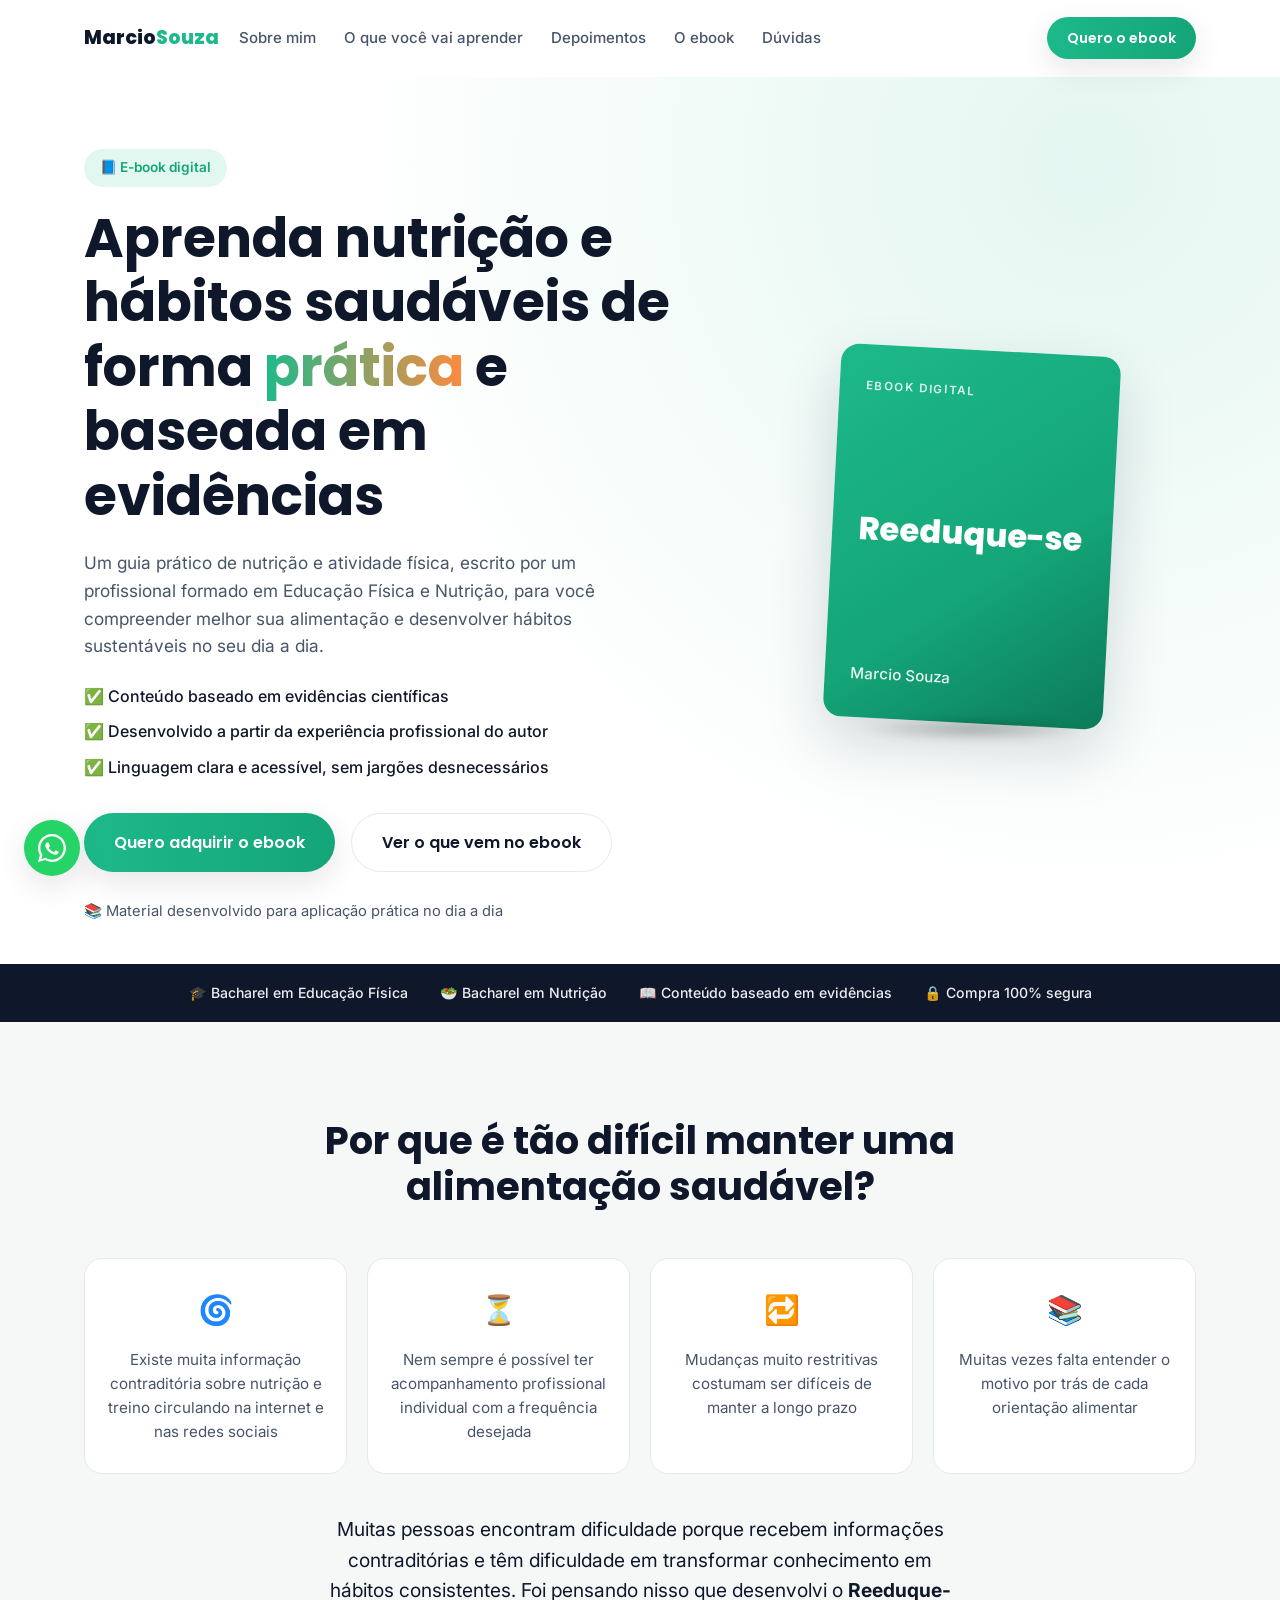
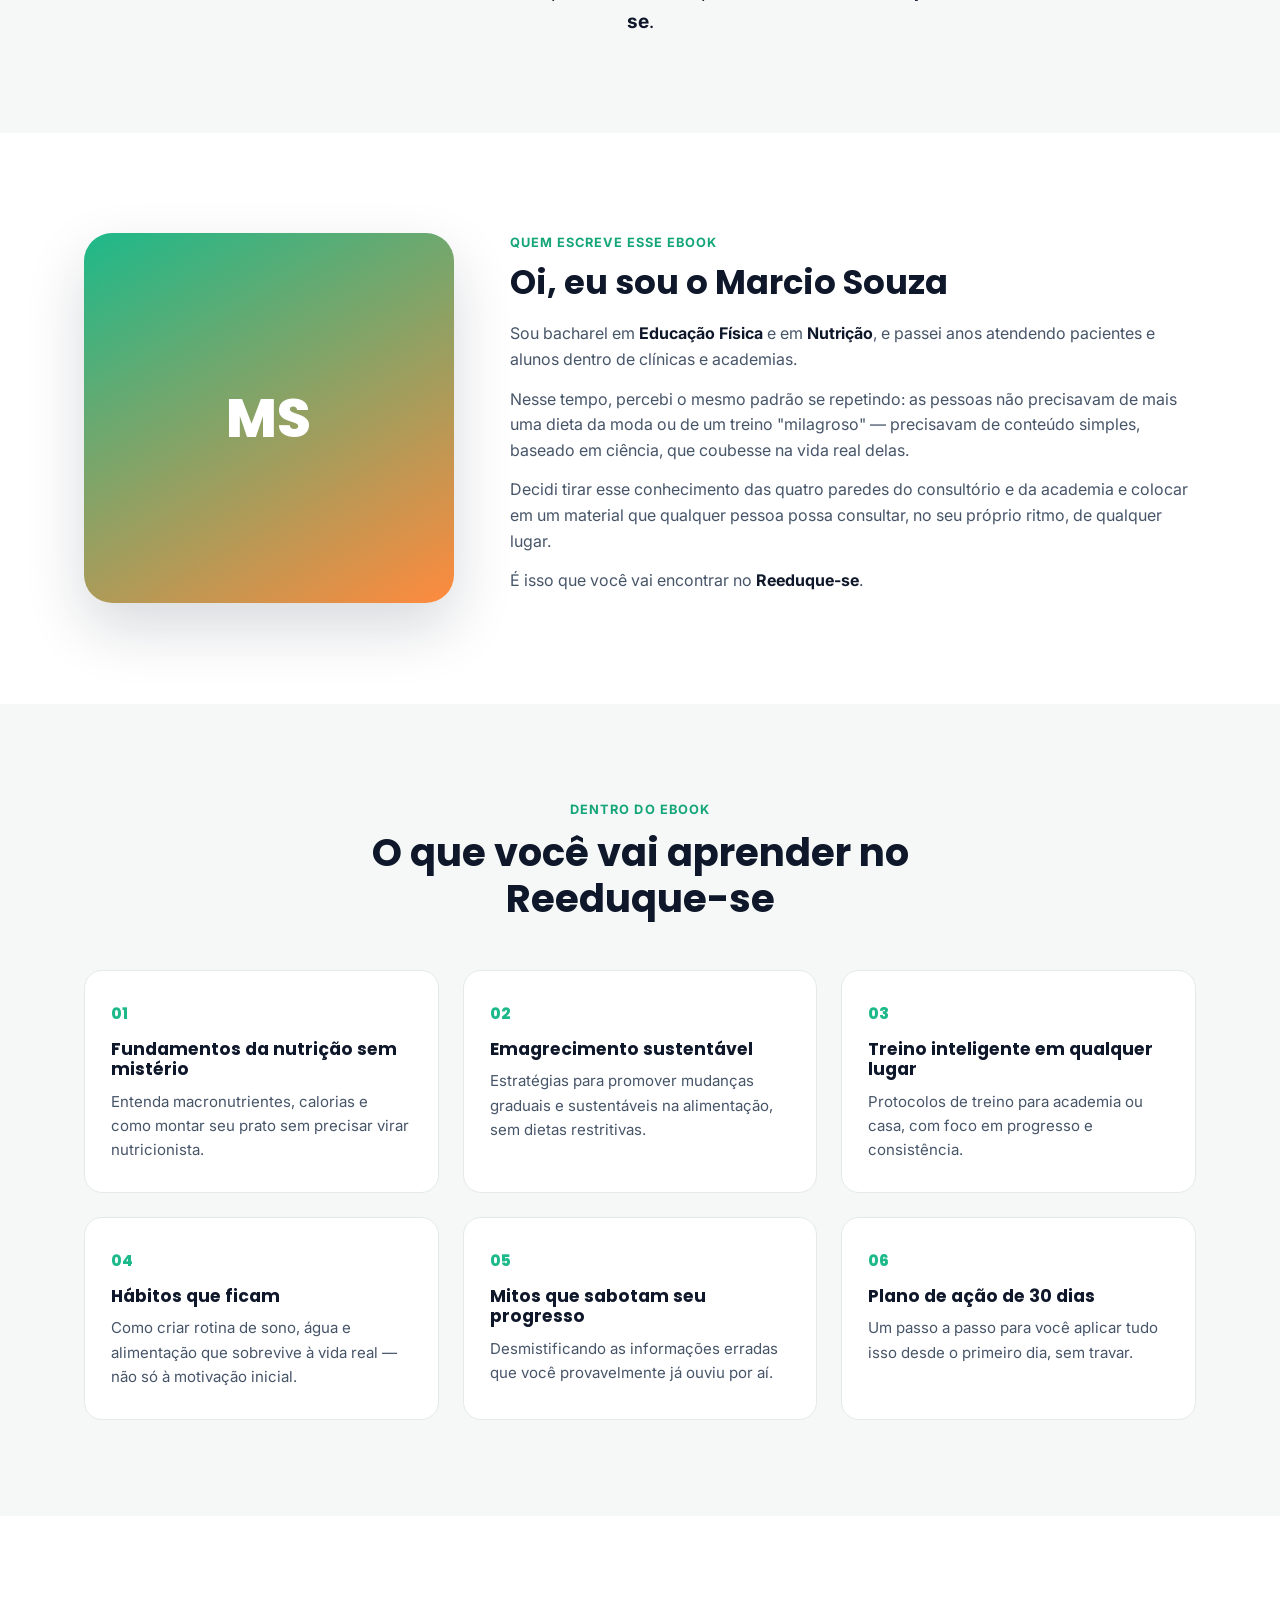
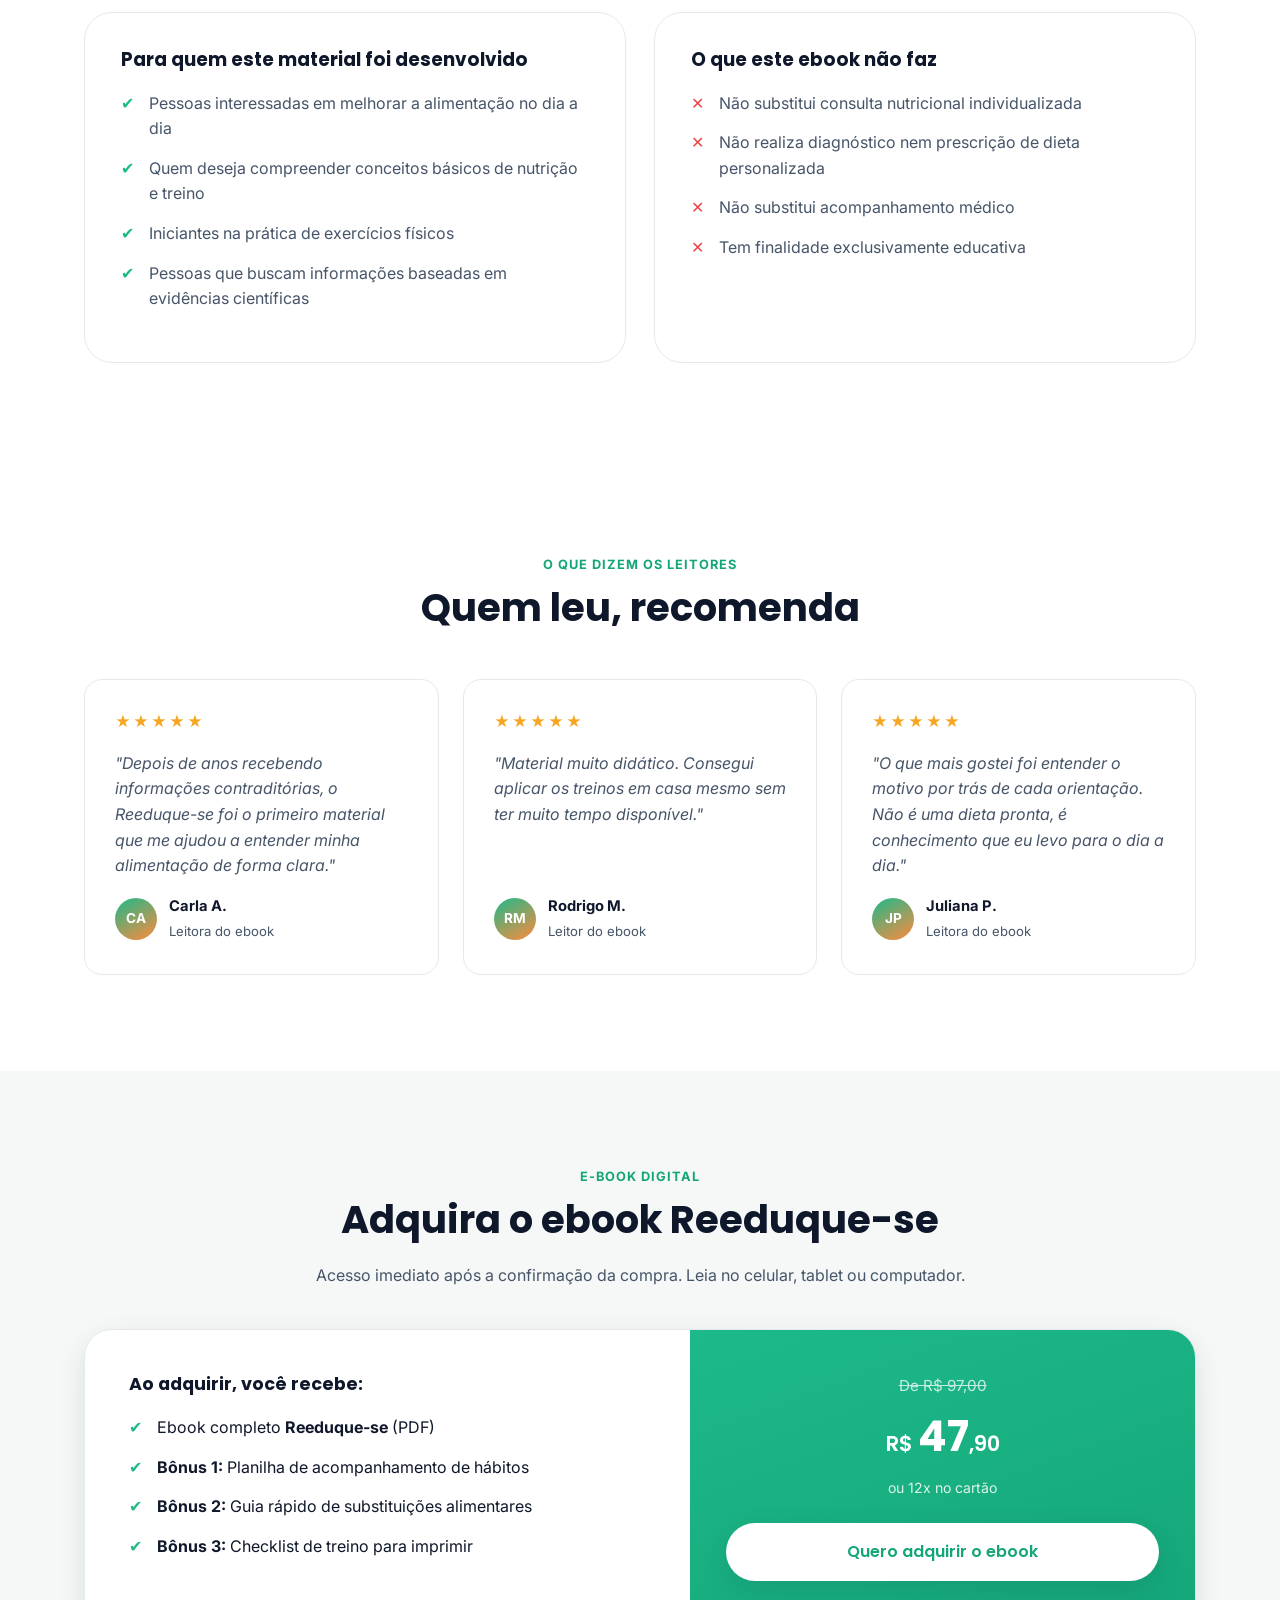
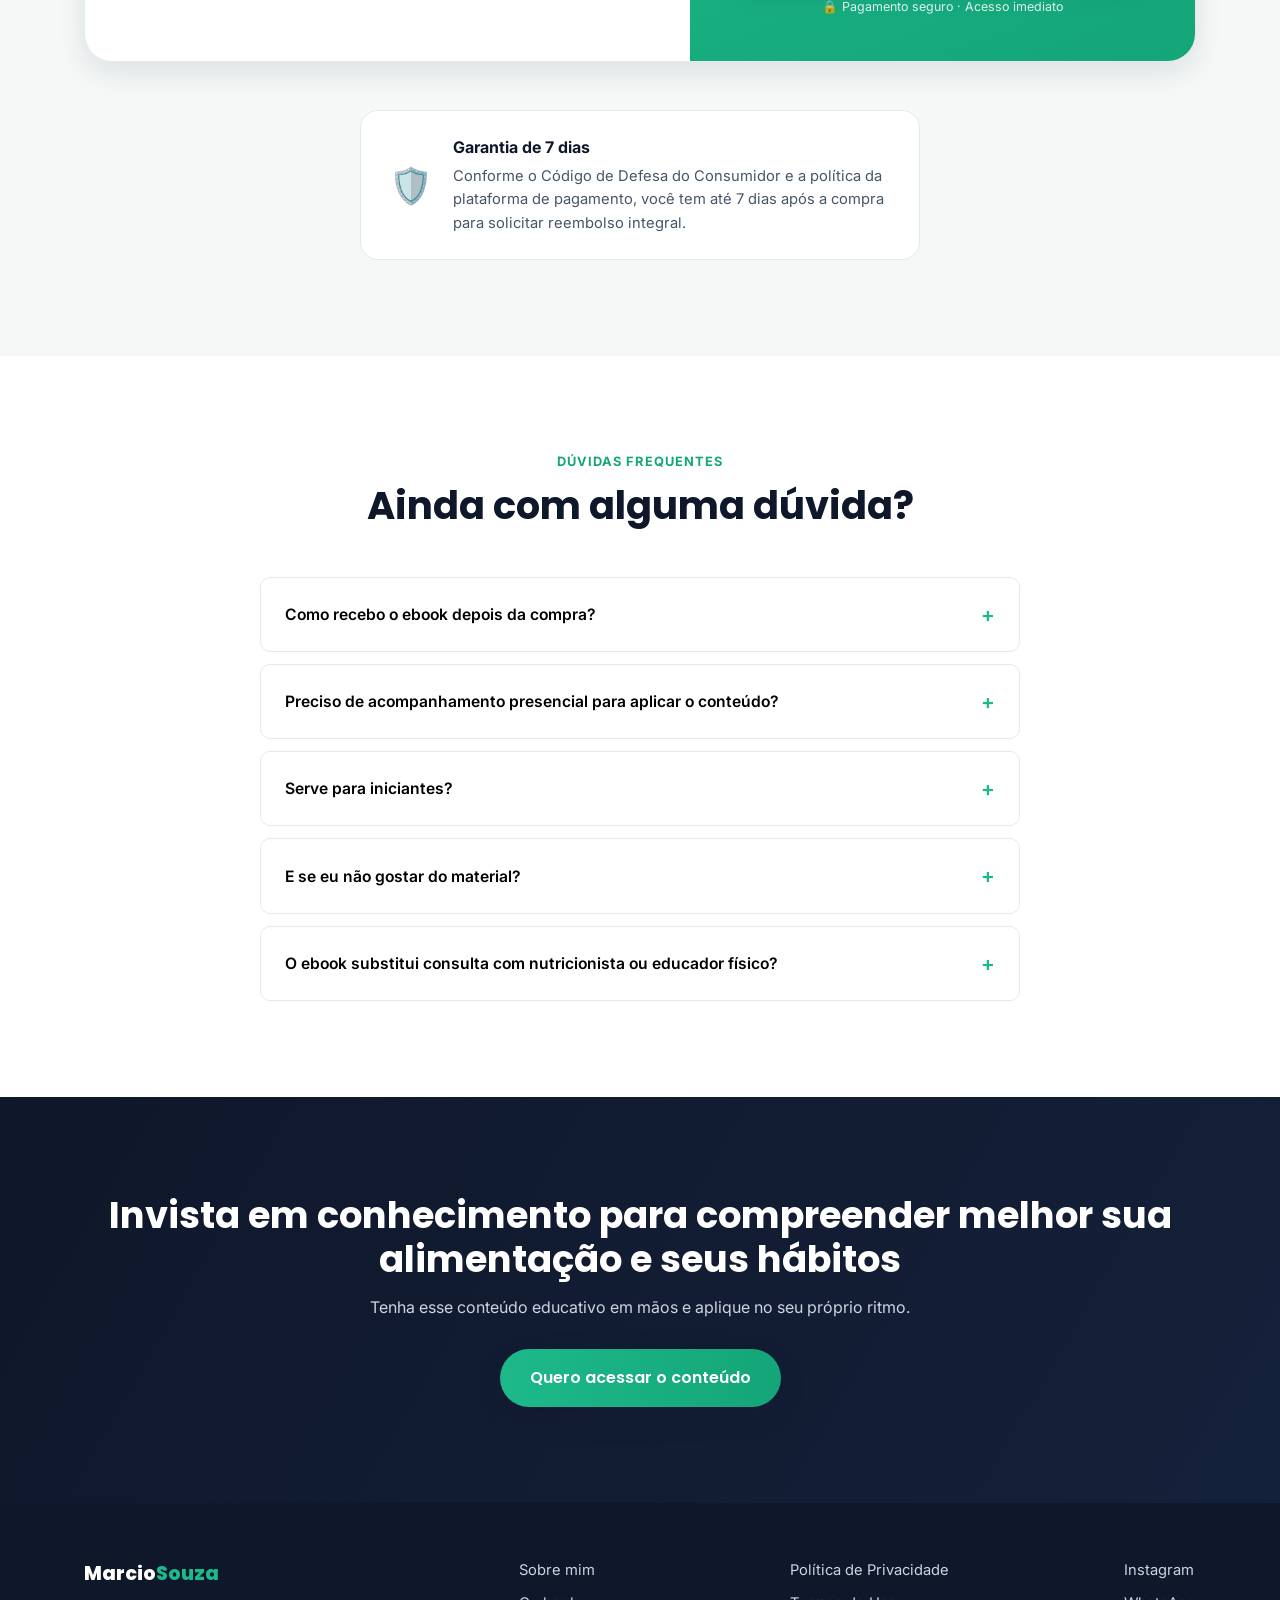
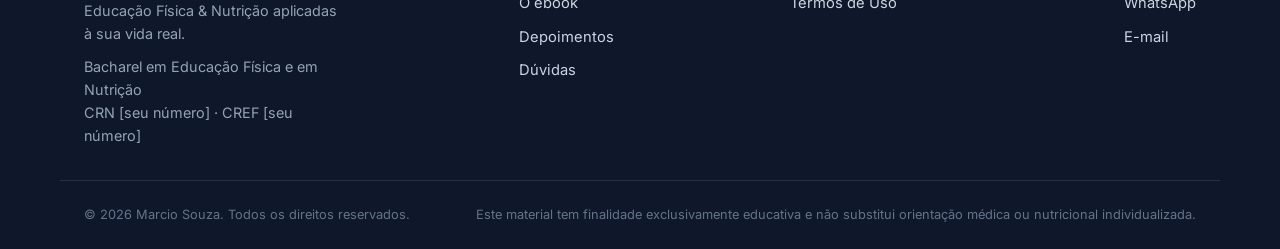
==== index.html @ e2990e23 "Cria landing page de venda do ebook Reeduque-se Landing page completa em HTML/CSS/JS para venda do e" ====
<!DOCTYPE html>
<html lang="pt-BR">
<head>
<meta charset="UTF-8">
<meta name="viewport" content="width=device-width, initial-scale=1.0">
<title>Reeduque-se | Ebook de Nutrição e Educação Física por Marcio Souza</title>
<meta name="description" content="Ebook educativo sobre nutrição, hábitos saudáveis e atividade física, escrito por Marcio Souza — Bacharel em Educação Física e Nutrição. Conteúdo baseado em evidências científicas.">
<link rel="preconnect" href="https://fonts.googleapis.com">
<link rel="preconnect" href="https://fonts.gstatic.com" crossorigin>
<link href="https://fonts.googleapis.com/css2?family=Poppins:wght@500;600;700;800&family=Inter:wght@400;500;600;700&display=swap" rel="stylesheet">
<link rel="stylesheet" href="style.css">
</head>
<body>

<!-- HEADER -->
<header class="header" id="header">
  <div class="container header__inner">
    <a href="#topo" class="logo">Marcio<span>Souza</span></a>

    <nav class="nav" id="nav">
      <a href="#sobre" class="nav__link">Sobre mim</a>
      <a href="#conteudo" class="nav__link">O que você vai aprender</a>
      <a href="#depoimentos" class="nav__link">Depoimentos</a>
      <a href="#oferta" class="nav__link">O ebook</a>
      <a href="#faq" class="nav__link">Dúvidas</a>
    </nav>

    <a href="#oferta" class="btn btn--primary btn--small header__cta">Quero o ebook</a>

    <button class="hamburger" id="hamburger" aria-label="Abrir menu" aria-expanded="false">
      <span></span><span></span><span></span>
    </button>
  </div>
</header>

<main id="topo">

  <!-- HERO -->
  <section class="hero">
    <div class="container hero__inner">
      <div class="hero__content reveal">
        <span class="badge">📘 E-book digital</span>
        <h1>Aprenda nutrição e hábitos saudáveis de forma <span class="text-gradient">prática</span> e baseada em evidências</h1>
        <p class="hero__subtitle">
          Um guia prático de nutrição e atividade física, escrito por um profissional formado em
          Educação Física e Nutrição, para você compreender melhor sua alimentação e desenvolver
          hábitos sustentáveis no seu dia a dia.
        </p>

        <ul class="hero__points">
          <li>✅ Conteúdo baseado em evidências científicas</li>
          <li>✅ Desenvolvido a partir da experiência profissional do autor</li>
          <li>✅ Linguagem clara e acessível, sem jargões desnecessários</li>
        </ul>

        <div class="hero__actions">
          <a href="#oferta" class="btn btn--primary btn--large">Quero adquirir o ebook</a>
          <a href="#conteudo" class="btn btn--ghost btn--large">Ver o que vem no ebook</a>
        </div>

        <div class="hero__trust">
          <span>📚 Material desenvolvido para aplicação prática no dia a dia</span>
        </div>
      </div>

      <div class="hero__media reveal">
        <div class="ebook-mock">
          <div class="ebook-mock__cover">
            <span class="ebook-mock__kicker">EBOOK DIGITAL</span>
            <span class="ebook-mock__title">Reeduque-se</span>
            <span class="ebook-mock__author">Marcio Souza</span>
          </div>
          <div class="ebook-mock__shadow"></div>
        </div>
      </div>
    </div>
  </section>

  <!-- FAIXA DE AUTORIDADE -->
  <section class="strip">
    <div class="container strip__inner">
      <span>🎓 Bacharel em Educação Física</span>
      <span>🥗 Bacharel em Nutrição</span>
      <span>📖 Conteúdo baseado em evidências</span>
      <span>🔒 Compra 100% segura</span>
    </div>
  </section>

  <!-- CONTEXTO / DIFICULDADES COMUNS -->
  <section class="section problem">
    <div class="container">
      <h2 class="section__title reveal">Por que é tão difícil manter uma alimentação saudável?</h2>
      <div class="problem__grid">
        <div class="problem__card reveal">
          <span class="problem__icon">🌀</span>
          <p>Existe muita informação contraditória sobre nutrição e treino circulando na internet e nas redes sociais</p>
        </div>
        <div class="problem__card reveal">
          <span class="problem__icon">⏳</span>
          <p>Nem sempre é possível ter acompanhamento profissional individual com a frequência desejada</p>
        </div>
        <div class="problem__card reveal">
          <span class="problem__icon">🔁</span>
          <p>Mudanças muito restritivas costumam ser difíceis de manter a longo prazo</p>
        </div>
        <div class="problem__card reveal">
          <span class="problem__icon">📚</span>
          <p>Muitas vezes falta entender o motivo por trás de cada orientação alimentar</p>
        </div>
      </div>
      <p class="problem__bridge reveal">
        Muitas pessoas encontram dificuldade porque recebem informações contraditórias e têm
        dificuldade em transformar conhecimento em hábitos consistentes. Foi pensando nisso que
        desenvolvi o <strong>Reeduque-se</strong>.
      </p>
    </div>
  </section>

  <!-- SOBRE O AUTOR -->
  <section class="section about" id="sobre">
    <div class="container about__inner">
      <div class="about__media reveal">
        <div class="about__photo" aria-hidden="true">MS</div>
      </div>
      <div class="about__content reveal">
        <span class="eyebrow">Quem escreve esse ebook</span>
        <h2>Oi, eu sou o Marcio Souza</h2>
        <p>
          Sou bacharel em <strong>Educação Física</strong> e em <strong>Nutrição</strong>,
          e passei anos atendendo pacientes e alunos dentro de clínicas e academias.
        </p>
        <p>
          Nesse tempo, percebi o mesmo padrão se repetindo: as pessoas não precisavam de
          mais uma dieta da moda ou de um treino "milagroso" — precisavam de conteúdo
          simples, baseado em ciência, que coubesse na vida real delas.
        </p>
        <p>
          Decidi tirar esse conhecimento das quatro paredes do consultório e da academia
          e colocar em um material que qualquer pessoa possa consultar, no seu próprio
          ritmo, de qualquer lugar.
        </p>
        <p>É isso que você vai encontrar no <strong>Reeduque-se</strong>.</p>
      </div>
    </div>
  </section>

  <!-- O QUE TEM NO EBOOK -->
  <section class="section content-list" id="conteudo">
    <div class="container">
      <span class="eyebrow center reveal">Dentro do ebook</span>
      <h2 class="section__title reveal">O que você vai aprender no Reeduque-se</h2>

      <div class="modules">
        <div class="module reveal">
          <span class="module__number">01</span>
          <h3>Fundamentos da nutrição sem mistério</h3>
          <p>Entenda macronutrientes, calorias e como montar seu prato sem precisar virar nutricionista.</p>
        </div>
        <div class="module reveal">
          <span class="module__number">02</span>
          <h3>Emagrecimento sustentável</h3>
          <p>Estratégias para promover mudanças graduais e sustentáveis na alimentação, sem dietas restritivas.</p>
        </div>
        <div class="module reveal">
          <span class="module__number">03</span>
          <h3>Treino inteligente em qualquer lugar</h3>
          <p>Protocolos de treino para academia ou casa, com foco em progresso e consistência.</p>
        </div>
        <div class="module reveal">
          <span class="module__number">04</span>
          <h3>Hábitos que ficam</h3>
          <p>Como criar rotina de sono, água e alimentação que sobrevive à vida real — não só à motivação inicial.</p>
        </div>
        <div class="module reveal">
          <span class="module__number">05</span>
          <h3>Mitos que sabotam seu progresso</h3>
          <p>Desmistificando as informações erradas que você provavelmente já ouviu por aí.</p>
        </div>
        <div class="module reveal">
          <span class="module__number">06</span>
          <h3>Plano de ação de 30 dias</h3>
          <p>Um passo a passo para você aplicar tudo isso desde o primeiro dia, sem travar.</p>
        </div>
      </div>
    </div>
  </section>

  <!-- PARA QUEM É / LIMITAÇÕES DO MATERIAL -->
  <section class="section audience">
    <div class="container audience__inner">
      <div class="audience__col reveal">
        <h3>Para quem este material foi desenvolvido</h3>
        <ul class="check-list">
          <li>Pessoas interessadas em melhorar a alimentação no dia a dia</li>
          <li>Quem deseja compreender conceitos básicos de nutrição e treino</li>
          <li>Iniciantes na prática de exercícios físicos</li>
          <li>Pessoas que buscam informações baseadas em evidências científicas</li>
        </ul>
      </div>
      <div class="audience__col reveal">
        <h3>O que este ebook não faz</h3>
        <ul class="cross-list">
          <li>Não substitui consulta nutricional individualizada</li>
          <li>Não realiza diagnóstico nem prescrição de dieta personalizada</li>
          <li>Não substitui acompanhamento médico</li>
          <li>Tem finalidade exclusivamente educativa</li>
        </ul>
      </div>
    </div>
  </section>

  <!-- DEPOIMENTOS -->
  <!--
    Os depoimentos abaixo são exemplos ilustrativos de layout.
    Antes de publicar, substitua por depoimentos reais, com autorização
    expressa de quem os concedeu, evitando promessas de resultado.
  -->
  <section class="section testimonials" id="depoimentos">
    <div class="container">
      <span class="eyebrow center reveal">O que dizem os leitores</span>
      <h2 class="section__title reveal">Quem leu, recomenda</h2>

      <div class="testimonials__grid">
        <div class="testimonial reveal">
          <div class="stars">★★★★★</div>
          <p>"Depois de anos recebendo informações contraditórias, o Reeduque-se foi o primeiro material que me ajudou a entender minha alimentação de forma clara."</p>
          <div class="testimonial__author">
            <div class="testimonial__avatar">CA</div>
            <div>
              <strong>Carla A.</strong>
              <span>Leitora do ebook</span>
            </div>
          </div>
        </div>
        <div class="testimonial reveal">
          <div class="stars">★★★★★</div>
          <p>"Material muito didático. Consegui aplicar os treinos em casa mesmo sem ter muito tempo disponível."</p>
          <div class="testimonial__author">
            <div class="testimonial__avatar">RM</div>
            <div>
              <strong>Rodrigo M.</strong>
              <span>Leitor do ebook</span>
            </div>
          </div>
        </div>
        <div class="testimonial reveal">
          <div class="stars">★★★★★</div>
          <p>"O que mais gostei foi entender o motivo por trás de cada orientação. Não é uma dieta pronta, é conhecimento que eu levo para o dia a dia."</p>
          <div class="testimonial__author">
            <div class="testimonial__avatar">JP</div>
            <div>
              <strong>Juliana P.</strong>
              <span>Leitora do ebook</span>
            </div>
          </div>
        </div>
      </div>
    </div>
  </section>

  <!-- OFERTA -->
  <section class="section offer" id="oferta">
    <div class="container offer__inner">
      <span class="eyebrow center reveal">E-book digital</span>
      <h2 class="section__title reveal">Adquira o ebook Reeduque-se</h2>
      <p class="offer__subtitle reveal">Acesso imediato após a confirmação da compra. Leia no celular, tablet ou computador.</p>

      <div class="offer__card reveal">
        <div class="offer__bonuses">
          <h3>Ao adquirir, você recebe:</h3>
          <ul class="check-list">
            <li>Ebook completo <strong>Reeduque-se</strong> (PDF)</li>
            <li><strong>Bônus 1:</strong> Planilha de acompanhamento de hábitos</li>
            <li><strong>Bônus 2:</strong> Guia rápido de substituições alimentares</li>
            <li><strong>Bônus 3:</strong> Checklist de treino para imprimir</li>
          </ul>
        </div>

        <div class="offer__price-box">
          <span class="offer__old-price">De R$ 97,00</span>
          <span class="offer__price">R$ <strong>47</strong>,90</span>
          <span class="offer__installments">ou 12x no cartão</span>

          <a href="#" class="btn btn--primary btn--large offer__cta">Quero adquirir o ebook</a>
          <span class="offer__secure">🔒 Pagamento seguro · Acesso imediato</span>
        </div>
      </div>

      <div class="guarantee reveal">
        <span class="guarantee__seal">🛡️</span>
        <div>
          <strong>Garantia de 7 dias</strong>
          <p>Conforme o Código de Defesa do Consumidor e a política da plataforma de pagamento, você tem até 7 dias após a compra para solicitar reembolso integral.</p>
        </div>
      </div>
    </div>
  </section>

  <!-- FAQ -->
  <section class="section faq" id="faq">
    <div class="container">
      <span class="eyebrow center reveal">Dúvidas frequentes</span>
      <h2 class="section__title reveal">Ainda com alguma dúvida?</h2>

      <div class="accordion" id="accordion">
        <div class="accordion__item reveal">
          <button class="accordion__trigger">
            Como recebo o ebook depois da compra?
            <span class="accordion__icon">+</span>
          </button>
          <div class="accordion__panel">
            <p>Logo após a confirmação do pagamento, você recebe o link de acesso por e-mail para baixar o material em PDF. É só abrir no celular, tablet ou computador.</p>
          </div>
        </div>
        <div class="accordion__item reveal">
          <button class="accordion__trigger">
            Preciso de acompanhamento presencial para aplicar o conteúdo?
            <span class="accordion__icon">+</span>
          </button>
          <div class="accordion__panel">
            <p>Não. O ebook foi escrito para ser consultado de forma independente, com linguagem simples e passo a passo prático.</p>
          </div>
        </div>
        <div class="accordion__item reveal">
          <button class="accordion__trigger">
            Serve para iniciantes?
            <span class="accordion__icon">+</span>
          </button>
          <div class="accordion__panel">
            <p>Sim! O conteúdo foi pensado justamente para quem está começando agora e se sente perdido com tanta informação contraditória.</p>
          </div>
        </div>
        <div class="accordion__item reveal">
          <button class="accordion__trigger">
            E se eu não gostar do material?
            <span class="accordion__icon">+</span>
          </button>
          <div class="accordion__panel">
            <p>Você tem 7 dias de garantia, conforme o Código de Defesa do Consumidor. Se não fizer sentido pra você, devolvemos 100% do valor pago.</p>
          </div>
        </div>
        <div class="accordion__item reveal">
          <button class="accordion__trigger">
            O ebook substitui consulta com nutricionista ou educador físico?
            <span class="accordion__icon">+</span>
          </button>
          <div class="accordion__panel">
            <p>Não. O material tem finalidade exclusivamente educativa e não substitui diagnóstico, prescrição individualizada ou acompanhamento profissional. Consulte um nutricionista ou educador físico sempre que necessário.</p>
          </div>
        </div>
      </div>
    </div>
  </section>

  <!-- CTA FINAL -->
  <section class="section final-cta">
    <div class="container final-cta__inner reveal">
      <h2>Invista em conhecimento para compreender melhor sua alimentação e seus hábitos</h2>
      <p>Tenha esse conteúdo educativo em mãos e aplique no seu próprio ritmo.</p>
      <a href="#oferta" class="btn btn--primary btn--large">Quero acessar o conteúdo</a>
    </div>
  </section>

</main>

<!-- FOOTER -->
<footer class="footer">
  <div class="container footer__inner">
    <div class="footer__brand">
      <a href="#topo" class="logo">Marcio<span>Souza</span></a>
      <p>Educação Física &amp; Nutrição aplicadas à sua vida real.</p>
      <!-- Substitua pelos seus números reais de registro profissional -->
      <p class="footer__credentials">Bacharel em Educação Física e em Nutrição<br>CRN [seu número] · CREF [seu número]</p>
    </div>

    <div class="footer__links">
      <a href="#sobre">Sobre mim</a>
      <a href="#conteudo">O ebook</a>
      <a href="#depoimentos">Depoimentos</a>
      <a href="#faq">Dúvidas</a>
    </div>

    <div class="footer__links">
      <a href="privacidade.html">Política de Privacidade</a>
      <a href="termos.html">Termos de Uso</a>
    </div>

    <div class="footer__social">
      <a href="#" aria-label="Instagram">Instagram</a>
      <a href="#" aria-label="WhatsApp">WhatsApp</a>
      <a href="#" aria-label="E-mail">E-mail</a>
    </div>
  </div>
  <div class="container footer__bottom">
    <p>© <span id="year"></span> Marcio Souza. Todos os direitos reservados.</p>
    <p class="footer__disclaimer">Este material tem finalidade exclusivamente educativa e não substitui orientação médica ou nutricional individualizada.</p>
  </div>
</footer>

<a href="#" class="whatsapp-float" aria-label="Falar no WhatsApp" target="_blank" rel="noopener">
  <svg viewBox="0 0 32 32" width="28" height="28" fill="currentColor" aria-hidden="true">
    <path d="M16 0C7.2 0 0 7.2 0 16c0 2.8.7 5.5 2.1 7.9L0 32l8.3-2.2C10.6 31 13.3 32 16 32c8.8 0 16-7.2 16-16S24.8 0 16 0zm0 29.3c-2.4 0-4.7-.6-6.7-1.8l-.5-.3-5 1.3 1.3-4.9-.3-.5C3.4 21 2.7 18.6 2.7 16 2.7 8.7 8.7 2.7 16 2.7S29.3 8.7 29.3 16 23.3 29.3 16 29.3zm7.3-9.2c-.4-.2-2.4-1.2-2.7-1.3-.4-.1-.6-.2-.9.2-.3.4-1 1.3-1.2 1.5-.2.2-.4.3-.8.1-.4-.2-1.6-.6-3.1-1.9-1.1-1-1.9-2.2-2.2-2.6-.2-.4 0-.6.2-.8.2-.2.4-.4.6-.7.2-.2.3-.4.4-.6.1-.3 0-.5 0-.7-.1-.2-.9-2.2-1.2-3-.3-.8-.7-.7-.9-.7h-.8c-.3 0-.7.1-1 .5-.3.4-1.3 1.3-1.3 3.1 0 1.8 1.3 3.6 1.5 3.9.2.3 2.6 4 6.3 5.6.9.4 1.6.6 2.1.8.9.3 1.7.2 2.3.1.7-.1 2.4-1 2.7-1.9.3-.9.3-1.7.2-1.9-.1-.2-.3-.3-.7-.5z"/>
  </svg>
</a>

<button class="back-to-top" id="backToTop" aria-label="Voltar ao topo">↑</button>

<script src="script.js"></script>
</body>
</html>
---- style.css ----
/* ==========================================================================
   RESET
   ========================================================================== */
*, *::before, *::after { box-sizing: border-box; margin: 0; padding: 0; }
html { scroll-behavior: smooth; }
img { max-width: 100%; display: block; }
a { text-decoration: none; color: inherit; }
ul { list-style: none; }
button { font: inherit; cursor: pointer; border: none; background: none; }

/* ==========================================================================
   DESIGN TOKENS
   ========================================================================== */
:root {
  --color-primary: #1db98a;
  --color-primary-dark: #14a578;
  --color-accent: #ff8a3d;
  --color-ink: #0f172a;
  --color-ink-soft: #475569;
  --color-bg: #ffffff;
  --color-bg-alt: #f5f8f7;
  --color-card: #ffffff;
  --color-border: #e5e9ec;

  --font-display: 'Poppins', system-ui, sans-serif;
  --font-body: 'Inter', system-ui, sans-serif;

  --radius-sm: 10px;
  --radius-md: 18px;
  --radius-lg: 28px;

  --shadow-sm: 0 2px 10px rgba(15, 23, 42, 0.06);
  --shadow-md: 0 10px 30px rgba(15, 23, 42, 0.10);
  --shadow-lg: 0 25px 60px rgba(15, 23, 42, 0.16);

  --container-w: 1160px;
}

@media (prefers-color-scheme: dark) {
  :root {
    --color-ink: #f1f5f9;
    --color-ink-soft: #b7c2cf;
    --color-bg: #0b1220;
    --color-bg-alt: #0f1a2b;
    --color-card: #121d30;
    --color-border: #1e2c42;
    --shadow-sm: 0 2px 10px rgba(0, 0, 0, 0.3);
    --shadow-md: 0 10px 30px rgba(0, 0, 0, 0.4);
    --shadow-lg: 0 25px 60px rgba(0, 0, 0, 0.5);
  }
}

body {
  font-family: var(--font-body);
  color: var(--color-ink);
  background: var(--color-bg);
  line-height: 1.6;
  -webkit-font-smoothing: antialiased;
}

h1, h2, h3 { font-family: var(--font-display); line-height: 1.2; font-weight: 700; }

.container {
  width: 100%;
  max-width: var(--container-w);
  margin-inline: auto;
  padding-inline: 24px;
}

.text-gradient {
  background: linear-gradient(90deg, var(--color-primary), var(--color-accent));
  -webkit-background-clip: text;
  background-clip: text;
  color: transparent;
}

.eyebrow {
  display: inline-block;
  font-weight: 700;
  font-size: 0.8rem;
  letter-spacing: 0.08em;
  text-transform: uppercase;
  color: var(--color-primary-dark);
  margin-bottom: 10px;
}
.eyebrow.center { display: block; text-align: center; }

.section { padding: 96px 0; }
.section__title {
  font-size: clamp(1.7rem, 3vw, 2.4rem);
  max-width: 700px;
  margin-bottom: 48px;
}
.section > .container > .section__title { text-align: center; margin-inline: auto; }

/* ==========================================================================
   BUTTONS
   ========================================================================== */
.btn {
  display: inline-flex;
  align-items: center;
  justify-content: center;
  gap: 8px;
  border-radius: 999px;
  font-weight: 600;
  font-family: var(--font-display);
  transition: transform 0.2s ease, box-shadow 0.2s ease, background 0.2s ease;
  white-space: nowrap;
}
.btn--primary {
  background: linear-gradient(90deg, var(--color-primary), var(--color-primary-dark));
  color: #fff;
  box-shadow: var(--shadow-md);
}
.btn--primary:hover { transform: translateY(-2px); box-shadow: var(--shadow-lg); }
.btn--ghost {
  background: transparent;
  color: var(--color-ink);
  border: 1.5px solid var(--color-border);
}
.btn--ghost:hover { border-color: var(--color-primary); color: var(--color-primary-dark); }
.btn--large { padding: 16px 30px; font-size: 1rem; }
.btn--small { padding: 10px 20px; font-size: 0.88rem; }

/* ==========================================================================
   HEADER
   ========================================================================== */
.header {
  position: sticky;
  top: 0;
  z-index: 100;
  background: color-mix(in srgb, var(--color-bg) 85%, transparent);
  backdrop-filter: blur(10px);
  border-bottom: 1px solid transparent;
  transition: border-color 0.3s ease, box-shadow 0.3s ease;
}
.header.is-scrolled { border-color: var(--color-border); box-shadow: var(--shadow-sm); }

.header__inner {
  display: flex;
  align-items: center;
  justify-content: space-between;
  height: 76px;
  gap: 20px;
}

.logo {
  font-family: var(--font-display);
  font-weight: 800;
  font-size: 1.2rem;
}
.logo span { color: var(--color-primary); }

.nav { display: flex; gap: 28px; }
.nav__link {
  font-weight: 500;
  font-size: 0.94rem;
  color: var(--color-ink-soft);
  position: relative;
  padding-block: 4px;
}
.nav__link::after {
  content: '';
  position: absolute;
  left: 0; bottom: 0;
  width: 0; height: 2px;
  background: var(--color-primary);
  transition: width 0.25s ease;
}
.nav__link:hover { color: var(--color-ink); }
.nav__link:hover::after { width: 100%; }

.header__cta { margin-left: auto; }

.hamburger {
  display: none;
  flex-direction: column;
  gap: 5px;
  padding: 8px;
}
.hamburger span {
  width: 22px; height: 2px;
  background: var(--color-ink);
  border-radius: 2px;
  transition: transform 0.25s ease, opacity 0.25s ease;
}
.hamburger[aria-expanded="true"] span:nth-child(1) { transform: translateY(7px) rotate(45deg); }
.hamburger[aria-expanded="true"] span:nth-child(2) { opacity: 0; }
.hamburger[aria-expanded="true"] span:nth-child(3) { transform: translateY(-7px) rotate(-45deg); }

/* ==========================================================================
   HERO
   ========================================================================== */
.hero {
  padding: 72px 0 40px;
  background:
    radial-gradient(circle at 85% 10%, color-mix(in srgb, var(--color-primary) 12%, transparent), transparent 55%),
    var(--color-bg);
}
.hero__inner {
  display: grid;
  grid-template-columns: 1.15fr 0.85fr;
  gap: 56px;
  align-items: center;
}

.badge {
  display: inline-flex;
  padding: 8px 16px;
  border-radius: 999px;
  background: color-mix(in srgb, var(--color-primary) 12%, transparent);
  color: var(--color-primary-dark);
  font-weight: 600;
  font-size: 0.85rem;
  margin-bottom: 20px;
}

.hero h1 {
  font-size: clamp(2.1rem, 4.2vw, 3.4rem);
  margin-bottom: 20px;
}

.hero__subtitle {
  font-size: 1.08rem;
  color: var(--color-ink-soft);
  max-width: 540px;
  margin-bottom: 24px;
}

.hero__points { display: flex; flex-direction: column; gap: 10px; margin-bottom: 32px; }
.hero__points li { font-weight: 500; }

.hero__actions { display: flex; gap: 16px; flex-wrap: wrap; margin-bottom: 28px; }

.hero__trust { display: flex; align-items: center; gap: 12px; font-size: 0.92rem; color: var(--color-ink-soft); }
.stars { color: #f5a623; letter-spacing: 2px; font-size: 0.95rem; }

.hero__media { display: flex; justify-content: center; }
.ebook-mock { position: relative; width: 280px; }
.ebook-mock__cover {
  aspect-ratio: 3/4;
  border-radius: var(--radius-md);
  background: linear-gradient(145deg, var(--color-primary), var(--color-primary-dark) 60%, #0c7a58);
  box-shadow: var(--shadow-lg);
  color: #fff;
  display: flex;
  flex-direction: column;
  justify-content: space-between;
  padding: 32px 26px;
  transform: rotate(3deg);
  transition: transform 0.4s ease;
}
.ebook-mock:hover .ebook-mock__cover { transform: rotate(0deg) scale(1.02); }
.ebook-mock__kicker { font-size: 0.72rem; letter-spacing: 0.14em; opacity: 0.85; font-weight: 600; }
.ebook-mock__title { font-family: var(--font-display); font-size: 2rem; font-weight: 800; line-height: 1.1; }
.ebook-mock__author { font-size: 0.95rem; font-weight: 500; opacity: 0.9; }
.ebook-mock__shadow {
  position: absolute;
  bottom: -18px; left: 10%;
  width: 80%; height: 24px;
  background: radial-gradient(ellipse, rgba(0,0,0,0.25), transparent 70%);
  filter: blur(4px);
}

/* ==========================================================================
   AUTHORITY STRIP
   ========================================================================== */
.strip { background: var(--color-ink); padding: 18px 0; }
.strip__inner {
  display: flex;
  flex-wrap: wrap;
  gap: 12px 32px;
  justify-content: center;
  color: #fff;
  font-size: 0.88rem;
  font-weight: 500;
  opacity: 0.92;
}

/* ==========================================================================
   PROBLEM
   ========================================================================== */
.problem { background: var(--color-bg-alt); }
.problem__grid {
  display: grid;
  grid-template-columns: repeat(4, 1fr);
  gap: 20px;
  margin-bottom: 40px;
}
.problem__card {
  background: var(--color-card);
  border: 1px solid var(--color-border);
  border-radius: var(--radius-md);
  padding: 28px 22px;
  text-align: center;
}
.problem__icon { font-size: 1.8rem; display: block; margin-bottom: 14px; }
.problem__card p { color: var(--color-ink-soft); font-size: 0.95rem; }
.problem__bridge {
  text-align: center;
  font-size: 1.2rem;
  max-width: 640px;
  margin-inline: auto;
}

/* ==========================================================================
   ABOUT
   ========================================================================== */
.about__inner {
  display: grid;
  grid-template-columns: 0.7fr 1.3fr;
  gap: 56px;
  align-items: center;
}
.about__photo {
  aspect-ratio: 1;
  border-radius: var(--radius-lg);
  background: linear-gradient(150deg, var(--color-primary), var(--color-accent));
  display: flex;
  align-items: center;
  justify-content: center;
  font-family: var(--font-display);
  font-size: 3.4rem;
  font-weight: 800;
  color: #fff;
  box-shadow: var(--shadow-lg);
}
.about__content h2 { font-size: clamp(1.6rem, 3vw, 2.1rem); margin-bottom: 18px; }
.about__content p { color: var(--color-ink-soft); margin-bottom: 14px; }
.about__content strong { color: var(--color-ink); }

/* ==========================================================================
   MODULES / CONTENT LIST
   ========================================================================== */
.content-list { background: var(--color-bg-alt); }
.modules {
  display: grid;
  grid-template-columns: repeat(3, 1fr);
  gap: 24px;
}
.module {
  background: var(--color-card);
  border: 1px solid var(--color-border);
  border-radius: var(--radius-md);
  padding: 30px 26px;
  transition: transform 0.25s ease, box-shadow 0.25s ease;
}
.module:hover { transform: translateY(-4px); box-shadow: var(--shadow-md); }
.module__number {
  display: inline-block;
  font-family: var(--font-display);
  font-weight: 800;
  font-size: 0.95rem;
  color: var(--color-primary);
  margin-bottom: 12px;
}
.module h3 { font-size: 1.08rem; margin-bottom: 10px; }
.module p { color: var(--color-ink-soft); font-size: 0.94rem; }

/* ==========================================================================
   AUDIENCE
   ========================================================================== */
.audience__inner {
  display: grid;
  grid-template-columns: 1fr 1fr;
  gap: 28px;
}
.audience__col {
  background: var(--color-card);
  border: 1px solid var(--color-border);
  border-radius: var(--radius-lg);
  padding: 36px;
}
.audience__col h3 { margin-bottom: 20px; font-size: 1.15rem; }
.check-list li, .cross-list li {
  padding-left: 28px;
  position: relative;
  margin-bottom: 14px;
  color: var(--color-ink-soft);
}
.check-list li::before {
  content: '✔';
  position: absolute; left: 0;
  color: var(--color-primary);
  font-weight: 700;
}
.cross-list li::before {
  content: '✕';
  position: absolute; left: 0;
  color: #e5484d;
  font-weight: 700;
}

/* ==========================================================================
   TESTIMONIALS
   ========================================================================== */
.testimonials__grid {
  display: grid;
  grid-template-columns: repeat(3, 1fr);
  gap: 24px;
}
.testimonial {
  background: var(--color-card);
  border: 1px solid var(--color-border);
  border-radius: var(--radius-md);
  padding: 30px;
  display: flex;
  flex-direction: column;
  gap: 16px;
}
.testimonial p { color: var(--color-ink-soft); font-style: italic; }
.testimonial__author { display: flex; align-items: center; gap: 12px; margin-top: auto; }
.testimonial__avatar {
  width: 42px; height: 42px;
  border-radius: 50%;
  background: linear-gradient(150deg, var(--color-primary), var(--color-accent));
  color: #fff;
  display: flex; align-items: center; justify-content: center;
  font-weight: 700; font-size: 0.85rem;
  flex-shrink: 0;
}
.testimonial__author strong { display: block; font-size: 0.92rem; }
.testimonial__author span { font-size: 0.82rem; color: var(--color-ink-soft); }

/* ==========================================================================
   OFFER
   ========================================================================== */
.offer { background: var(--color-bg-alt); }
.offer__subtitle { text-align: center; color: var(--color-ink-soft); margin-top: -28px; margin-bottom: 40px; }
.offer__card {
  background: var(--color-card);
  border: 1px solid var(--color-border);
  border-radius: var(--radius-lg);
  box-shadow: var(--shadow-md);
  display: grid;
  grid-template-columns: 1.2fr 1fr;
  overflow: hidden;
  margin-bottom: 48px;
}
.offer__bonuses { padding: 44px; }
.offer__bonuses h3 { margin-bottom: 20px; font-size: 1.1rem; }
.offer__bonuses .check-list li { color: var(--color-ink); }

.offer__price-box {
  background: linear-gradient(160deg, var(--color-primary), var(--color-primary-dark));
  color: #fff;
  padding: 44px 36px;
  display: flex;
  flex-direction: column;
  align-items: center;
  text-align: center;
  gap: 6px;
}
.offer__old-price { text-decoration: line-through; opacity: 0.75; font-size: 0.95rem; }
.offer__price { font-family: var(--font-display); font-size: 1.3rem; font-weight: 600; }
.offer__price strong { font-size: 2.6rem; }
.offer__installments { opacity: 0.85; font-size: 0.88rem; margin-bottom: 18px; }
.offer__cta { background: #fff; color: var(--color-primary-dark); width: 100%; }
.offer__cta:hover { background: #f3f3f3; box-shadow: none; }
.offer__secure { font-size: 0.78rem; opacity: 0.85; margin-top: 10px; }

.guarantee {
  display: flex;
  align-items: center;
  gap: 20px;
  max-width: 560px;
  margin-inline: auto;
  text-align: left;
  background: var(--color-card);
  border: 1px solid var(--color-border);
  border-radius: var(--radius-md);
  padding: 24px 28px;
}
.guarantee__seal { font-size: 2.2rem; }
.guarantee p { color: var(--color-ink-soft); font-size: 0.92rem; margin-top: 4px; }

/* ==========================================================================
   FAQ / ACCORDION
   ========================================================================== */
.accordion { max-width: 760px; margin-inline: auto; display: flex; flex-direction: column; gap: 12px; }
.accordion__item {
  background: var(--color-card);
  border: 1px solid var(--color-border);
  border-radius: var(--radius-sm);
  overflow: hidden;
}
.accordion__trigger {
  width: 100%;
  display: flex;
  justify-content: space-between;
  align-items: center;
  padding: 20px 24px;
  text-align: left;
  font-weight: 600;
  font-size: 0.98rem;
}
.accordion__icon { font-size: 1.3rem; color: var(--color-primary); transition: transform 0.25s ease; flex-shrink: 0; margin-left: 16px; }
.accordion__item.is-open .accordion__icon { transform: rotate(45deg); }
.accordion__panel {
  max-height: 0;
  overflow: hidden;
  transition: max-height 0.3s ease, padding 0.3s ease;
  padding: 0 24px;
}
.accordion__panel p { color: var(--color-ink-soft); font-size: 0.94rem; }
.accordion__item.is-open .accordion__panel { padding: 0 24px 22px; }

/* ==========================================================================
   FINAL CTA
   ========================================================================== */
.final-cta {
  background: linear-gradient(120deg, var(--color-ink), #14213a);
  color: #fff;
  text-align: center;
}
.final-cta__inner h2 { font-size: clamp(1.6rem, 3vw, 2.3rem); margin-bottom: 14px; }
.final-cta__inner p { color: #cbd5e1; margin-bottom: 28px; }

/* ==========================================================================
   LEGAL PAGES (Privacidade / Termos)
   ========================================================================== */
.legal { padding: 64px 0 96px; }
.legal__content { max-width: 720px; margin-inline: auto; }
.legal__content h1 { font-size: clamp(1.6rem, 3vw, 2.2rem); margin-bottom: 8px; }
.legal__updated { color: var(--color-ink-soft); font-size: 0.88rem; margin-bottom: 32px; }
.legal__content h2 { font-size: 1.15rem; margin: 32px 0 12px; }
.legal__content p { color: var(--color-ink-soft); margin-bottom: 4px; }
.legal__note {
  margin-top: 40px;
  padding: 16px 20px;
  background: var(--color-bg-alt);
  border: 1px solid var(--color-border);
  border-radius: var(--radius-sm);
  font-size: 0.85rem;
  font-style: italic;
}

/* ==========================================================================
   FOOTER
   ========================================================================== */
.footer { background: var(--color-ink); color: #cbd5e1; padding: 56px 0 24px; }
.footer .logo { color: #fff; }
.footer__inner {
  display: flex;
  flex-wrap: wrap;
  justify-content: space-between;
  gap: 32px;
  padding-bottom: 32px;
  border-bottom: 1px solid rgba(255,255,255,0.1);
}
.footer__brand p { margin-top: 10px; font-size: 0.9rem; max-width: 260px; color: #94a3b8; }
.footer__credentials { font-size: 0.8rem; line-height: 1.6; color: #64748b; }
.footer__links, .footer__social { display: flex; flex-direction: column; gap: 10px; font-size: 0.92rem; }
.footer__links a:hover, .footer__social a:hover { color: #fff; }
.footer__bottom {
  padding-top: 24px;
  display: flex;
  justify-content: space-between;
  flex-wrap: wrap;
  gap: 8px;
  font-size: 0.8rem;
  color: #64748b;
}

/* ==========================================================================
   FLOATING ELEMENTS
   ========================================================================== */
.whatsapp-float {
  position: fixed;
  bottom: 24px; left: 24px;
  width: 56px; height: 56px;
  background: #25d366;
  color: #fff;
  border-radius: 50%;
  display: flex; align-items: center; justify-content: center;
  box-shadow: var(--shadow-md);
  z-index: 90;
  transition: transform 0.2s ease;
}
.whatsapp-float:hover { transform: scale(1.08); }

.back-to-top {
  position: fixed;
  bottom: 24px; right: 24px;
  width: 48px; height: 48px;
  border-radius: 50%;
  background: var(--color-ink);
  color: #fff;
  font-size: 1.1rem;
  display: flex; align-items: center; justify-content: center;
  box-shadow: var(--shadow-md);
  opacity: 0; visibility: hidden;
  transform: translateY(10px);
  transition: opacity 0.25s ease, transform 0.25s ease, visibility 0.25s ease;
  z-index: 90;
}
.back-to-top.is-visible { opacity: 1; visibility: visible; transform: translateY(0); }

/* ==========================================================================
   SCROLL REVEAL
   ========================================================================== */
.reveal { opacity: 0; transform: translateY(24px); transition: opacity 0.6s ease, transform 0.6s ease; }
.reveal.is-visible { opacity: 1; transform: translateY(0); }

/* ==========================================================================
   RESPONSIVE
   ========================================================================== */
@media (max-width: 960px) {
  .hero__inner { grid-template-columns: 1fr; }
  .hero__media { order: -1; }
  .ebook-mock { width: 220px; }
  .about__inner { grid-template-columns: 1fr; }
  .about__photo { max-width: 220px; margin-inline: auto; }
  .problem__grid { grid-template-columns: repeat(2, 1fr); }
  .modules { grid-template-columns: repeat(2, 1fr); }
  .testimonials__grid { grid-template-columns: 1fr; }
  .audience__inner { grid-template-columns: 1fr; }
  .offer__card { grid-template-columns: 1fr; }
}

@media (max-width: 760px) {
  .nav, .header__cta { display: none; }
  .hamburger { display: flex; }

  .nav.is-open {
    display: flex;
    position: absolute;
    top: 76px; left: 0; right: 0;
    background: var(--color-bg);
    border-bottom: 1px solid var(--color-border);
    flex-direction: column;
    padding: 20px 24px 28px;
    gap: 18px;
    box-shadow: var(--shadow-md);
  }

  .section { padding: 64px 0; }
  .problem__grid { grid-template-columns: 1fr; }
  .modules { grid-template-columns: 1fr; }
  .strip__inner { justify-content: flex-start; overflow-x: auto; }
}
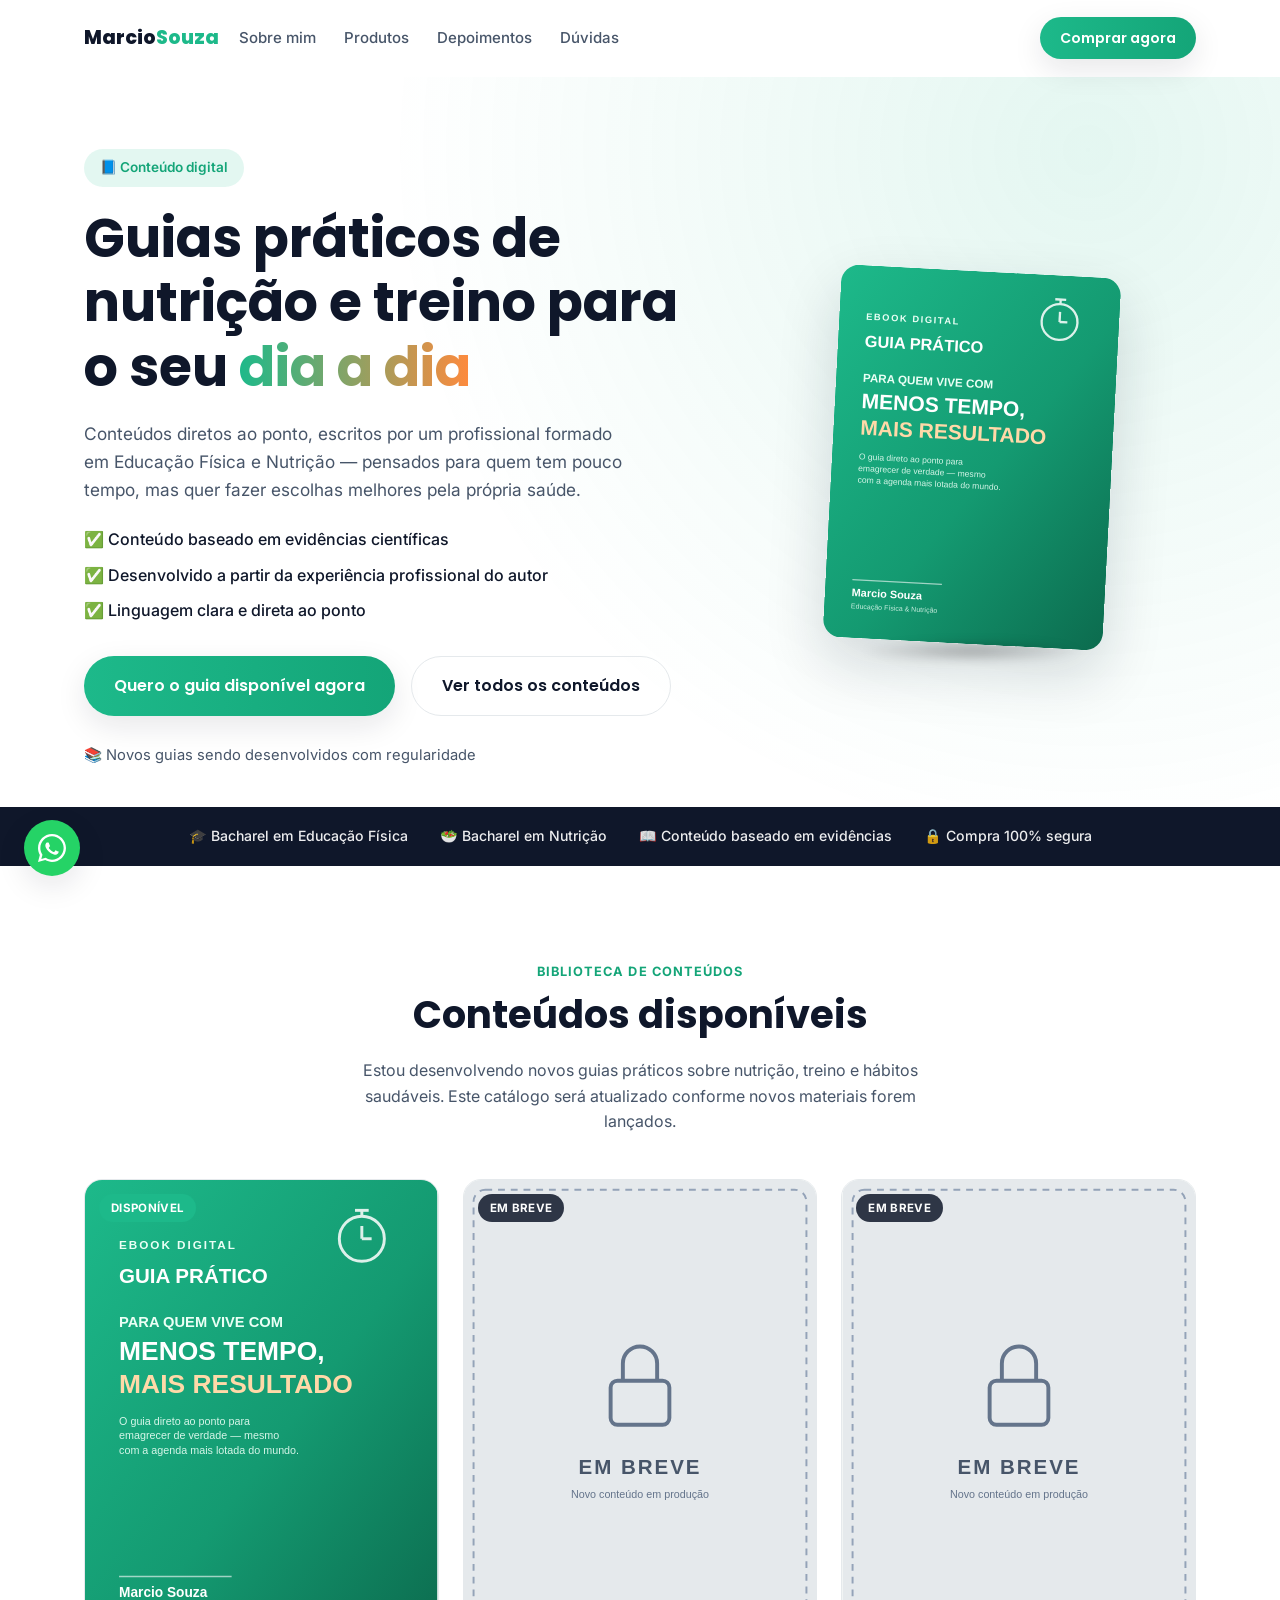
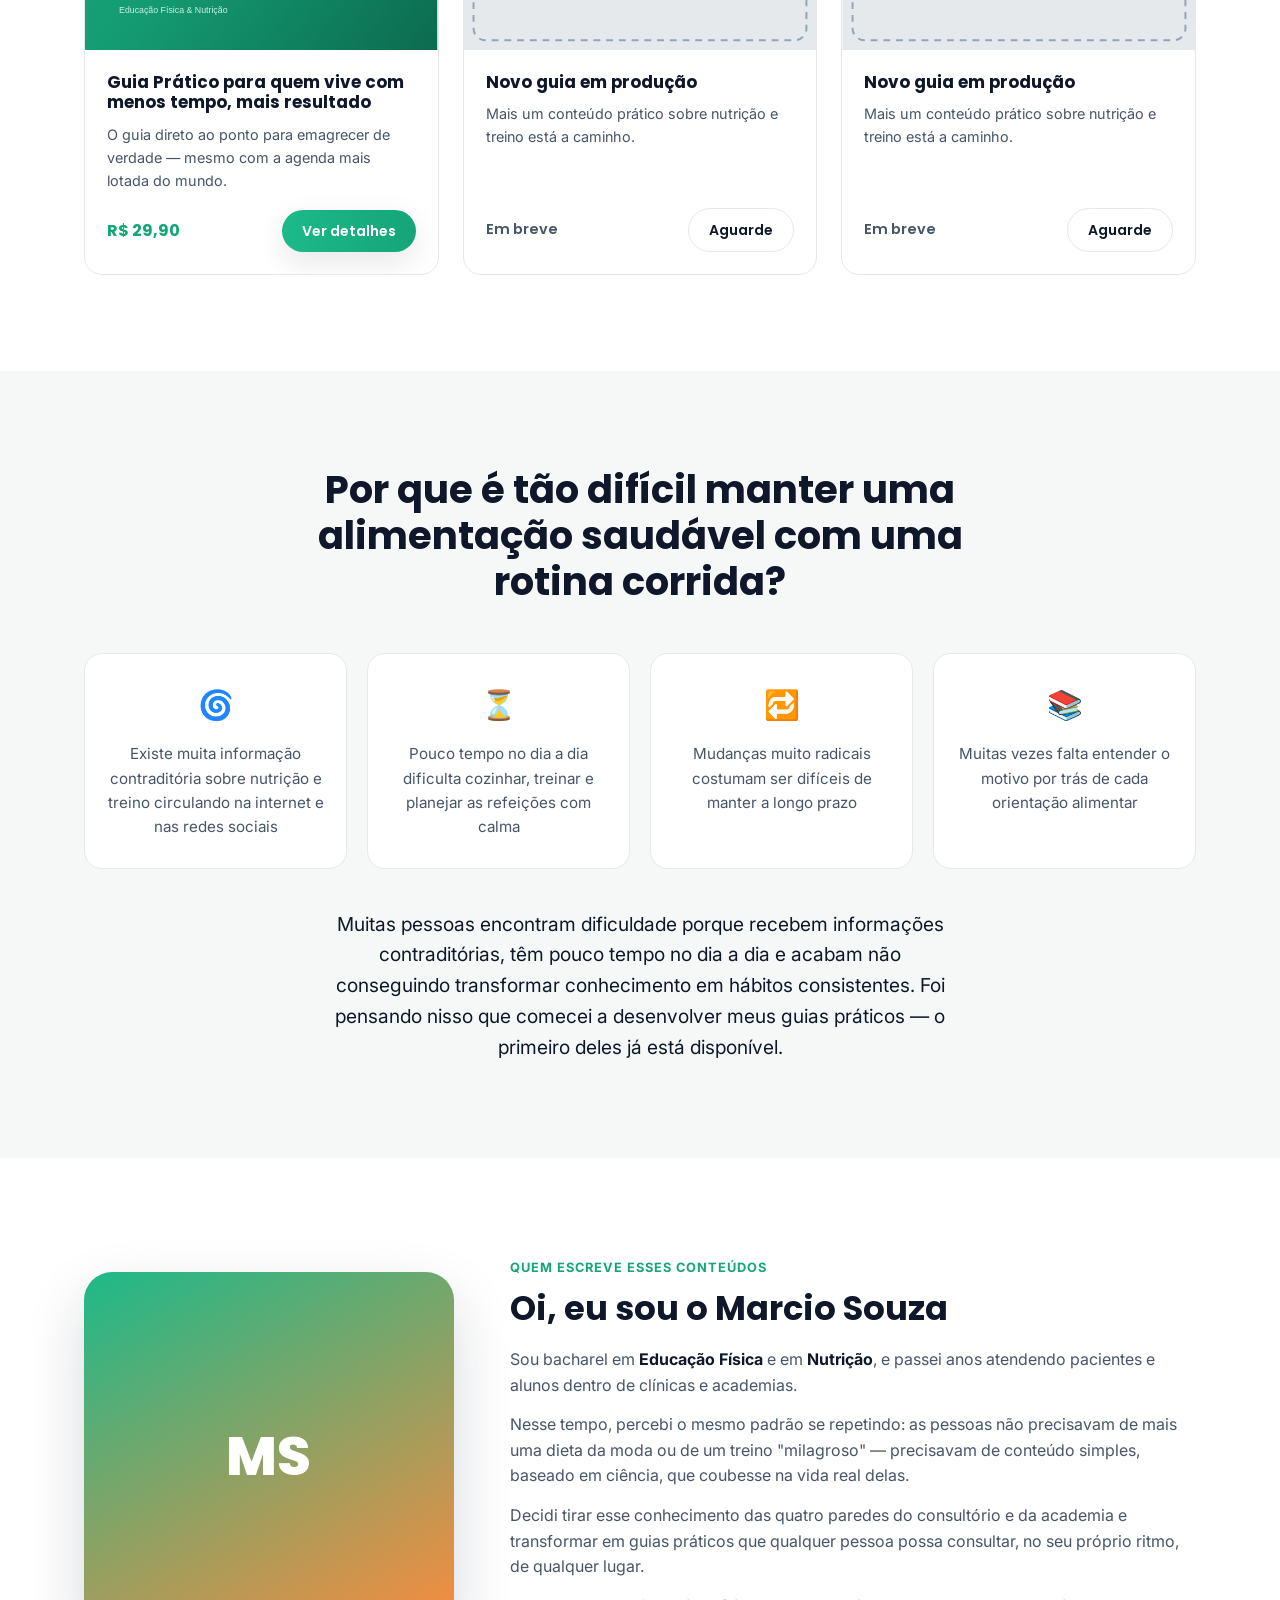
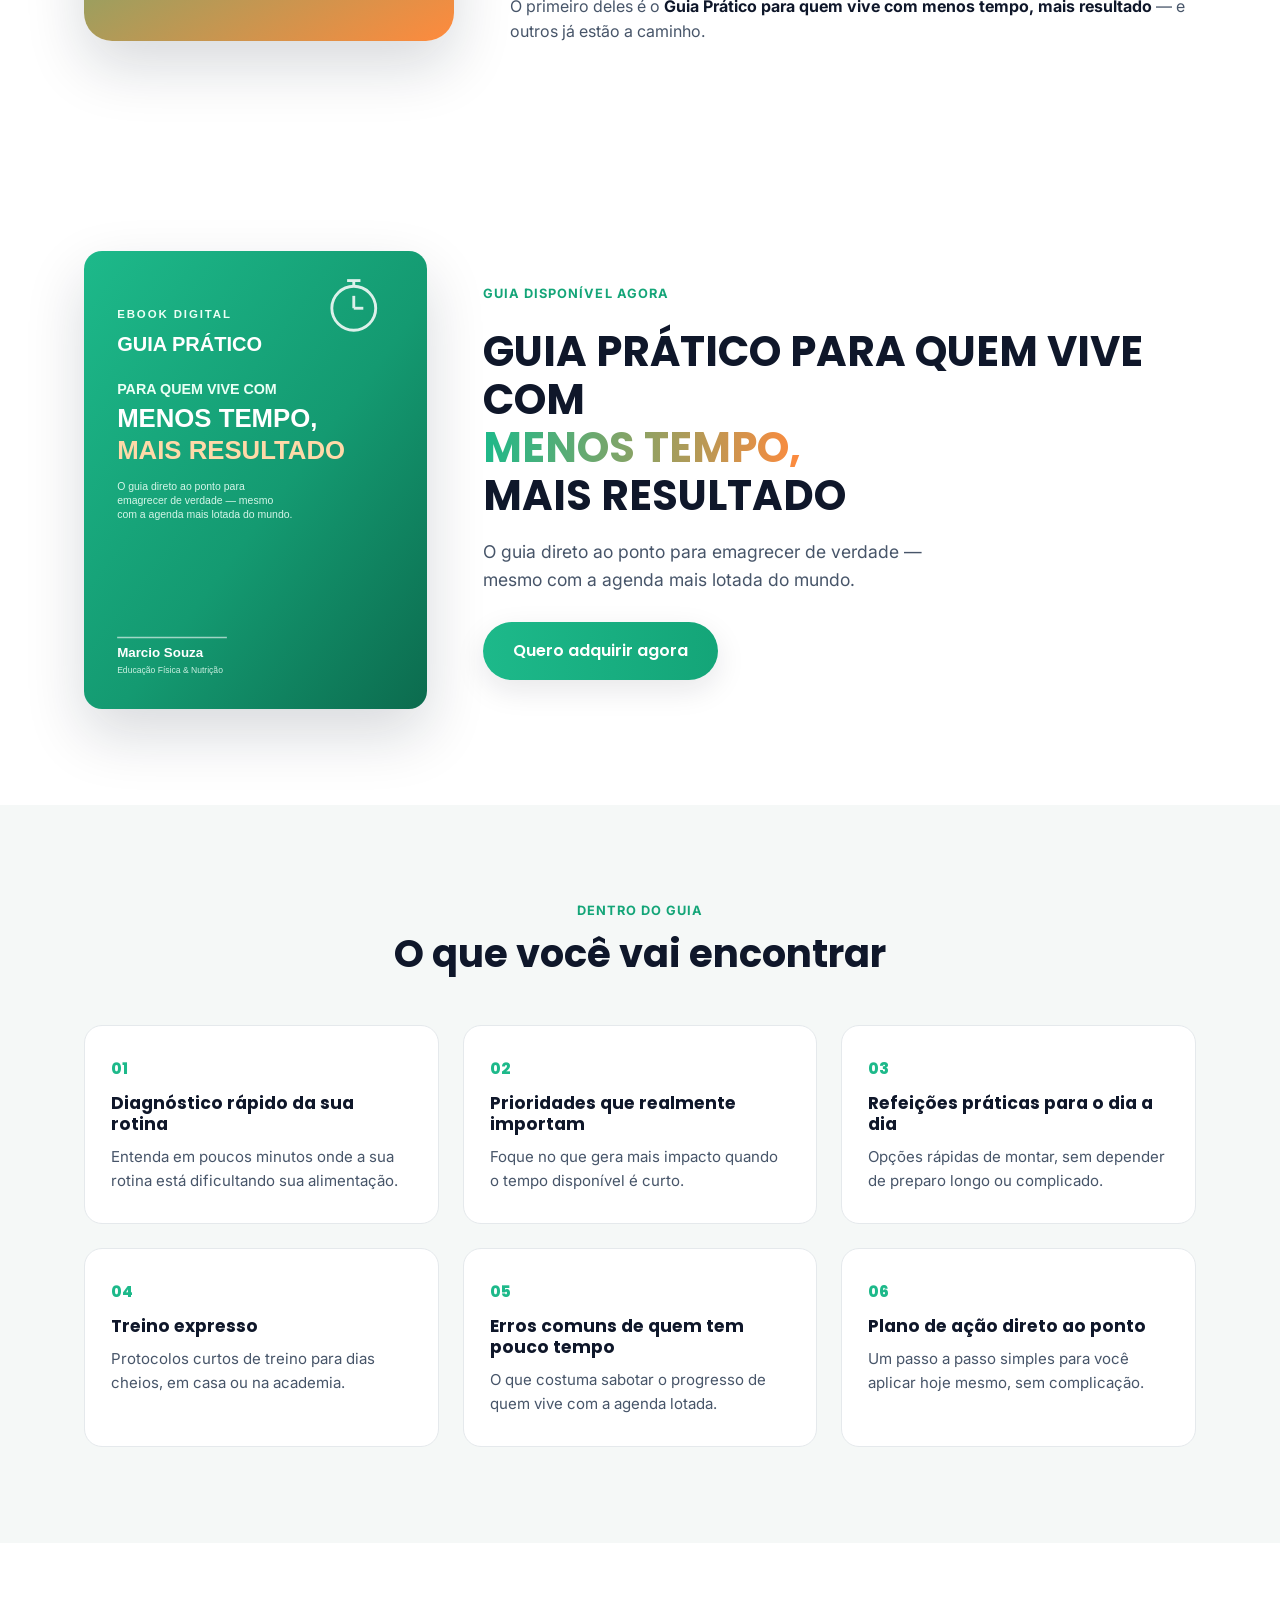
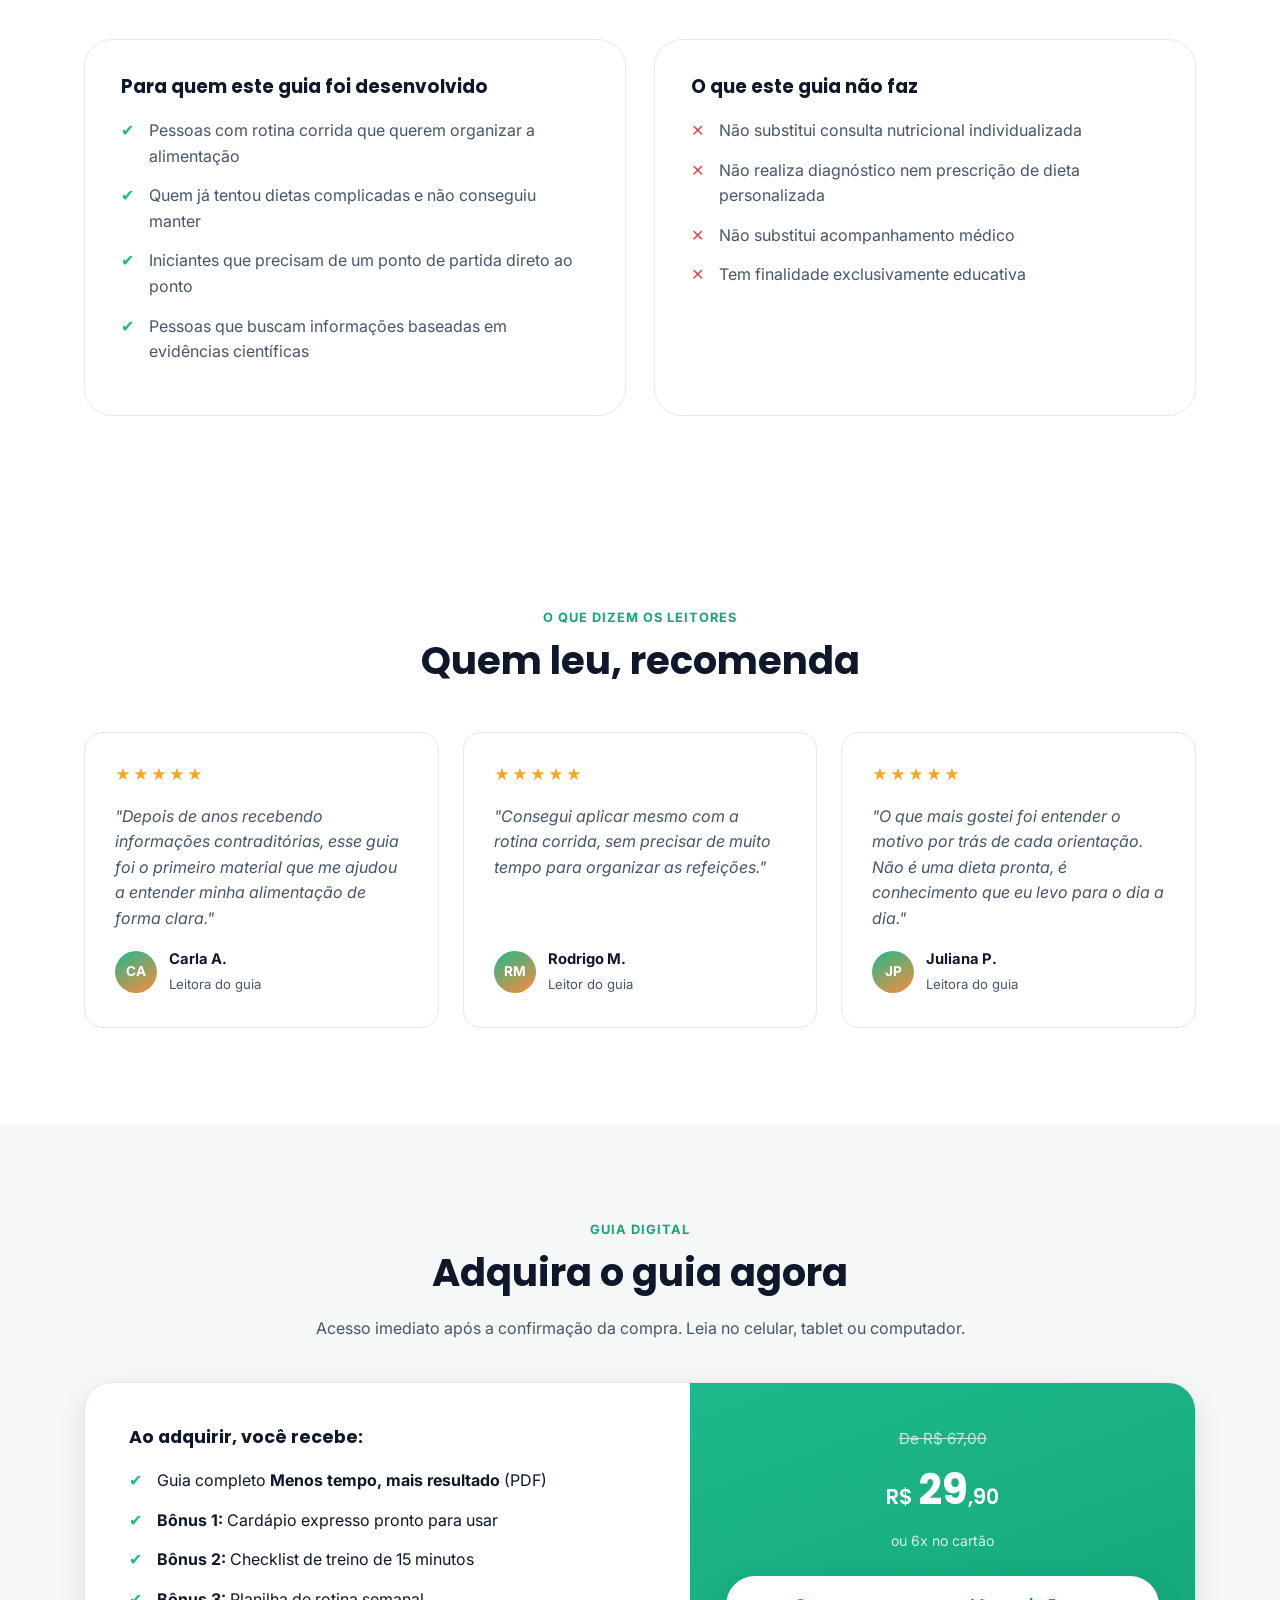
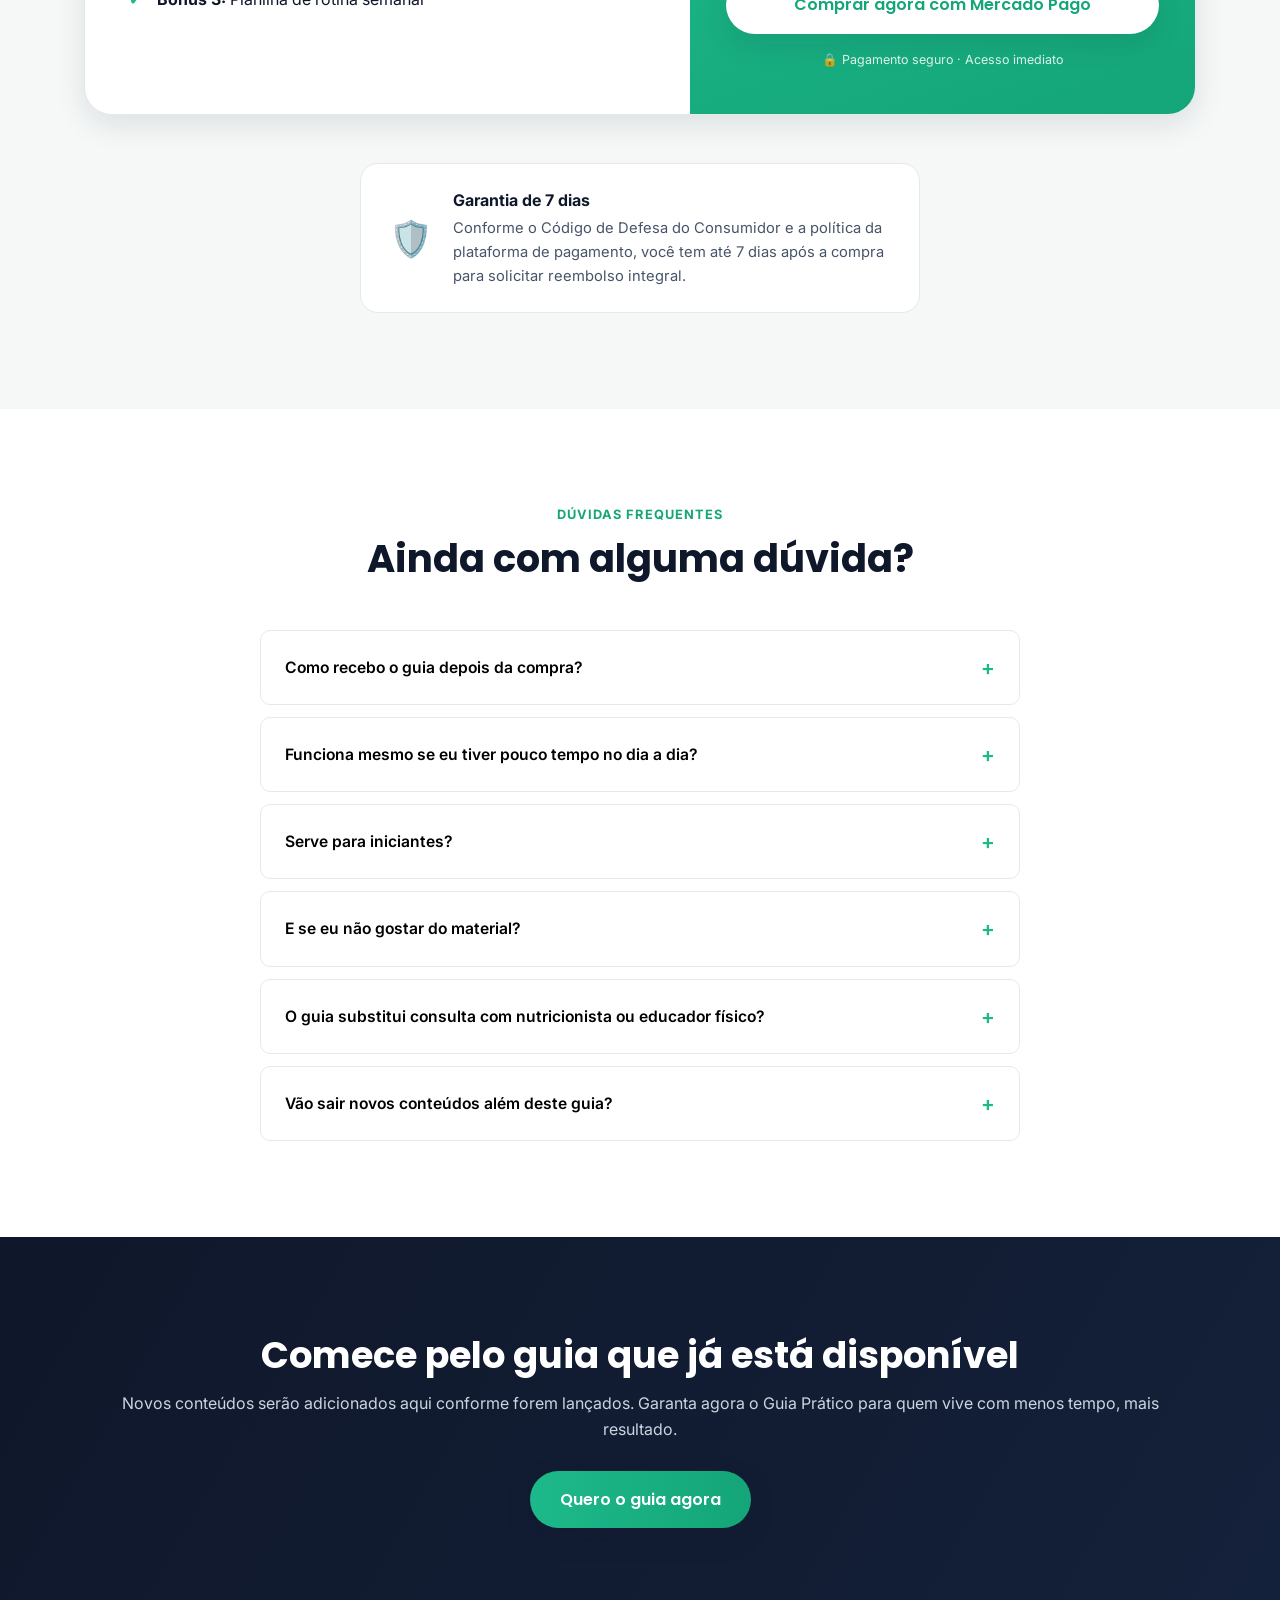
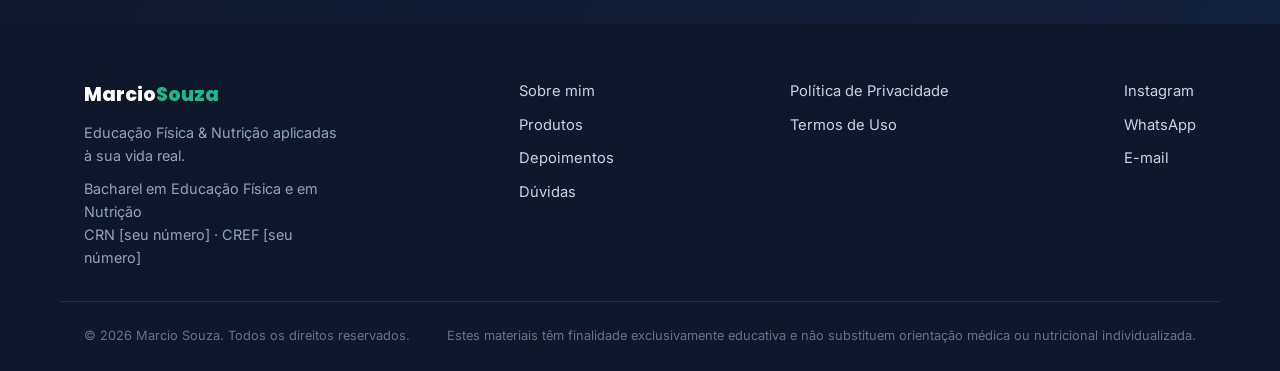
==== commit dedec1f5: "Transforma página em vitrine de conteúdos com catálogo expansível Reestrutura a landing page de "ven" ====
--- a/index.html
+++ b/index.html
@@ -3,8 +3,8 @@
 <head>
 <meta charset="UTF-8">
 <meta name="viewport" content="width=device-width, initial-scale=1.0">
-<title>Reeduque-se | Ebook de Nutrição e Educação Física por Marcio Souza</title>
-<meta name="description" content="Ebook educativo sobre nutrição, hábitos saudáveis e atividade física, escrito por Marcio Souza — Bacharel em Educação Física e Nutrição. Conteúdo baseado em evidências científicas.">
+<title>Marcio Souza | Guias de Nutrição e Treino Baseados em Evidências</title>
+<meta name="description" content="Guias práticos de nutrição, treino e hábitos saudáveis, escritos por Marcio Souza — Bacharel em Educação Física e Nutrição. Conheça o Guia Prático para quem vive com menos tempo, mais resultado.">
 <link rel="preconnect" href="https://fonts.googleapis.com">
 <link rel="preconnect" href="https://fonts.gstatic.com" crossorigin>
 <link href="https://fonts.googleapis.com/css2?family=Poppins:wght@500;600;700;800&family=Inter:wght@400;500;600;700&display=swap" rel="stylesheet">
@@ -12,6 +12,33 @@
 </head>
 <body>
 
+<!--
+  ============================================================================
+  COMO ESSA PÁGINA FUNCIONA (leia antes de editar)
+  ============================================================================
+  Esta página foi pensada como uma VITRINE DE CONTEÚDOS, não apenas a venda
+  de um único ebook. Hoje existe 1 produto disponível ("Guia Prático para
+  quem vive com menos tempo, mais resultado"). Conforme você for lançando
+  novos guias, adicione novos cards na seção "Catálogo" (#produtos) e, se
+  quiser, uma nova seção de detalhes/venda para cada novo produto.
+
+  O QUE EDITAR PARA CADA PRODUTO:
+  - Imagem de capa   -> pasta /img (troque o arquivo .svg por um .jpg/.png
+                         com o mesmo nome, ou atualize o "src" das tags <img>)
+  - Preço            -> dentro da seção "Comprar" (id="comprar")
+  - Link de compra   -> botão com o comentário "LINK DE PAGAMENTO" abaixo
+
+  COMO GERAR O LINK DE PAGAMENTO (Mercado Pago):
+  1. Acesse sua conta Mercado Pago > Cobrar > Link de pagamento
+  2. Crie um link para o produto, com o preço definido
+  3. Copie o link gerado (algo como https://mpago.la/xxxxxxx)
+  4. Cole no "href" do botão "Comprar agora" (procure por LINK DE PAGAMENTO)
+  Alternativa: plataformas como Hotmart, Kiwify ou Eduzz entregam o PDF
+  automaticamente por e-mail após o pagamento — vale avaliar se você quer
+  entrega automática do arquivo.
+  ============================================================================
+-->
+
 <!-- HEADER -->
 <header class="header" id="header">
   <div class="container header__inner">
@@ -19,13 +46,12 @@
 
     <nav class="nav" id="nav">
       <a href="#sobre" class="nav__link">Sobre mim</a>
-      <a href="#conteudo" class="nav__link">O que você vai aprender</a>
+      <a href="#produtos" class="nav__link">Produtos</a>
       <a href="#depoimentos" class="nav__link">Depoimentos</a>
-      <a href="#oferta" class="nav__link">O ebook</a>
       <a href="#faq" class="nav__link">Dúvidas</a>
     </nav>
 
-    <a href="#oferta" class="btn btn--primary btn--small header__cta">Quero o ebook</a>
+    <a href="#comprar" class="btn btn--primary btn--small header__cta">Comprar agora</a>
 
     <button class="hamburger" id="hamburger" aria-label="Abrir menu" aria-expanded="false">
       <span></span><span></span><span></span>
@@ -39,37 +65,34 @@
   <section class="hero">
     <div class="container hero__inner">
       <div class="hero__content reveal">
-        <span class="badge">📘 E-book digital</span>
-        <h1>Aprenda nutrição e hábitos saudáveis de forma <span class="text-gradient">prática</span> e baseada em evidências</h1>
+        <span class="badge">📘 Conteúdo digital</span>
+        <h1>Guias práticos de nutrição e treino para o seu <span class="text-gradient">dia a dia</span></h1>
         <p class="hero__subtitle">
-          Um guia prático de nutrição e atividade física, escrito por um profissional formado em
-          Educação Física e Nutrição, para você compreender melhor sua alimentação e desenvolver
-          hábitos sustentáveis no seu dia a dia.
+          Conteúdos diretos ao ponto, escritos por um profissional formado em Educação Física
+          e Nutrição — pensados para quem tem pouco tempo, mas quer fazer escolhas melhores
+          pela própria saúde.
         </p>
 
         <ul class="hero__points">
           <li>✅ Conteúdo baseado em evidências científicas</li>
           <li>✅ Desenvolvido a partir da experiência profissional do autor</li>
-          <li>✅ Linguagem clara e acessível, sem jargões desnecessários</li>
+          <li>✅ Linguagem clara e direta ao ponto</li>
         </ul>
 
         <div class="hero__actions">
-          <a href="#oferta" class="btn btn--primary btn--large">Quero adquirir o ebook</a>
-          <a href="#conteudo" class="btn btn--ghost btn--large">Ver o que vem no ebook</a>
+          <a href="#comprar" class="btn btn--primary btn--large">Quero o guia disponível agora</a>
+          <a href="#produtos" class="btn btn--ghost btn--large">Ver todos os conteúdos</a>
         </div>
 
         <div class="hero__trust">
-          <span>📚 Material desenvolvido para aplicação prática no dia a dia</span>
+          <span>📚 Novos guias sendo desenvolvidos com regularidade</span>
         </div>
       </div>
 
       <div class="hero__media reveal">
         <div class="ebook-mock">
-          <div class="ebook-mock__cover">
-            <span class="ebook-mock__kicker">EBOOK DIGITAL</span>
-            <span class="ebook-mock__title">Reeduque-se</span>
-            <span class="ebook-mock__author">Marcio Souza</span>
-          </div>
+          <!-- Imagem editável: troque o arquivo em /img -->
+          <img class="ebook-mock__cover-img" src="img/capa-guia-menos-tempo-mais-resultado.svg" alt="Capa do Guia Prático para quem vive com menos tempo, mais resultado">
           <div class="ebook-mock__shadow"></div>
         </div>
       </div>
@@ -86,10 +109,81 @@
     </div>
   </section>
 
+  <!-- CATÁLOGO DE PRODUTOS -->
+  <section class="section catalog" id="produtos">
+    <div class="container">
+      <span class="eyebrow center reveal">Biblioteca de conteúdos</span>
+      <h2 class="section__title reveal center-title">Conteúdos disponíveis</h2>
+      <p class="catalog__subtitle reveal">
+        Estou desenvolvendo novos guias práticos sobre nutrição, treino e hábitos saudáveis.
+        Este catálogo será atualizado conforme novos materiais forem lançados.
+      </p>
+
+      <div class="catalog__grid">
+
+        <!-- PRODUTO 1 (disponível) -->
+        <article class="product-card reveal">
+          <span class="product-card__badge product-card__badge--live">Disponível</span>
+          <div class="product-card__image-wrap">
+            <img class="product-card__image" src="img/capa-guia-menos-tempo-mais-resultado.svg" alt="Capa do Guia Prático para quem vive com menos tempo, mais resultado">
+          </div>
+          <div class="product-card__body">
+            <h3>Guia Prático para quem vive com menos tempo, mais resultado</h3>
+            <p>O guia direto ao ponto para emagrecer de verdade — mesmo com a agenda mais lotada do mundo.</p>
+            <div class="product-card__footer">
+              <span class="product-card__price">R$ 29,90</span>
+              <a href="#guia-menos-tempo" class="btn btn--primary btn--small">Ver detalhes</a>
+            </div>
+          </div>
+        </article>
+
+        <!--
+          PRÓXIMOS PRODUTOS: para adicionar um novo produto quando ele
+          ficar pronto, copie o bloco <article class="product-card"> acima,
+          cole abaixo e troque imagem, título, descrição, preço e link.
+          Os dois cards abaixo são apenas placeholders de "em breve".
+        -->
+
+        <!-- PRODUTO 2 (em breve) -->
+        <article class="product-card product-card--soon reveal">
+          <span class="product-card__badge product-card__badge--soon">Em breve</span>
+          <div class="product-card__image-wrap">
+            <img class="product-card__image" src="img/em-breve.svg" alt="Novo conteúdo em produção">
+          </div>
+          <div class="product-card__body">
+            <h3>Novo guia em produção</h3>
+            <p>Mais um conteúdo prático sobre nutrição e treino está a caminho.</p>
+            <div class="product-card__footer">
+              <span class="product-card__price product-card__price--muted">Em breve</span>
+              <span class="btn btn--ghost btn--small" aria-disabled="true">Aguarde</span>
+            </div>
+          </div>
+        </article>
+
+        <!-- PRODUTO 3 (em breve) -->
+        <article class="product-card product-card--soon reveal">
+          <span class="product-card__badge product-card__badge--soon">Em breve</span>
+          <div class="product-card__image-wrap">
+            <img class="product-card__image" src="img/em-breve.svg" alt="Novo conteúdo em produção">
+          </div>
+          <div class="product-card__body">
+            <h3>Novo guia em produção</h3>
+            <p>Mais um conteúdo prático sobre nutrição e treino está a caminho.</p>
+            <div class="product-card__footer">
+              <span class="product-card__price product-card__price--muted">Em breve</span>
+              <span class="btn btn--ghost btn--small" aria-disabled="true">Aguarde</span>
+            </div>
+          </div>
+        </article>
+
+      </div>
+    </div>
+  </section>
+
   <!-- CONTEXTO / DIFICULDADES COMUNS -->
   <section class="section problem">
     <div class="container">
-      <h2 class="section__title reveal">Por que é tão difícil manter uma alimentação saudável?</h2>
+      <h2 class="section__title reveal">Por que é tão difícil manter uma alimentação saudável com uma rotina corrida?</h2>
       <div class="problem__grid">
         <div class="problem__card reveal">
           <span class="problem__icon">🌀</span>
@@ -97,11 +191,11 @@
         </div>
         <div class="problem__card reveal">
           <span class="problem__icon">⏳</span>
-          <p>Nem sempre é possível ter acompanhamento profissional individual com a frequência desejada</p>
+          <p>Pouco tempo no dia a dia dificulta cozinhar, treinar e planejar as refeições com calma</p>
         </div>
         <div class="problem__card reveal">
           <span class="problem__icon">🔁</span>
-          <p>Mudanças muito restritivas costumam ser difíceis de manter a longo prazo</p>
+          <p>Mudanças muito radicais costumam ser difíceis de manter a longo prazo</p>
         </div>
         <div class="problem__card reveal">
           <span class="problem__icon">📚</span>
@@ -109,9 +203,10 @@
         </div>
       </div>
       <p class="problem__bridge reveal">
-        Muitas pessoas encontram dificuldade porque recebem informações contraditórias e têm
-        dificuldade em transformar conhecimento em hábitos consistentes. Foi pensando nisso que
-        desenvolvi o <strong>Reeduque-se</strong>.
+        Muitas pessoas encontram dificuldade porque recebem informações contraditórias, têm pouco
+        tempo no dia a dia e acabam não conseguindo transformar conhecimento em hábitos
+        consistentes. Foi pensando nisso que comecei a desenvolver meus guias práticos —
+        o primeiro deles já está disponível.
       </p>
     </div>
   </section>
@@ -123,7 +218,7 @@
         <div class="about__photo" aria-hidden="true">MS</div>
       </div>
       <div class="about__content reveal">
-        <span class="eyebrow">Quem escreve esse ebook</span>
+        <span class="eyebrow">Quem escreve esses conteúdos</span>
         <h2>Oi, eu sou o Marcio Souza</h2>
         <p>
           Sou bacharel em <strong>Educação Física</strong> e em <strong>Nutrição</strong>,
@@ -136,50 +231,78 @@
         </p>
         <p>
           Decidi tirar esse conhecimento das quatro paredes do consultório e da academia
-          e colocar em um material que qualquer pessoa possa consultar, no seu próprio
-          ritmo, de qualquer lugar.
+          e transformar em guias práticos que qualquer pessoa possa consultar, no seu
+          próprio ritmo, de qualquer lugar.
         </p>
-        <p>É isso que você vai encontrar no <strong>Reeduque-se</strong>.</p>
-      </div>
-    </div>
-  </section>
-
-  <!-- O QUE TEM NO EBOOK -->
-  <section class="section content-list" id="conteudo">
+        <p>O primeiro deles é o <strong>Guia Prático para quem vive com menos tempo, mais resultado</strong> — e outros já estão a caminho.</p>
+      </div>
+    </div>
+  </section>
+
+  <!-- ================================================================== -->
+  <!-- PRODUTO EM DESTAQUE: Guia Prático para quem vive com menos tempo,   -->
+  <!-- mais resultado. Ao lançar um novo guia, duplique este bloco de     -->
+  <!-- seções (do "product-head" até o "guarantee") e ajuste o conteúdo.  -->
+  <!-- ================================================================== -->
+
+  <!-- CABEÇALHO DO PRODUTO -->
+  <section class="section product-head" id="guia-menos-tempo">
+    <div class="container product-head__inner">
+      <div class="product-head__media reveal">
+        <!-- Imagem editável: troque o arquivo em /img -->
+        <img src="img/capa-guia-menos-tempo-mais-resultado.svg" alt="Capa do Guia Prático para quem vive com menos tempo, mais resultado" class="product-head__image">
+      </div>
+      <div class="product-head__content reveal">
+        <span class="eyebrow">Guia disponível agora</span>
+        <h2 class="product-head__title">
+          Guia Prático para quem vive com<br>
+          <span class="text-gradient">menos tempo,</span><br>
+          mais resultado
+        </h2>
+        <p class="product-head__tagline">
+          O guia direto ao ponto para emagrecer de verdade — mesmo com a agenda mais lotada do mundo.
+        </p>
+        <a href="#comprar" class="btn btn--primary btn--large">Quero adquirir agora</a>
+      </div>
+    </div>
+  </section>
+
+  <!-- O QUE TEM NO GUIA -->
+  <section class="section content-list">
     <div class="container">
-      <span class="eyebrow center reveal">Dentro do ebook</span>
-      <h2 class="section__title reveal">O que você vai aprender no Reeduque-se</h2>
+      <span class="eyebrow center reveal">Dentro do guia</span>
+      <h2 class="section__title reveal">O que você vai encontrar</h2>
 
       <div class="modules">
         <div class="module reveal">
           <span class="module__number">01</span>
-          <h3>Fundamentos da nutrição sem mistério</h3>
-          <p>Entenda macronutrientes, calorias e como montar seu prato sem precisar virar nutricionista.</p>
+          <h3>Diagnóstico rápido da sua rotina</h3>
+          <p>Entenda em poucos minutos onde a sua rotina está dificultando sua alimentação.</p>
         </div>
         <div class="module reveal">
           <span class="module__number">02</span>
-          <h3>Emagrecimento sustentável</h3>
-          <p>Estratégias para promover mudanças graduais e sustentáveis na alimentação, sem dietas restritivas.</p>
+          <h3>Prioridades que realmente importam</h3>
+          <p>Foque no que gera mais impacto quando o tempo disponível é curto.</p>
         </div>
         <div class="module reveal">
           <span class="module__number">03</span>
-          <h3>Treino inteligente em qualquer lugar</h3>
-          <p>Protocolos de treino para academia ou casa, com foco em progresso e consistência.</p>
+          <h3>Refeições práticas para o dia a dia</h3>
+          <p>Opções rápidas de montar, sem depender de preparo longo ou complicado.</p>
         </div>
         <div class="module reveal">
           <span class="module__number">04</span>
-          <h3>Hábitos que ficam</h3>
-          <p>Como criar rotina de sono, água e alimentação que sobrevive à vida real — não só à motivação inicial.</p>
+          <h3>Treino expresso</h3>
+          <p>Protocolos curtos de treino para dias cheios, em casa ou na academia.</p>
         </div>
         <div class="module reveal">
           <span class="module__number">05</span>
-          <h3>Mitos que sabotam seu progresso</h3>
-          <p>Desmistificando as informações erradas que você provavelmente já ouviu por aí.</p>
+          <h3>Erros comuns de quem tem pouco tempo</h3>
+          <p>O que costuma sabotar o progresso de quem vive com a agenda lotada.</p>
         </div>
         <div class="module reveal">
           <span class="module__number">06</span>
-          <h3>Plano de ação de 30 dias</h3>
-          <p>Um passo a passo para você aplicar tudo isso desde o primeiro dia, sem travar.</p>
+          <h3>Plano de ação direto ao ponto</h3>
+          <p>Um passo a passo simples para você aplicar hoje mesmo, sem complicação.</p>
         </div>
       </div>
     </div>
@@ -189,16 +312,16 @@
   <section class="section audience">
     <div class="container audience__inner">
       <div class="audience__col reveal">
-        <h3>Para quem este material foi desenvolvido</h3>
+        <h3>Para quem este guia foi desenvolvido</h3>
         <ul class="check-list">
-          <li>Pessoas interessadas em melhorar a alimentação no dia a dia</li>
-          <li>Quem deseja compreender conceitos básicos de nutrição e treino</li>
-          <li>Iniciantes na prática de exercícios físicos</li>
+          <li>Pessoas com rotina corrida que querem organizar a alimentação</li>
+          <li>Quem já tentou dietas complicadas e não conseguiu manter</li>
+          <li>Iniciantes que precisam de um ponto de partida direto ao ponto</li>
           <li>Pessoas que buscam informações baseadas em evidências científicas</li>
         </ul>
       </div>
       <div class="audience__col reveal">
-        <h3>O que este ebook não faz</h3>
+        <h3>O que este guia não faz</h3>
         <ul class="cross-list">
           <li>Não substitui consulta nutricional individualizada</li>
           <li>Não realiza diagnóstico nem prescrição de dieta personalizada</li>
@@ -223,23 +346,23 @@
       <div class="testimonials__grid">
         <div class="testimonial reveal">
           <div class="stars">★★★★★</div>
-          <p>"Depois de anos recebendo informações contraditórias, o Reeduque-se foi o primeiro material que me ajudou a entender minha alimentação de forma clara."</p>
+          <p>"Depois de anos recebendo informações contraditórias, esse guia foi o primeiro material que me ajudou a entender minha alimentação de forma clara."</p>
           <div class="testimonial__author">
             <div class="testimonial__avatar">CA</div>
             <div>
               <strong>Carla A.</strong>
-              <span>Leitora do ebook</span>
+              <span>Leitora do guia</span>
             </div>
           </div>
         </div>
         <div class="testimonial reveal">
           <div class="stars">★★★★★</div>
-          <p>"Material muito didático. Consegui aplicar os treinos em casa mesmo sem ter muito tempo disponível."</p>
+          <p>"Consegui aplicar mesmo com a rotina corrida, sem precisar de muito tempo para organizar as refeições."</p>
           <div class="testimonial__author">
             <div class="testimonial__avatar">RM</div>
             <div>
               <strong>Rodrigo M.</strong>
-              <span>Leitor do ebook</span>
+              <span>Leitor do guia</span>
             </div>
           </div>
         </div>
@@ -250,7 +373,7 @@
             <div class="testimonial__avatar">JP</div>
             <div>
               <strong>Juliana P.</strong>
-              <span>Leitora do ebook</span>
+              <span>Leitora do guia</span>
             </div>
           </div>
         </div>
@@ -258,30 +381,35 @@
     </div>
   </section>
 
-  <!-- OFERTA -->
-  <section class="section offer" id="oferta">
+  <!-- COMPRAR -->
+  <section class="section offer" id="comprar">
     <div class="container offer__inner">
-      <span class="eyebrow center reveal">E-book digital</span>
-      <h2 class="section__title reveal">Adquira o ebook Reeduque-se</h2>
+      <span class="eyebrow center reveal">Guia digital</span>
+      <h2 class="section__title reveal">Adquira o guia agora</h2>
       <p class="offer__subtitle reveal">Acesso imediato após a confirmação da compra. Leia no celular, tablet ou computador.</p>
 
       <div class="offer__card reveal">
         <div class="offer__bonuses">
           <h3>Ao adquirir, você recebe:</h3>
           <ul class="check-list">
-            <li>Ebook completo <strong>Reeduque-se</strong> (PDF)</li>
-            <li><strong>Bônus 1:</strong> Planilha de acompanhamento de hábitos</li>
-            <li><strong>Bônus 2:</strong> Guia rápido de substituições alimentares</li>
-            <li><strong>Bônus 3:</strong> Checklist de treino para imprimir</li>
+            <li>Guia completo <strong>Menos tempo, mais resultado</strong> (PDF)</li>
+            <li><strong>Bônus 1:</strong> Cardápio expresso pronto para usar</li>
+            <li><strong>Bônus 2:</strong> Checklist de treino de 15 minutos</li>
+            <li><strong>Bônus 3:</strong> Planilha de rotina semanal</li>
           </ul>
         </div>
 
         <div class="offer__price-box">
-          <span class="offer__old-price">De R$ 97,00</span>
-          <span class="offer__price">R$ <strong>47</strong>,90</span>
-          <span class="offer__installments">ou 12x no cartão</span>
-
-          <a href="#" class="btn btn--primary btn--large offer__cta">Quero adquirir o ebook</a>
+          <span class="offer__old-price">De R$ 67,00</span>
+          <span class="offer__price">R$ <strong>29</strong>,90</span>
+          <span class="offer__installments">ou 6x no cartão</span>
+
+          <!--
+            LINK DE PAGAMENTO: substitua o href="#" abaixo pelo link gerado
+            no Mercado Pago (Cobrar > Link de pagamento) ou pelo link de
+            checkout da plataforma que você escolher (Hotmart, Kiwify, etc).
+          -->
+          <a href="#" class="btn btn--primary btn--large offer__cta" target="_blank" rel="noopener">Comprar agora com Mercado Pago</a>
           <span class="offer__secure">🔒 Pagamento seguro · Acesso imediato</span>
         </div>
       </div>
@@ -305,7 +433,7 @@
       <div class="accordion" id="accordion">
         <div class="accordion__item reveal">
           <button class="accordion__trigger">
-            Como recebo o ebook depois da compra?
+            Como recebo o guia depois da compra?
             <span class="accordion__icon">+</span>
           </button>
           <div class="accordion__panel">
@@ -314,11 +442,11 @@
         </div>
         <div class="accordion__item reveal">
           <button class="accordion__trigger">
-            Preciso de acompanhamento presencial para aplicar o conteúdo?
+            Funciona mesmo se eu tiver pouco tempo no dia a dia?
             <span class="accordion__icon">+</span>
           </button>
           <div class="accordion__panel">
-            <p>Não. O ebook foi escrito para ser consultado de forma independente, com linguagem simples e passo a passo prático.</p>
+            <p>Sim. Esse guia foi desenvolvido justamente para rotinas corridas, com orientações diretas e rápidas de aplicar.</p>
           </div>
         </div>
         <div class="accordion__item reveal">
@@ -341,13 +469,22 @@
         </div>
         <div class="accordion__item reveal">
           <button class="accordion__trigger">
-            O ebook substitui consulta com nutricionista ou educador físico?
+            O guia substitui consulta com nutricionista ou educador físico?
             <span class="accordion__icon">+</span>
           </button>
           <div class="accordion__panel">
             <p>Não. O material tem finalidade exclusivamente educativa e não substitui diagnóstico, prescrição individualizada ou acompanhamento profissional. Consulte um nutricionista ou educador físico sempre que necessário.</p>
           </div>
         </div>
+        <div class="accordion__item reveal">
+          <button class="accordion__trigger">
+            Vão sair novos conteúdos além deste guia?
+            <span class="accordion__icon">+</span>
+          </button>
+          <div class="accordion__panel">
+            <p>Sim. Este é o primeiro de uma série de guias práticos que estou desenvolvendo. Novos materiais serão adicionados ao catálogo conforme forem lançados.</p>
+          </div>
+        </div>
       </div>
     </div>
   </section>
@@ -355,9 +492,9 @@
   <!-- CTA FINAL -->
   <section class="section final-cta">
     <div class="container final-cta__inner reveal">
-      <h2>Invista em conhecimento para compreender melhor sua alimentação e seus hábitos</h2>
-      <p>Tenha esse conteúdo educativo em mãos e aplique no seu próprio ritmo.</p>
-      <a href="#oferta" class="btn btn--primary btn--large">Quero acessar o conteúdo</a>
+      <h2>Comece pelo guia que já está disponível</h2>
+      <p>Novos conteúdos serão adicionados aqui conforme forem lançados. Garanta agora o Guia Prático para quem vive com menos tempo, mais resultado.</p>
+      <a href="#comprar" class="btn btn--primary btn--large">Quero o guia agora</a>
     </div>
   </section>
 
@@ -375,7 +512,7 @@
 
     <div class="footer__links">
       <a href="#sobre">Sobre mim</a>
-      <a href="#conteudo">O ebook</a>
+      <a href="#produtos">Produtos</a>
       <a href="#depoimentos">Depoimentos</a>
       <a href="#faq">Dúvidas</a>
     </div>
@@ -393,7 +530,7 @@
   </div>
   <div class="container footer__bottom">
     <p>© <span id="year"></span> Marcio Souza. Todos os direitos reservados.</p>
-    <p class="footer__disclaimer">Este material tem finalidade exclusivamente educativa e não substitui orientação médica ou nutricional individualizada.</p>
+    <p class="footer__disclaimer">Estes materiais têm finalidade exclusivamente educativa e não substituem orientação médica ou nutricional individualizada.</p>
   </div>
 </footer>
 
--- a/style.css
+++ b/style.css
@@ -237,23 +237,16 @@
 
 .hero__media { display: flex; justify-content: center; }
 .ebook-mock { position: relative; width: 280px; }
-.ebook-mock__cover {
+.ebook-mock__cover-img {
+  width: 100%;
   aspect-ratio: 3/4;
+  object-fit: cover;
   border-radius: var(--radius-md);
-  background: linear-gradient(145deg, var(--color-primary), var(--color-primary-dark) 60%, #0c7a58);
   box-shadow: var(--shadow-lg);
-  color: #fff;
-  display: flex;
-  flex-direction: column;
-  justify-content: space-between;
-  padding: 32px 26px;
   transform: rotate(3deg);
   transition: transform 0.4s ease;
 }
-.ebook-mock:hover .ebook-mock__cover { transform: rotate(0deg) scale(1.02); }
-.ebook-mock__kicker { font-size: 0.72rem; letter-spacing: 0.14em; opacity: 0.85; font-weight: 600; }
-.ebook-mock__title { font-family: var(--font-display); font-size: 2rem; font-weight: 800; line-height: 1.1; }
-.ebook-mock__author { font-size: 0.95rem; font-weight: 500; opacity: 0.9; }
+.ebook-mock:hover .ebook-mock__cover-img { transform: rotate(0deg) scale(1.02); }
 .ebook-mock__shadow {
   position: absolute;
   bottom: -18px; left: 10%;
@@ -275,6 +268,97 @@
   font-size: 0.88rem;
   font-weight: 500;
   opacity: 0.92;
+}
+
+/* ==========================================================================
+   CATALOG (grade de produtos)
+   ========================================================================== */
+.catalog__subtitle {
+  text-align: center;
+  color: var(--color-ink-soft);
+  max-width: 620px;
+  margin: -28px auto 44px;
+}
+.section__title.center-title { margin-inline: auto; text-align: center; }
+
+.catalog__grid {
+  display: grid;
+  grid-template-columns: repeat(3, 1fr);
+  gap: 24px;
+}
+
+.product-card {
+  position: relative;
+  background: var(--color-card);
+  border: 1px solid var(--color-border);
+  border-radius: var(--radius-md);
+  overflow: hidden;
+  display: flex;
+  flex-direction: column;
+  transition: transform 0.25s ease, box-shadow 0.25s ease;
+}
+.product-card:hover { transform: translateY(-4px); box-shadow: var(--shadow-md); }
+.product-card--soon { opacity: 0.75; }
+.product-card--soon:hover { transform: none; box-shadow: none; }
+
+.product-card__badge {
+  position: absolute;
+  top: 14px; left: 14px;
+  z-index: 2;
+  padding: 5px 12px;
+  border-radius: 999px;
+  font-size: 0.72rem;
+  font-weight: 700;
+  letter-spacing: 0.03em;
+  text-transform: uppercase;
+}
+.product-card__badge--live { background: var(--color-primary); color: #fff; }
+.product-card__badge--soon { background: var(--color-ink); color: #fff; opacity: 0.85; }
+
+.product-card__image-wrap { aspect-ratio: 3/4; overflow: hidden; background: var(--color-bg-alt); }
+.product-card__image { width: 100%; height: 100%; object-fit: cover; }
+
+.product-card__body { padding: 22px; display: flex; flex-direction: column; gap: 10px; flex: 1; }
+.product-card__body h3 { font-size: 1.05rem; }
+.product-card__body p { color: var(--color-ink-soft); font-size: 0.9rem; flex: 1; }
+
+.product-card__footer {
+  display: flex;
+  align-items: center;
+  justify-content: space-between;
+  gap: 12px;
+  margin-top: 8px;
+}
+.product-card__price { font-family: var(--font-display); font-weight: 700; color: var(--color-primary-dark); }
+.product-card__price--muted { color: var(--color-ink-soft); font-weight: 600; font-size: 0.9rem; }
+
+/* ==========================================================================
+   PRODUCT HEAD (cabeçalho do produto em destaque)
+   ========================================================================== */
+.product-head__inner {
+  display: grid;
+  grid-template-columns: 0.65fr 1.35fr;
+  gap: 56px;
+  align-items: center;
+}
+.product-head__image {
+  width: 100%;
+  aspect-ratio: 3/4;
+  object-fit: cover;
+  border-radius: var(--radius-md);
+  box-shadow: var(--shadow-lg);
+}
+.product-head__title {
+  font-size: clamp(1.8rem, 3.6vw, 2.6rem);
+  text-transform: uppercase;
+  margin: 14px 0 18px;
+  line-height: 1.15;
+}
+.product-head__tagline {
+  font-size: 1.1rem;
+  color: var(--color-ink-soft);
+  max-width: 480px;
+  margin-bottom: 28px;
 }
 
 /* ==========================================================================
@@ -609,6 +693,9 @@
   .hero__inner { grid-template-columns: 1fr; }
   .hero__media { order: -1; }
   .ebook-mock { width: 220px; }
+  .catalog__grid { grid-template-columns: repeat(2, 1fr); }
+  .product-head__inner { grid-template-columns: 1fr; }
+  .product-head__image { max-width: 280px; margin-inline: auto; }
   .about__inner { grid-template-columns: 1fr; }
   .about__photo { max-width: 220px; margin-inline: auto; }
   .problem__grid { grid-template-columns: repeat(2, 1fr); }
@@ -635,6 +722,7 @@
   }
 
   .section { padding: 64px 0; }
+  .catalog__grid { grid-template-columns: 1fr; }
   .problem__grid { grid-template-columns: 1fr; }
   .modules { grid-template-columns: 1fr; }
   .strip__inner { justify-content: flex-start; overflow-x: auto; }
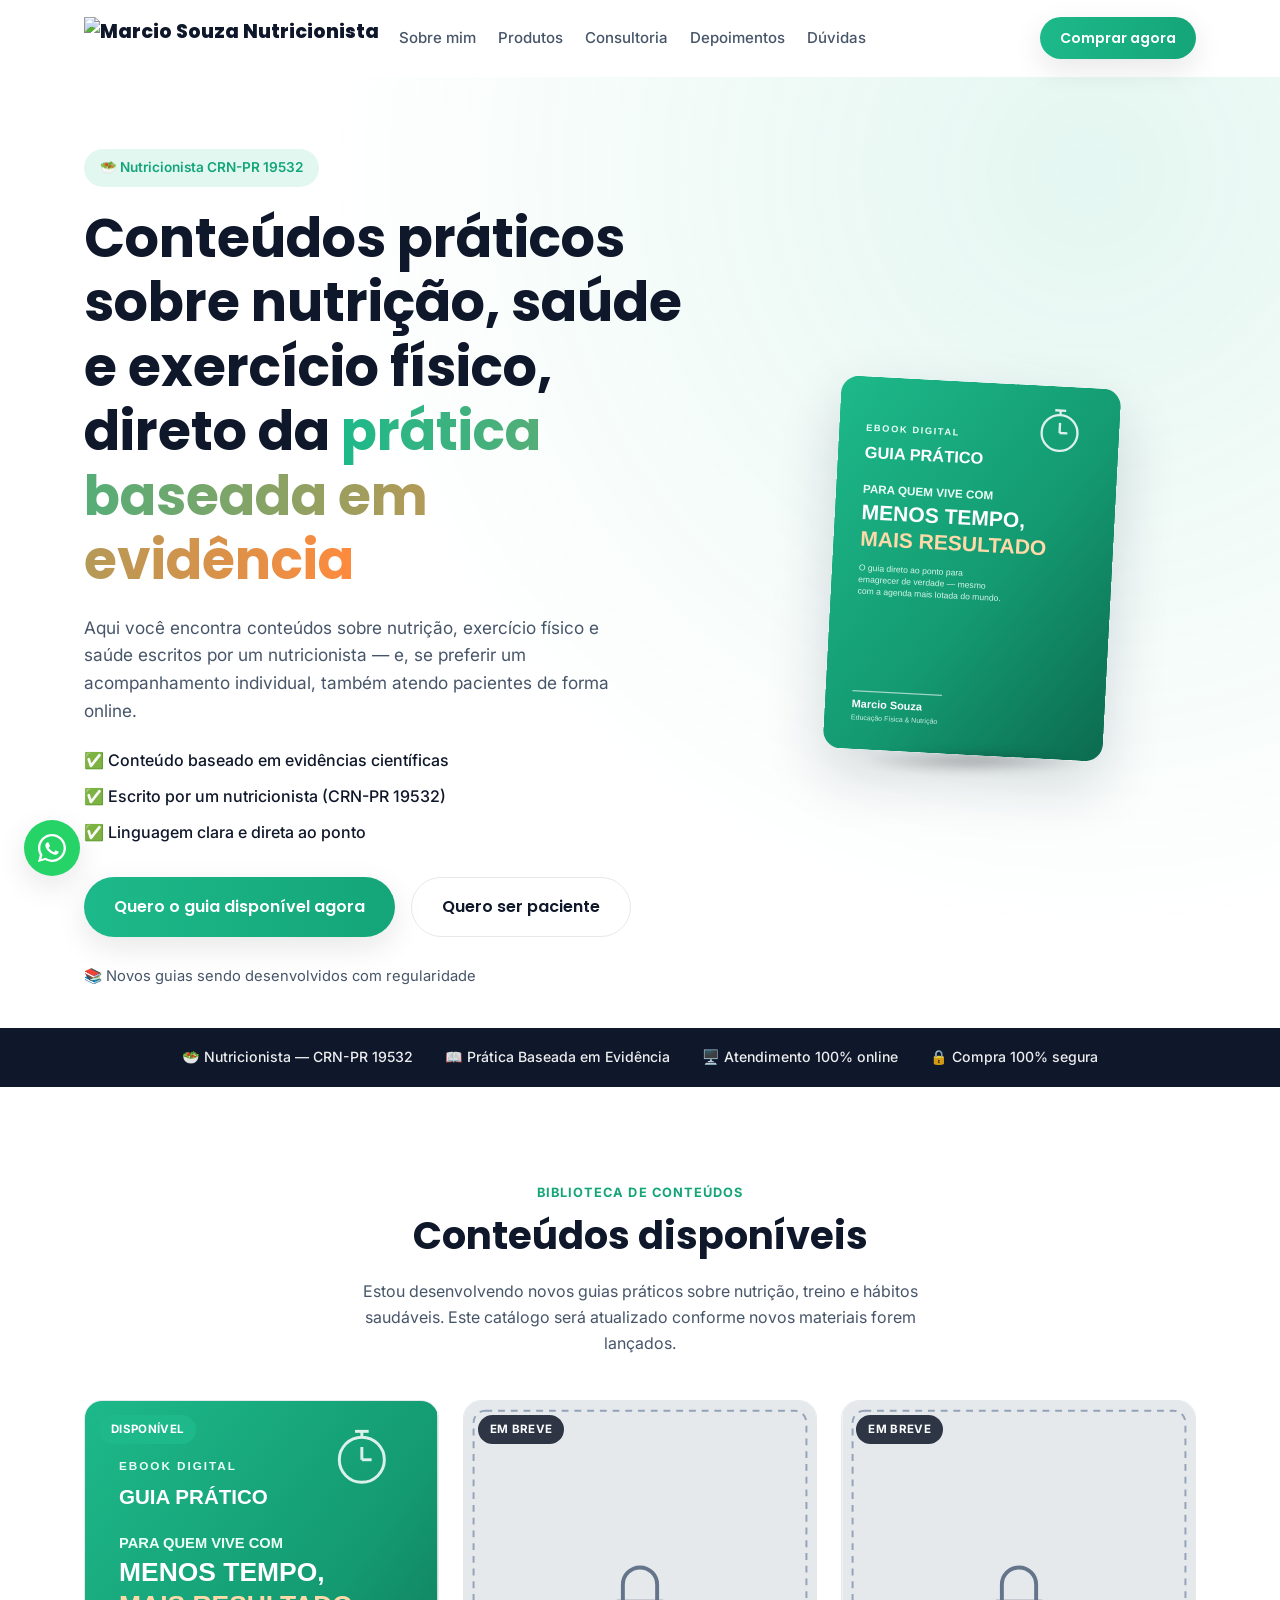
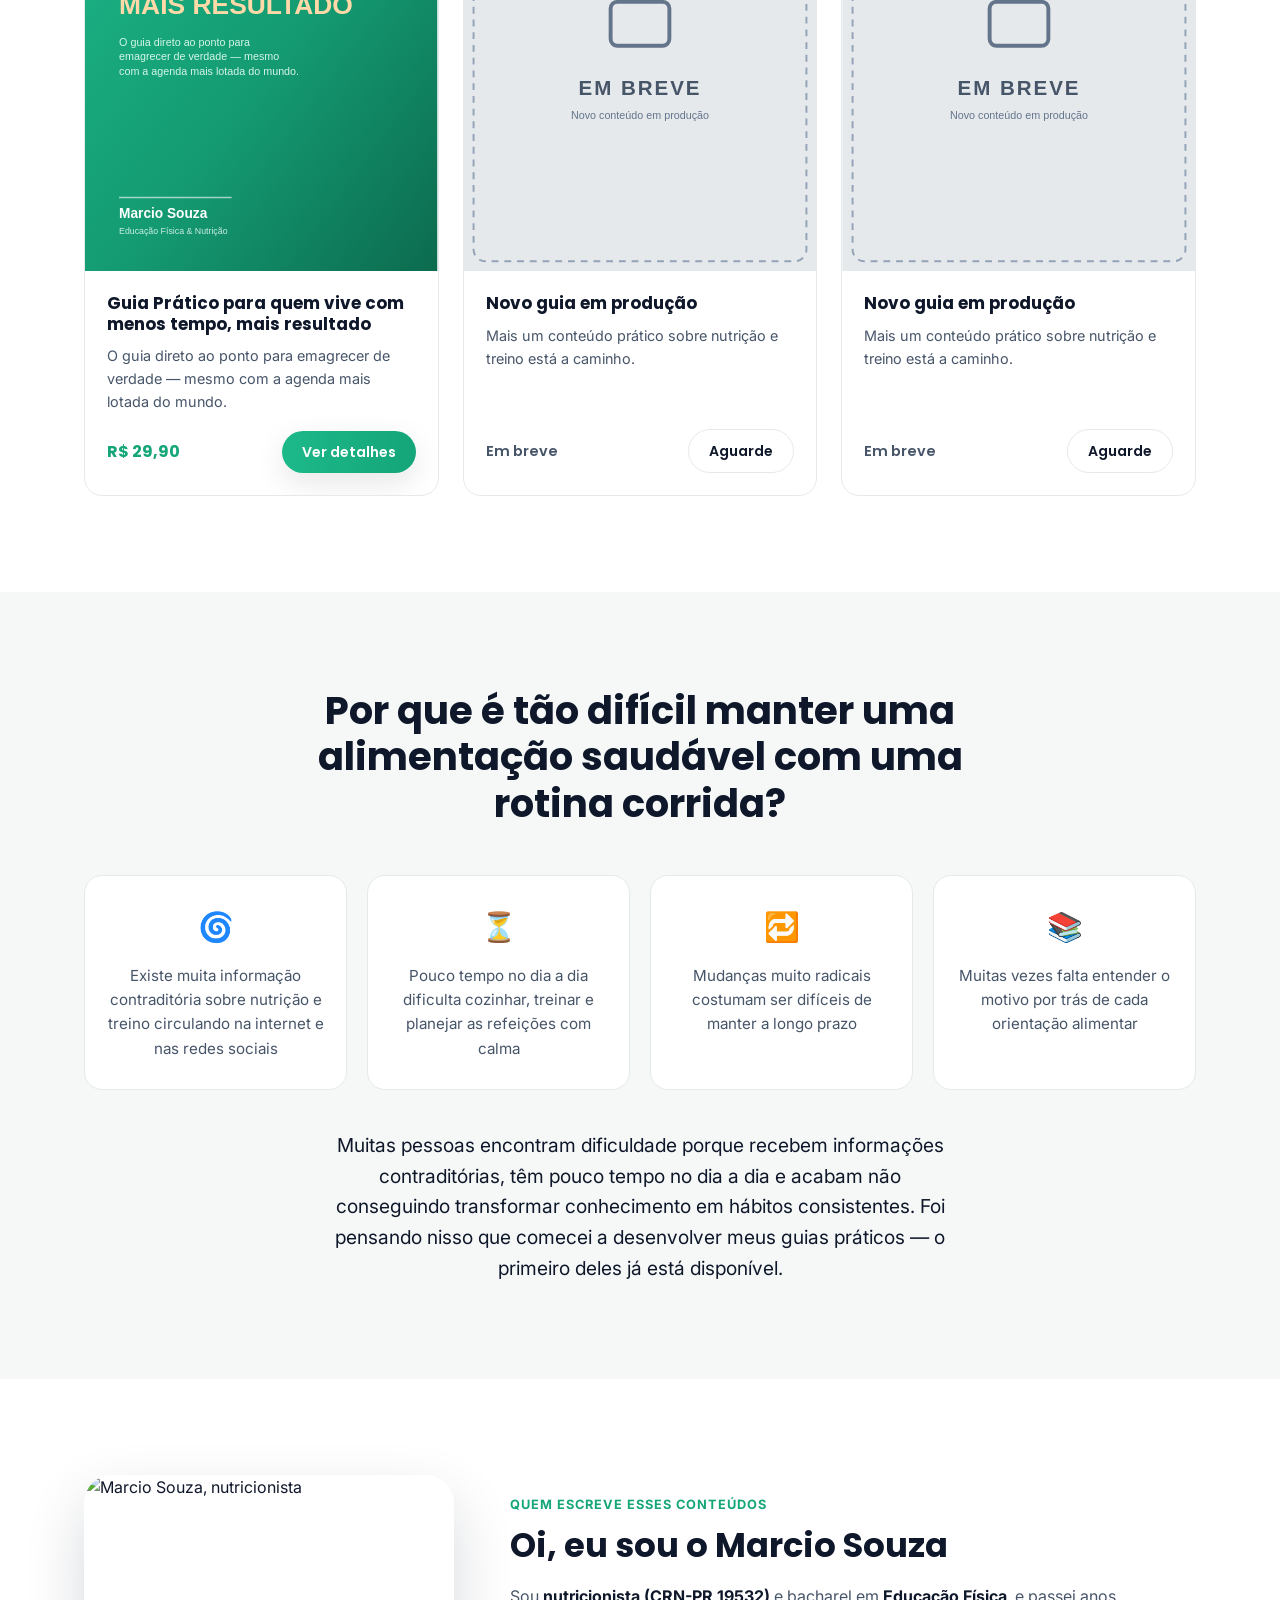
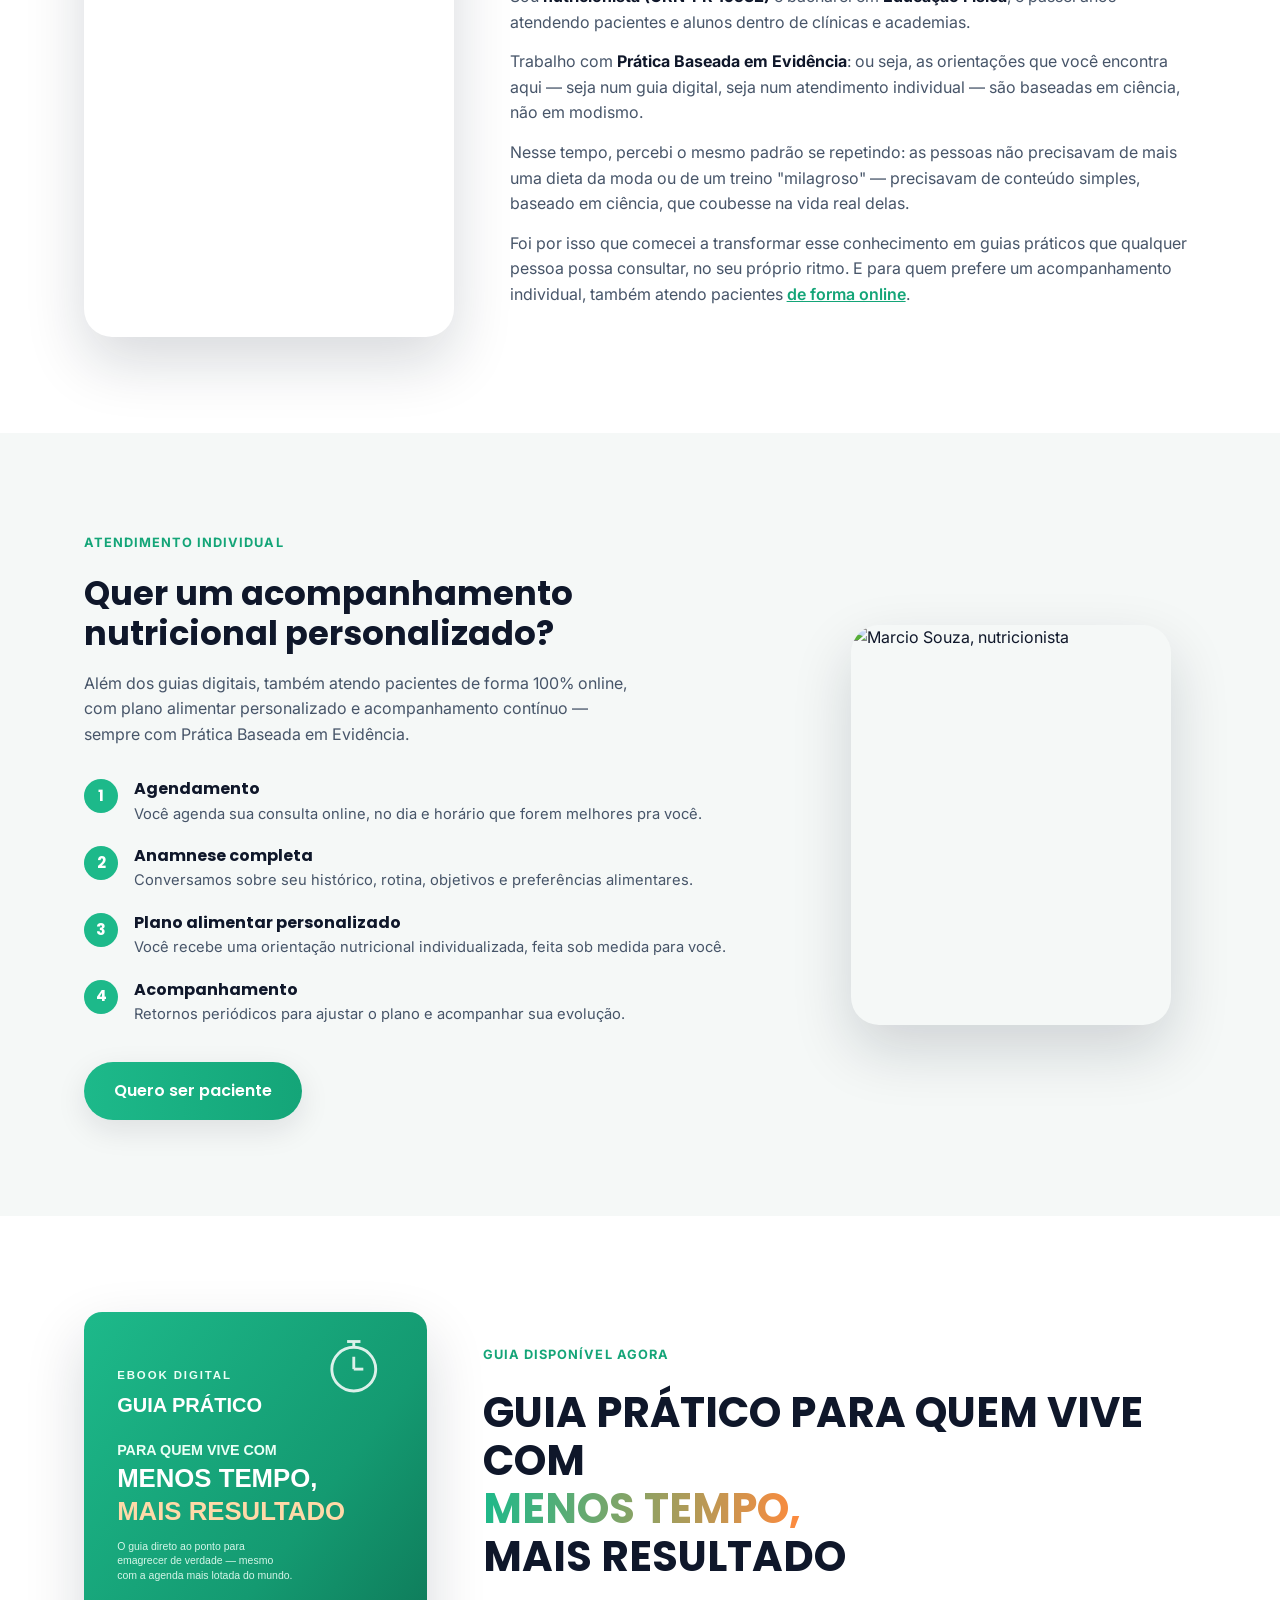
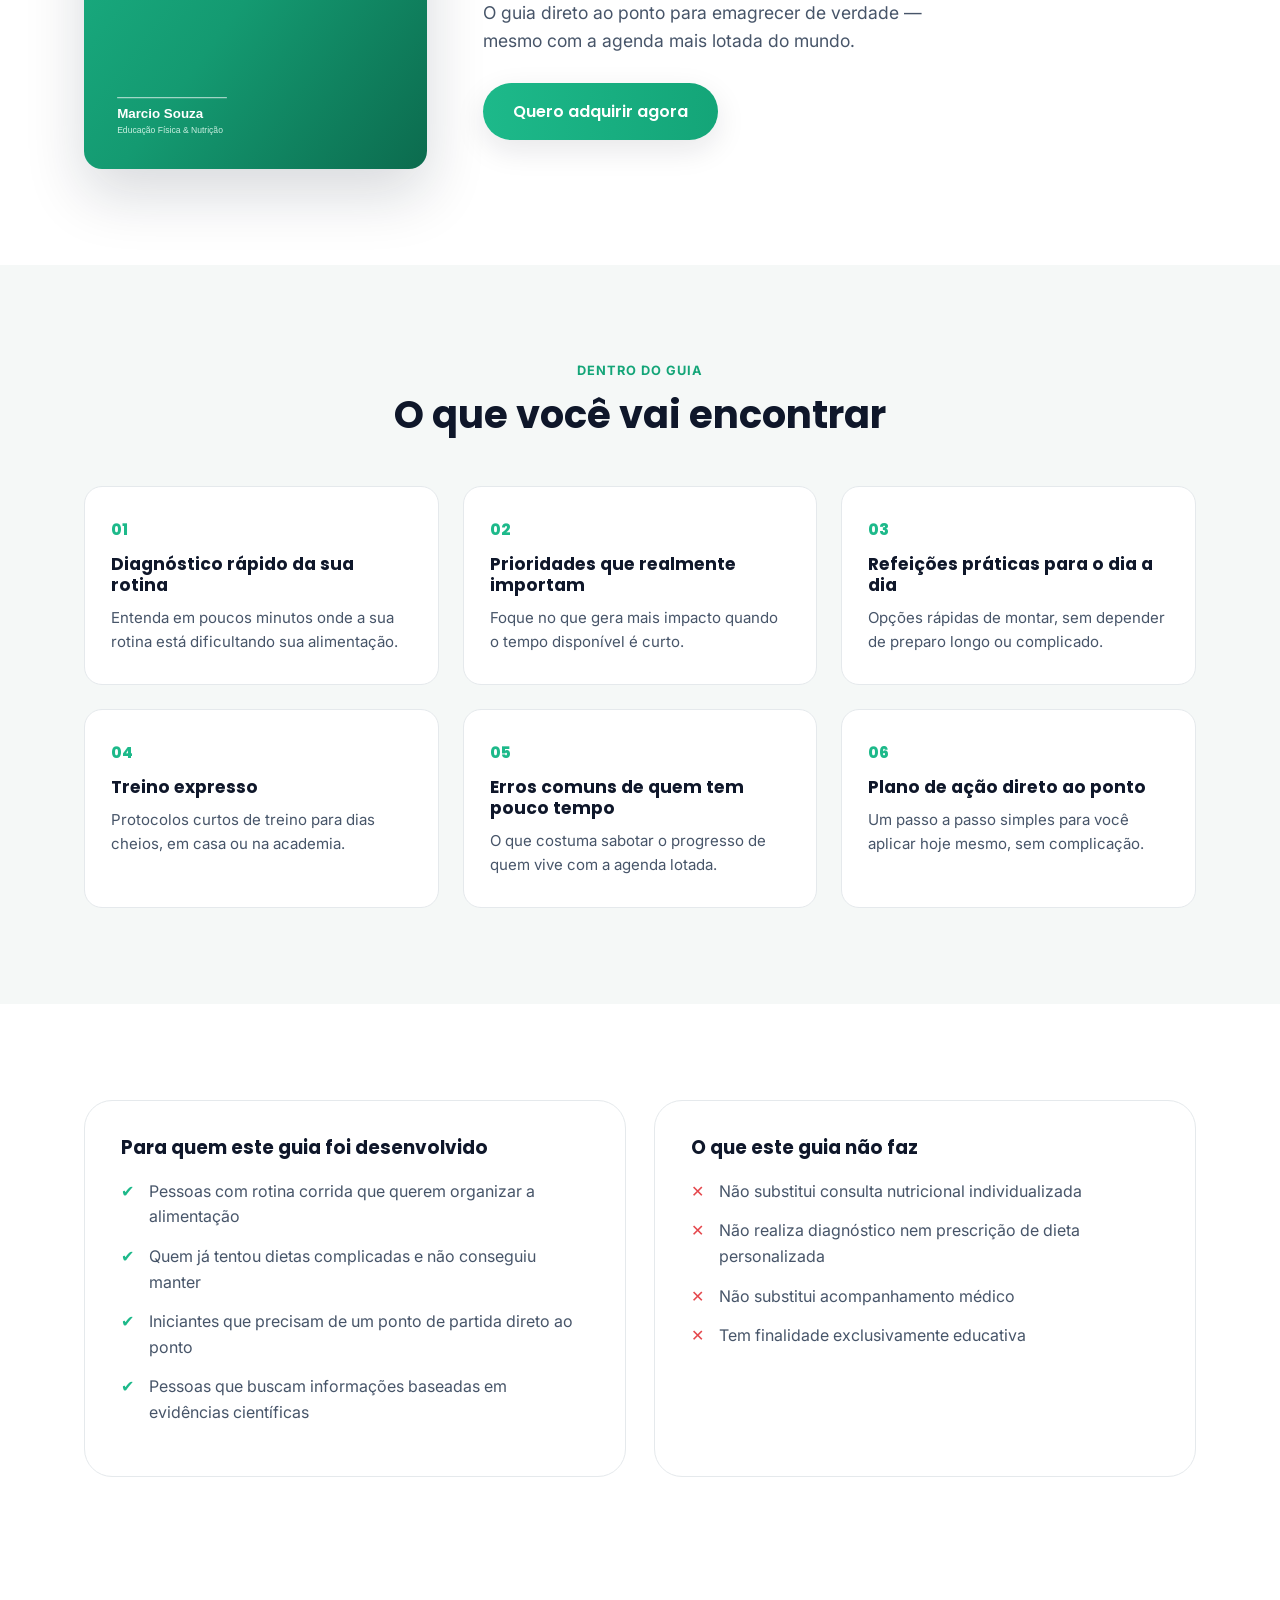
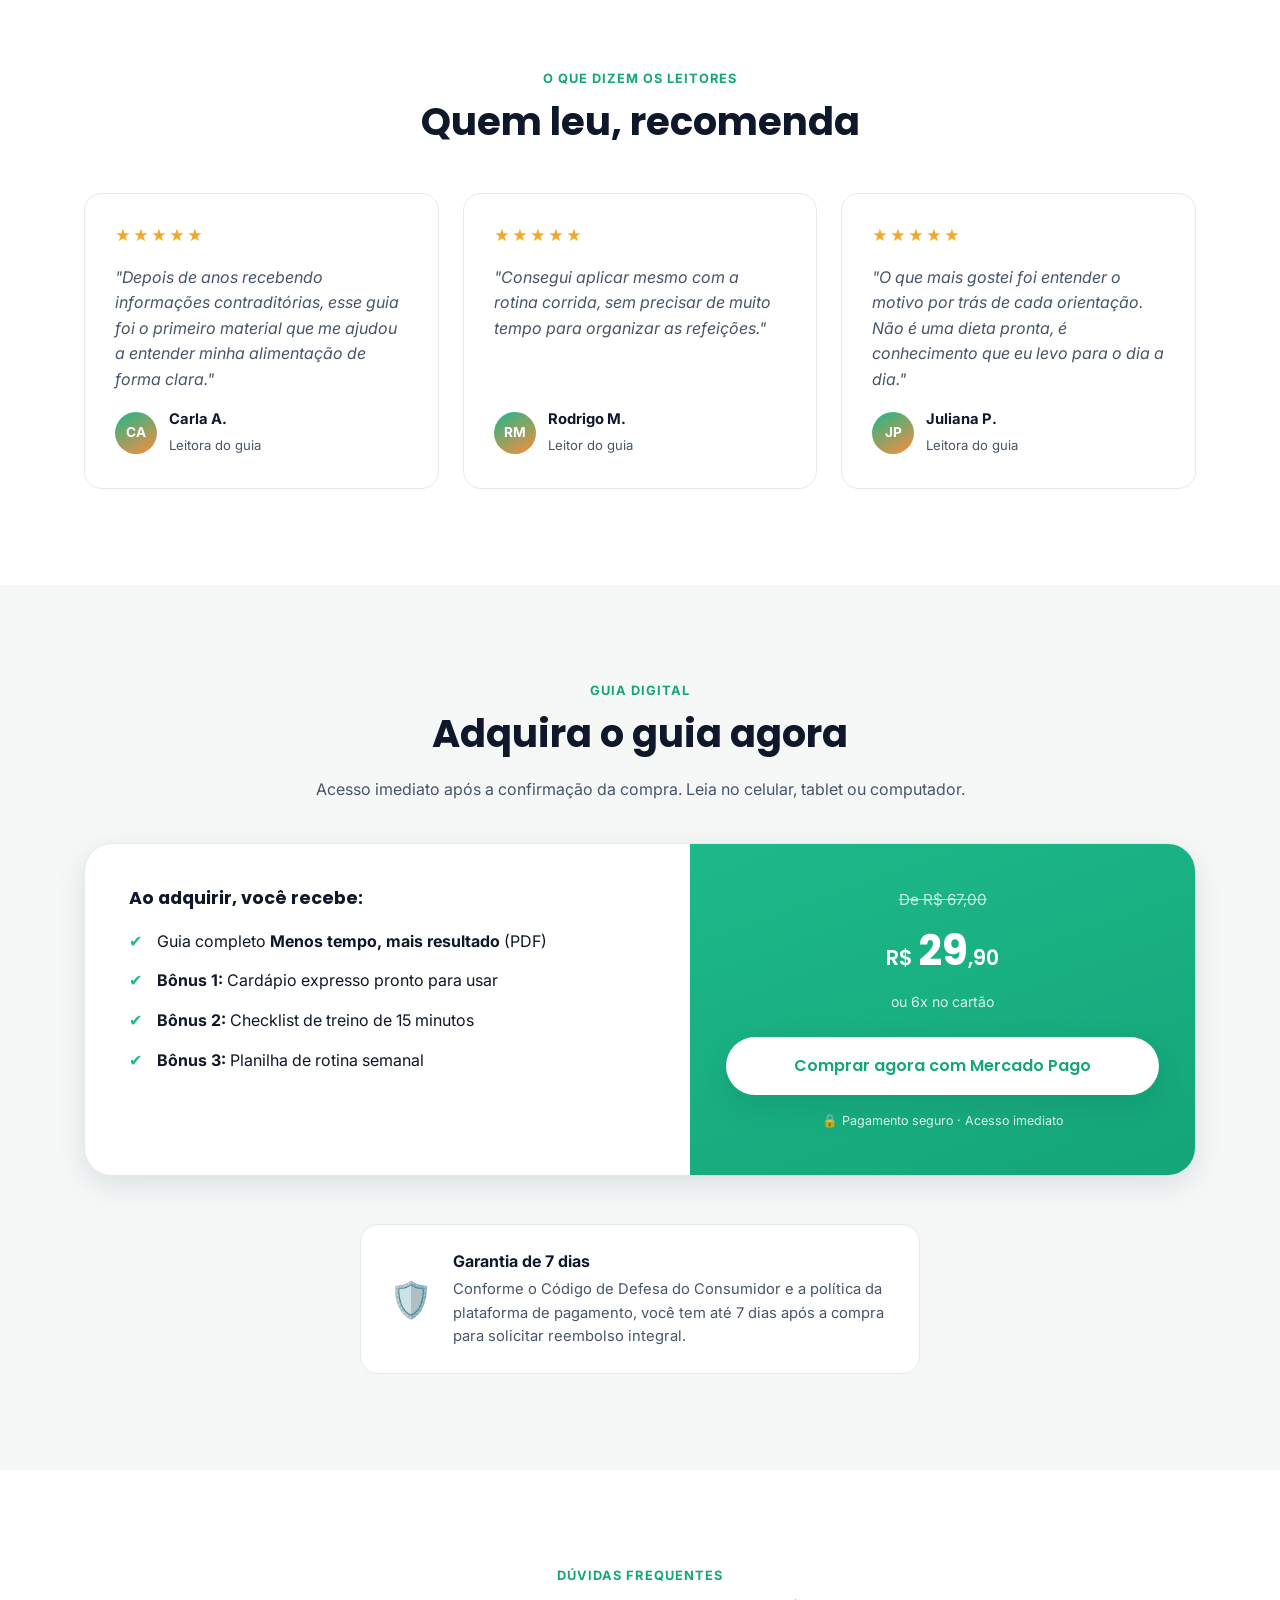
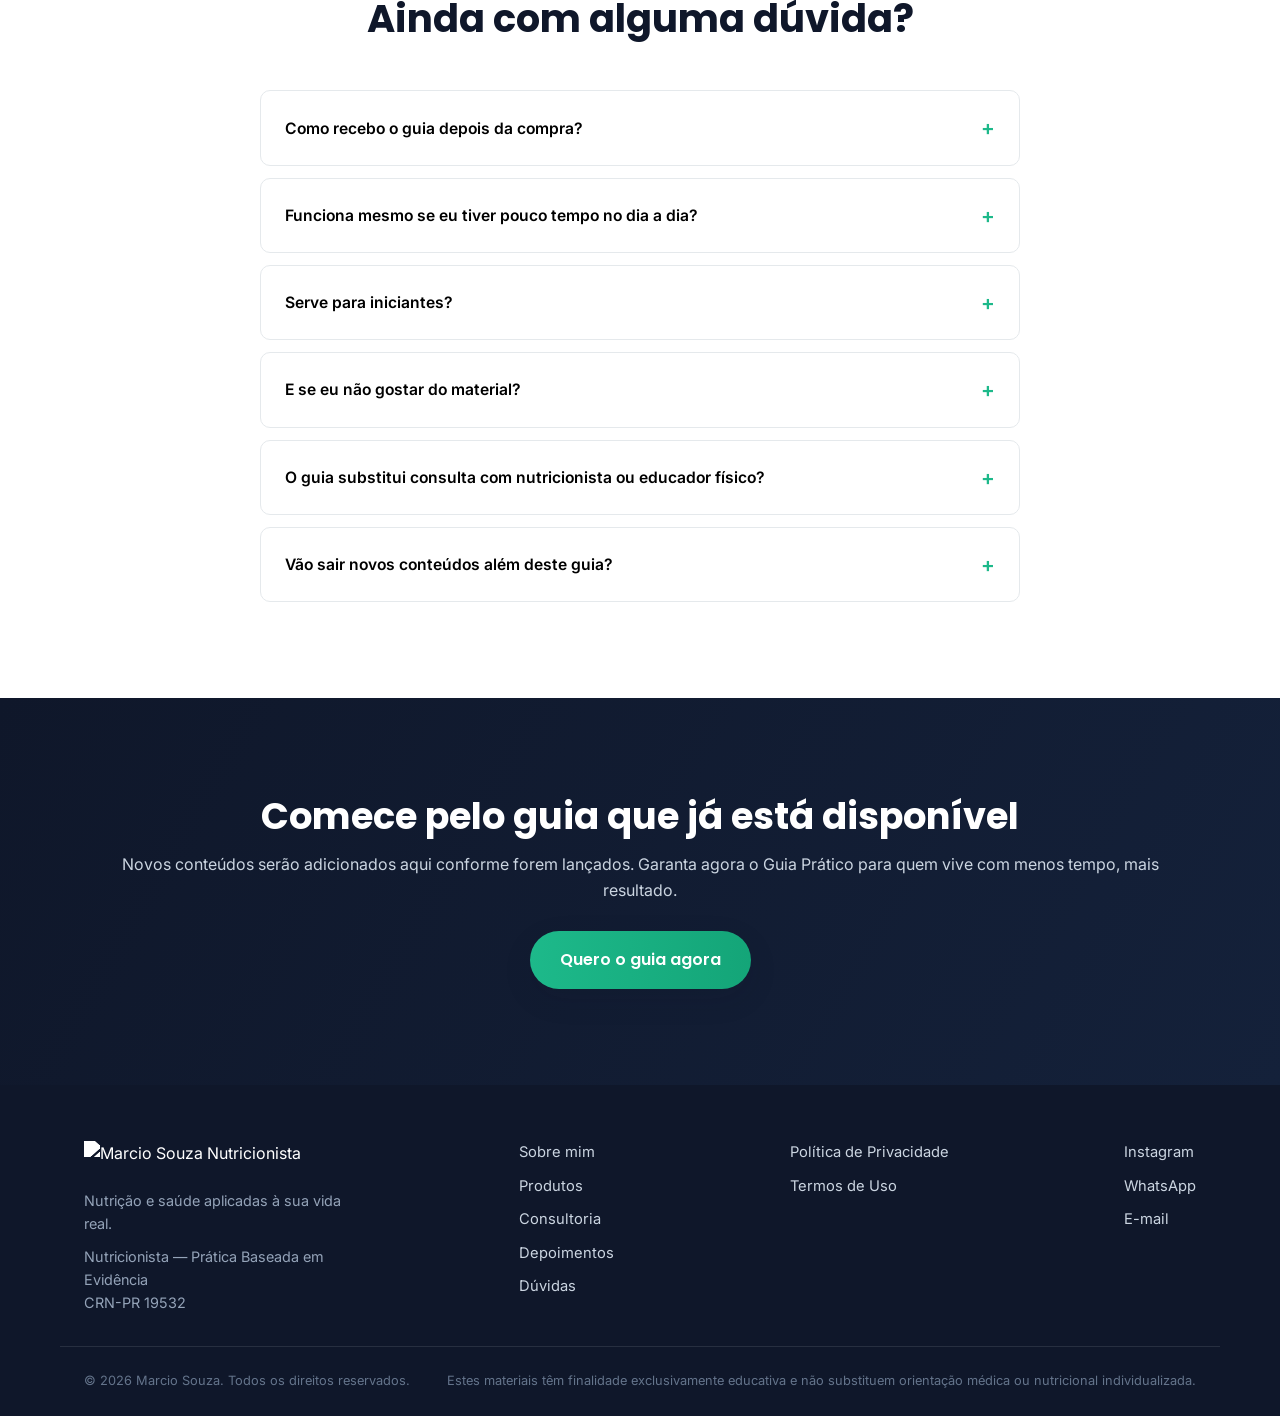
==== commit ae62e3d4: "Adiciona identidade profissional e consultoria online ao site Atualiza o site com credenciais reais " ====
--- a/index.html
+++ b/index.html
@@ -3,8 +3,8 @@
 <head>
 <meta charset="UTF-8">
 <meta name="viewport" content="width=device-width, initial-scale=1.0">
-<title>Marcio Souza | Guias de Nutrição e Treino Baseados em Evidências</title>
-<meta name="description" content="Guias práticos de nutrição, treino e hábitos saudáveis, escritos por Marcio Souza — Bacharel em Educação Física e Nutrição. Conheça o Guia Prático para quem vive com menos tempo, mais resultado.">
+<title>Marcio Souza | Nutricionista CRN-PR 19532 — Conteúdos e Consultoria Online</title>
+<meta name="description" content="Marcio Souza, nutricionista (CRN-PR 19532) com Prática Baseada em Evidência. Conteúdos sobre nutrição, saúde e exercício físico, guias digitais e consultoria online.">
 <link rel="preconnect" href="https://fonts.googleapis.com">
 <link rel="preconnect" href="https://fonts.gstatic.com" crossorigin>
 <link href="https://fonts.googleapis.com/css2?family=Poppins:wght@500;600;700;800&family=Inter:wght@400;500;600;700&display=swap" rel="stylesheet">
@@ -27,6 +27,14 @@
                          com o mesmo nome, ou atualize o "src" das tags <img>)
   - Preço            -> dentro da seção "Comprar" (id="comprar")
   - Link de compra   -> botão com o comentário "LINK DE PAGAMENTO" abaixo
+
+  IMAGENS DA MARCA (pasta /img):
+  - logo-marcio-souza.png -> sua logo (usada no header e no rodapé)
+  - foto-marcio-souza.jpg -> sua foto (usada em "Sobre mim" e "Consultoria")
+  Salve os arquivos com esses nomes exatos dentro da pasta /img.
+
+  WHATSAPP: procure por "55XXXXXXXXXXX" neste arquivo (3 ocorrências) e
+  troque pelo seu número real, no formato DDI+DDD+número (ex: 5541999998888).
 
   COMO GERAR O LINK DE PAGAMENTO (Mercado Pago):
   1. Acesse sua conta Mercado Pago > Cobrar > Link de pagamento
@@ -42,11 +50,13 @@
 <!-- HEADER -->
 <header class="header" id="header">
   <div class="container header__inner">
-    <a href="#topo" class="logo">Marcio<span>Souza</span></a>
+    <!-- Imagem editável: troque o arquivo em /img -->
+    <a href="#topo" class="logo"><img src="img/logo-marcio-souza.png" alt="Marcio Souza Nutricionista" class="logo-img"></a>
 
     <nav class="nav" id="nav">
       <a href="#sobre" class="nav__link">Sobre mim</a>
       <a href="#produtos" class="nav__link">Produtos</a>
+      <a href="#consultoria" class="nav__link">Consultoria</a>
       <a href="#depoimentos" class="nav__link">Depoimentos</a>
       <a href="#faq" class="nav__link">Dúvidas</a>
     </nav>
@@ -65,23 +75,23 @@
   <section class="hero">
     <div class="container hero__inner">
       <div class="hero__content reveal">
-        <span class="badge">📘 Conteúdo digital</span>
-        <h1>Guias práticos de nutrição e treino para o seu <span class="text-gradient">dia a dia</span></h1>
+        <span class="badge">🥗 Nutricionista CRN-PR 19532</span>
+        <h1>Conteúdos práticos sobre nutrição, saúde e exercício físico, direto da <span class="text-gradient">prática baseada em evidência</span></h1>
         <p class="hero__subtitle">
-          Conteúdos diretos ao ponto, escritos por um profissional formado em Educação Física
-          e Nutrição — pensados para quem tem pouco tempo, mas quer fazer escolhas melhores
-          pela própria saúde.
+          Aqui você encontra conteúdos sobre nutrição, exercício físico e saúde escritos por
+          um nutricionista — e, se preferir um acompanhamento individual, também atendo
+          pacientes de forma online.
         </p>
 
         <ul class="hero__points">
           <li>✅ Conteúdo baseado em evidências científicas</li>
-          <li>✅ Desenvolvido a partir da experiência profissional do autor</li>
+          <li>✅ Escrito por um nutricionista (CRN-PR 19532)</li>
           <li>✅ Linguagem clara e direta ao ponto</li>
         </ul>
 
         <div class="hero__actions">
           <a href="#comprar" class="btn btn--primary btn--large">Quero o guia disponível agora</a>
-          <a href="#produtos" class="btn btn--ghost btn--large">Ver todos os conteúdos</a>
+          <a href="#consultoria" class="btn btn--ghost btn--large">Quero ser paciente</a>
         </div>
 
         <div class="hero__trust">
@@ -102,9 +112,9 @@
   <!-- FAIXA DE AUTORIDADE -->
   <section class="strip">
     <div class="container strip__inner">
-      <span>🎓 Bacharel em Educação Física</span>
-      <span>🥗 Bacharel em Nutrição</span>
-      <span>📖 Conteúdo baseado em evidências</span>
+      <span>🥗 Nutricionista — CRN-PR 19532</span>
+      <span>📖 Prática Baseada em Evidência</span>
+      <span>🖥️ Atendimento 100% online</span>
       <span>🔒 Compra 100% segura</span>
     </div>
   </section>
@@ -215,14 +225,20 @@
   <section class="section about" id="sobre">
     <div class="container about__inner">
       <div class="about__media reveal">
-        <div class="about__photo" aria-hidden="true">MS</div>
+        <!-- Imagem editável: troque o arquivo em /img -->
+        <img src="img/foto-marcio-souza.jpg" alt="Marcio Souza, nutricionista" class="about__photo-img">
       </div>
       <div class="about__content reveal">
         <span class="eyebrow">Quem escreve esses conteúdos</span>
         <h2>Oi, eu sou o Marcio Souza</h2>
         <p>
-          Sou bacharel em <strong>Educação Física</strong> e em <strong>Nutrição</strong>,
-          e passei anos atendendo pacientes e alunos dentro de clínicas e academias.
+          Sou <strong>nutricionista (CRN-PR 19532)</strong> e bacharel em <strong>Educação
+          Física</strong>, e passei anos atendendo pacientes e alunos dentro de clínicas e academias.
+        </p>
+        <p>
+          Trabalho com <strong>Prática Baseada em Evidência</strong>: ou seja, as orientações
+          que você encontra aqui — seja num guia digital, seja num atendimento individual —
+          são baseadas em ciência, não em modismo.
         </p>
         <p>
           Nesse tempo, percebi o mesmo padrão se repetindo: as pessoas não precisavam de
@@ -230,11 +246,67 @@
           simples, baseado em ciência, que coubesse na vida real delas.
         </p>
         <p>
-          Decidi tirar esse conhecimento das quatro paredes do consultório e da academia
-          e transformar em guias práticos que qualquer pessoa possa consultar, no seu
-          próprio ritmo, de qualquer lugar.
+          Foi por isso que comecei a transformar esse conhecimento em guias práticos que
+          qualquer pessoa possa consultar, no seu próprio ritmo. E para quem prefere um
+          acompanhamento individual, também atendo pacientes <a href="#consultoria">de forma online</a>.
         </p>
-        <p>O primeiro deles é o <strong>Guia Prático para quem vive com menos tempo, mais resultado</strong> — e outros já estão a caminho.</p>
+      </div>
+    </div>
+  </section>
+
+  <!-- CONSULTORIA ONLINE -->
+  <section class="section consulting" id="consultoria">
+    <div class="container consulting__inner">
+      <div class="consulting__content reveal">
+        <span class="eyebrow">Atendimento individual</span>
+        <h2>Quer um acompanhamento nutricional personalizado?</h2>
+        <p class="consulting__lead">
+          Além dos guias digitais, também atendo pacientes de forma 100% online, com plano
+          alimentar personalizado e acompanhamento contínuo — sempre com Prática Baseada em Evidência.
+        </p>
+
+        <ol class="consulting__steps">
+          <li>
+            <span class="consulting__step-number">1</span>
+            <div>
+              <h3>Agendamento</h3>
+              <p>Você agenda sua consulta online, no dia e horário que forem melhores pra você.</p>
+            </div>
+          </li>
+          <li>
+            <span class="consulting__step-number">2</span>
+            <div>
+              <h3>Anamnese completa</h3>
+              <p>Conversamos sobre seu histórico, rotina, objetivos e preferências alimentares.</p>
+            </div>
+          </li>
+          <li>
+            <span class="consulting__step-number">3</span>
+            <div>
+              <h3>Plano alimentar personalizado</h3>
+              <p>Você recebe uma orientação nutricional individualizada, feita sob medida para você.</p>
+            </div>
+          </li>
+          <li>
+            <span class="consulting__step-number">4</span>
+            <div>
+              <h3>Acompanhamento</h3>
+              <p>Retornos periódicos para ajustar o plano e acompanhar sua evolução.</p>
+            </div>
+          </li>
+        </ol>
+
+        <!--
+          LINK DE CONTATO: troque "55XXXXXXXXXXX" pelo seu número de WhatsApp
+          com DDI+DDD (ex: 5541999998888). O mesmo número deve ser usado no
+          botão flutuante de WhatsApp no fim da página.
+        -->
+        <a href="https://wa.me/55XXXXXXXXXXX?text=Ol%C3%A1%2C%20quero%20ser%20paciente%20e%20saber%20mais%20sobre%20a%20consultoria%20online" class="btn btn--primary btn--large" target="_blank" rel="noopener">Quero ser paciente</a>
+      </div>
+
+      <div class="consulting__media reveal">
+        <!-- Imagem editável: troque o arquivo em /img -->
+        <img src="img/foto-marcio-souza.jpg" alt="Marcio Souza, nutricionista" class="consulting__photo">
       </div>
     </div>
   </section>
@@ -504,15 +576,16 @@
 <footer class="footer">
   <div class="container footer__inner">
     <div class="footer__brand">
-      <a href="#topo" class="logo">Marcio<span>Souza</span></a>
-      <p>Educação Física &amp; Nutrição aplicadas à sua vida real.</p>
-      <!-- Substitua pelos seus números reais de registro profissional -->
-      <p class="footer__credentials">Bacharel em Educação Física e em Nutrição<br>CRN [seu número] · CREF [seu número]</p>
+      <!-- Imagem editável: troque o arquivo em /img -->
+      <img src="img/logo-marcio-souza.png" alt="Marcio Souza Nutricionista" class="logo-img logo-img--footer">
+      <p>Nutrição e saúde aplicadas à sua vida real.</p>
+      <p class="footer__credentials">Nutricionista — Prática Baseada em Evidência<br>CRN-PR 19532</p>
     </div>
 
     <div class="footer__links">
       <a href="#sobre">Sobre mim</a>
       <a href="#produtos">Produtos</a>
+      <a href="#consultoria">Consultoria</a>
       <a href="#depoimentos">Depoimentos</a>
       <a href="#faq">Dúvidas</a>
     </div>
@@ -523,8 +596,9 @@
     </div>
 
     <div class="footer__social">
-      <a href="#" aria-label="Instagram">Instagram</a>
-      <a href="#" aria-label="WhatsApp">WhatsApp</a>
+      <!-- Troque pelos seus links reais -->
+      <a href="https://instagram.com/marciosouzanutri" target="_blank" rel="noopener" aria-label="Instagram">Instagram</a>
+      <a href="https://wa.me/55XXXXXXXXXXX" target="_blank" rel="noopener" aria-label="WhatsApp">WhatsApp</a>
       <a href="#" aria-label="E-mail">E-mail</a>
     </div>
   </div>
@@ -534,7 +608,8 @@
   </div>
 </footer>
 
-<a href="#" class="whatsapp-float" aria-label="Falar no WhatsApp" target="_blank" rel="noopener">
+<!-- Troque "55XXXXXXXXXXX" pelo seu número de WhatsApp (DDI+DDD+número) -->
+<a href="https://wa.me/55XXXXXXXXXXX" class="whatsapp-float" aria-label="Falar no WhatsApp" target="_blank" rel="noopener">
   <svg viewBox="0 0 32 32" width="28" height="28" fill="currentColor" aria-hidden="true">
     <path d="M16 0C7.2 0 0 7.2 0 16c0 2.8.7 5.5 2.1 7.9L0 32l8.3-2.2C10.6 31 13.3 32 16 32c8.8 0 16-7.2 16-16S24.8 0 16 0zm0 29.3c-2.4 0-4.7-.6-6.7-1.8l-.5-.3-5 1.3 1.3-4.9-.3-.5C3.4 21 2.7 18.6 2.7 16 2.7 8.7 8.7 2.7 16 2.7S29.3 8.7 29.3 16 23.3 29.3 16 29.3zm7.3-9.2c-.4-.2-2.4-1.2-2.7-1.3-.4-.1-.6-.2-.9.2-.3.4-1 1.3-1.2 1.5-.2.2-.4.3-.8.1-.4-.2-1.6-.6-3.1-1.9-1.1-1-1.9-2.2-2.2-2.6-.2-.4 0-.6.2-.8.2-.2.4-.4.6-.7.2-.2.3-.4.4-.6.1-.3 0-.5 0-.7-.1-.2-.9-2.2-1.2-3-.3-.8-.7-.7-.9-.7h-.8c-.3 0-.7.1-1 .5-.3.4-1.3 1.3-1.3 3.1 0 1.8 1.3 3.6 1.5 3.9.2.3 2.6 4 6.3 5.6.9.4 1.6.6 2.1.8.9.3 1.7.2 2.3.1.7-.1 2.4-1 2.7-1.9.3-.9.3-1.7.2-1.9-.1-.2-.3-.3-.7-.5z"/>
   </svg>
--- a/style.css
+++ b/style.css
@@ -148,10 +148,14 @@
   font-family: var(--font-display);
   font-weight: 800;
   font-size: 1.2rem;
+  display: inline-flex;
+  align-items: center;
 }
 .logo span { color: var(--color-primary); }
-
-.nav { display: flex; gap: 28px; }
+.logo-img { height: 42px; width: auto; display: block; }
+.logo-img--footer { height: 38px; filter: brightness(0) invert(1); }
+
+.nav { display: flex; gap: 22px; }
 .nav__link {
   font-weight: 500;
   font-size: 0.94rem;
@@ -396,22 +400,56 @@
   gap: 56px;
   align-items: center;
 }
-.about__photo {
-  aspect-ratio: 1;
+.about__photo-img {
+  width: 100%;
+  aspect-ratio: 4/5;
+  object-fit: cover;
   border-radius: var(--radius-lg);
-  background: linear-gradient(150deg, var(--color-primary), var(--color-accent));
-  display: flex;
-  align-items: center;
-  justify-content: center;
-  font-family: var(--font-display);
-  font-size: 3.4rem;
-  font-weight: 800;
-  color: #fff;
   box-shadow: var(--shadow-lg);
 }
 .about__content h2 { font-size: clamp(1.6rem, 3vw, 2.1rem); margin-bottom: 18px; }
+.about__content a { color: var(--color-primary-dark); font-weight: 600; text-decoration: underline; }
 .about__content p { color: var(--color-ink-soft); margin-bottom: 14px; }
 .about__content strong { color: var(--color-ink); }
+
+/* ==========================================================================
+   CONSULTING (atendimento individual online)
+   ========================================================================== */
+.consulting { background: var(--color-bg-alt); }
+.consulting__inner {
+  display: grid;
+  grid-template-columns: 1.3fr 0.7fr;
+  gap: 56px;
+  align-items: center;
+}
+.consulting__content h2 { font-size: clamp(1.6rem, 3vw, 2.1rem); margin: 10px 0 16px; }
+.consulting__lead { color: var(--color-ink-soft); margin-bottom: 32px; max-width: 560px; }
+
+.consulting__steps { display: flex; flex-direction: column; gap: 20px; margin-bottom: 36px; }
+.consulting__steps li { display: flex; gap: 16px; align-items: flex-start; }
+.consulting__step-number {
+  flex-shrink: 0;
+  width: 34px; height: 34px;
+  border-radius: 50%;
+  background: var(--color-primary);
+  color: #fff;
+  display: flex; align-items: center; justify-content: center;
+  font-family: var(--font-display);
+  font-weight: 700;
+  font-size: 0.95rem;
+}
+.consulting__steps h3 { font-size: 1rem; margin-bottom: 4px; }
+.consulting__steps p { color: var(--color-ink-soft); font-size: 0.92rem; }
+
+.consulting__media { display: flex; justify-content: center; }
+.consulting__photo {
+  width: 100%;
+  max-width: 320px;
+  aspect-ratio: 4/5;
+  object-fit: cover;
+  border-radius: var(--radius-lg);
+  box-shadow: var(--shadow-lg);
+}
 
 /* ==========================================================================
    MODULES / CONTENT LIST
@@ -697,7 +735,9 @@
   .product-head__inner { grid-template-columns: 1fr; }
   .product-head__image { max-width: 280px; margin-inline: auto; }
   .about__inner { grid-template-columns: 1fr; }
-  .about__photo { max-width: 220px; margin-inline: auto; }
+  .about__photo-img { max-width: 260px; margin-inline: auto; }
+  .consulting__inner { grid-template-columns: 1fr; }
+  .consulting__photo { max-width: 260px; margin-inline: auto; }
   .problem__grid { grid-template-columns: repeat(2, 1fr); }
   .modules { grid-template-columns: repeat(2, 1fr); }
   .testimonials__grid { grid-template-columns: 1fr; }
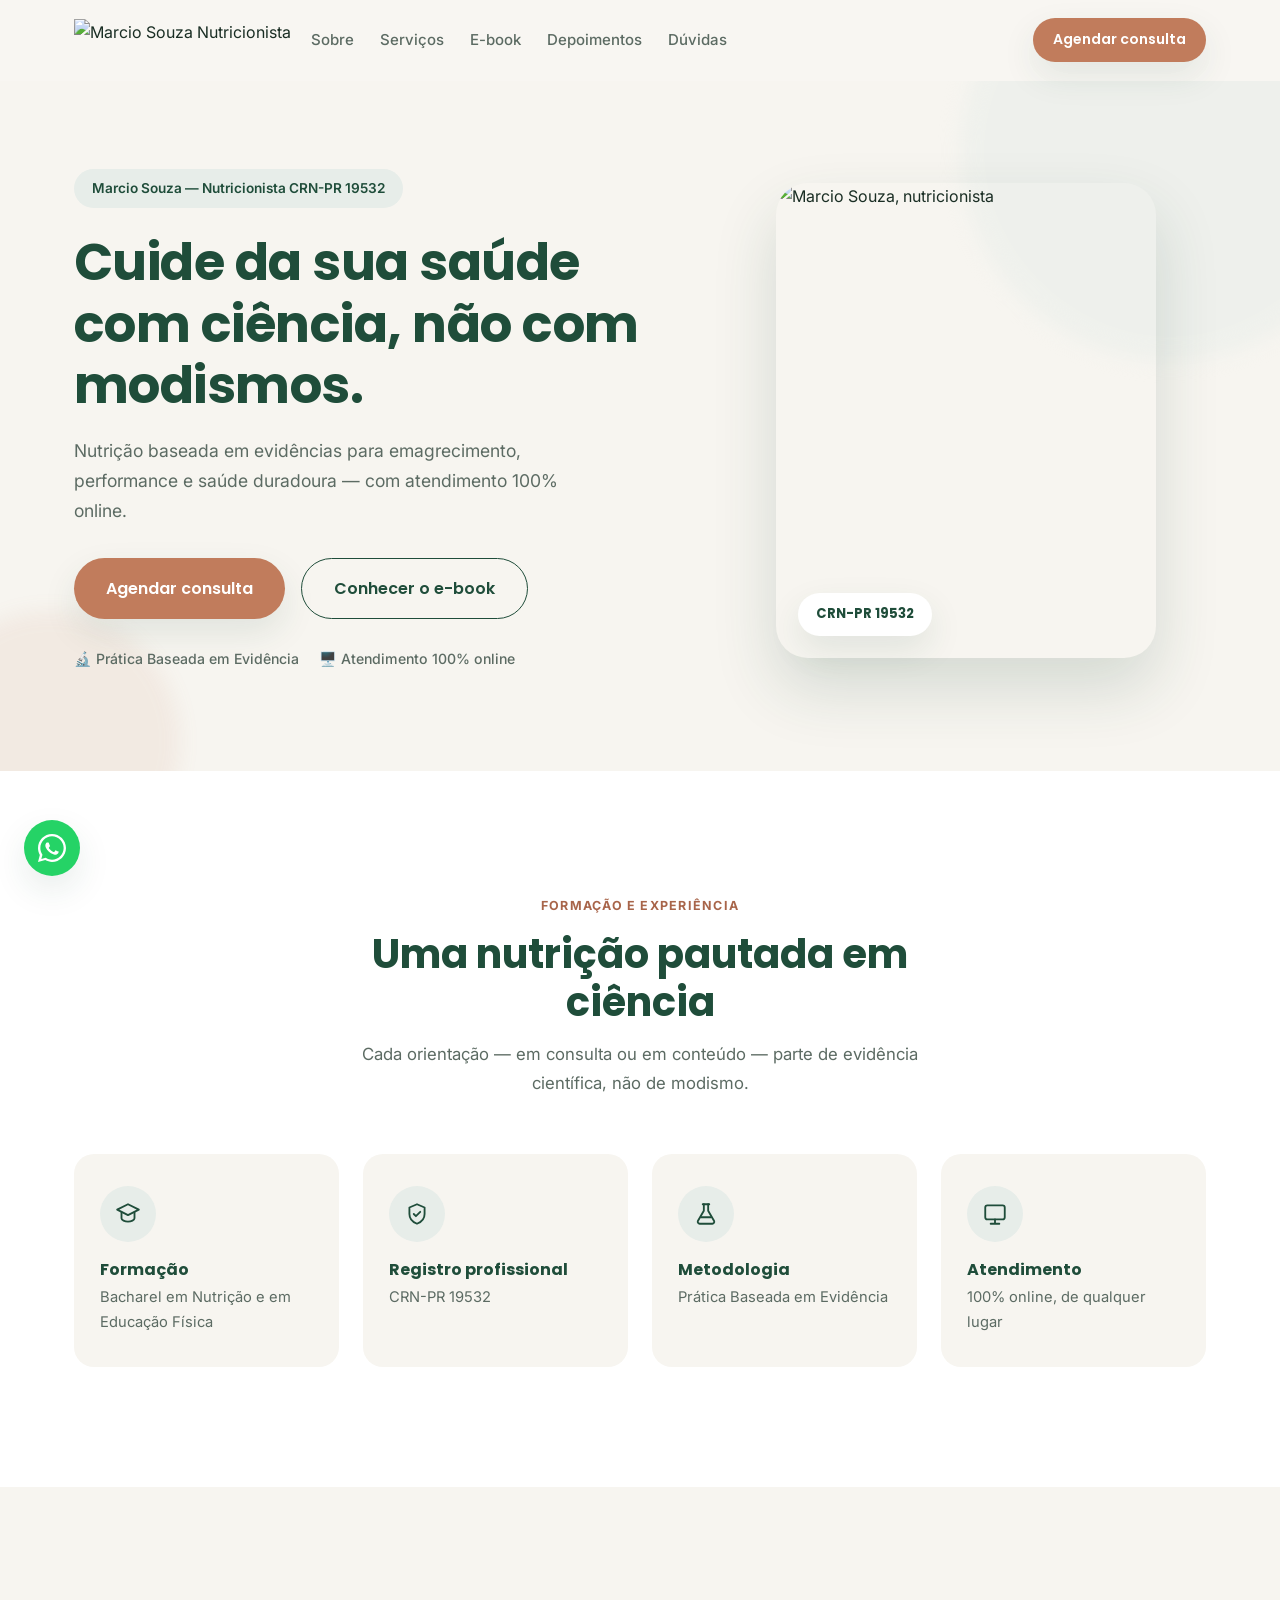
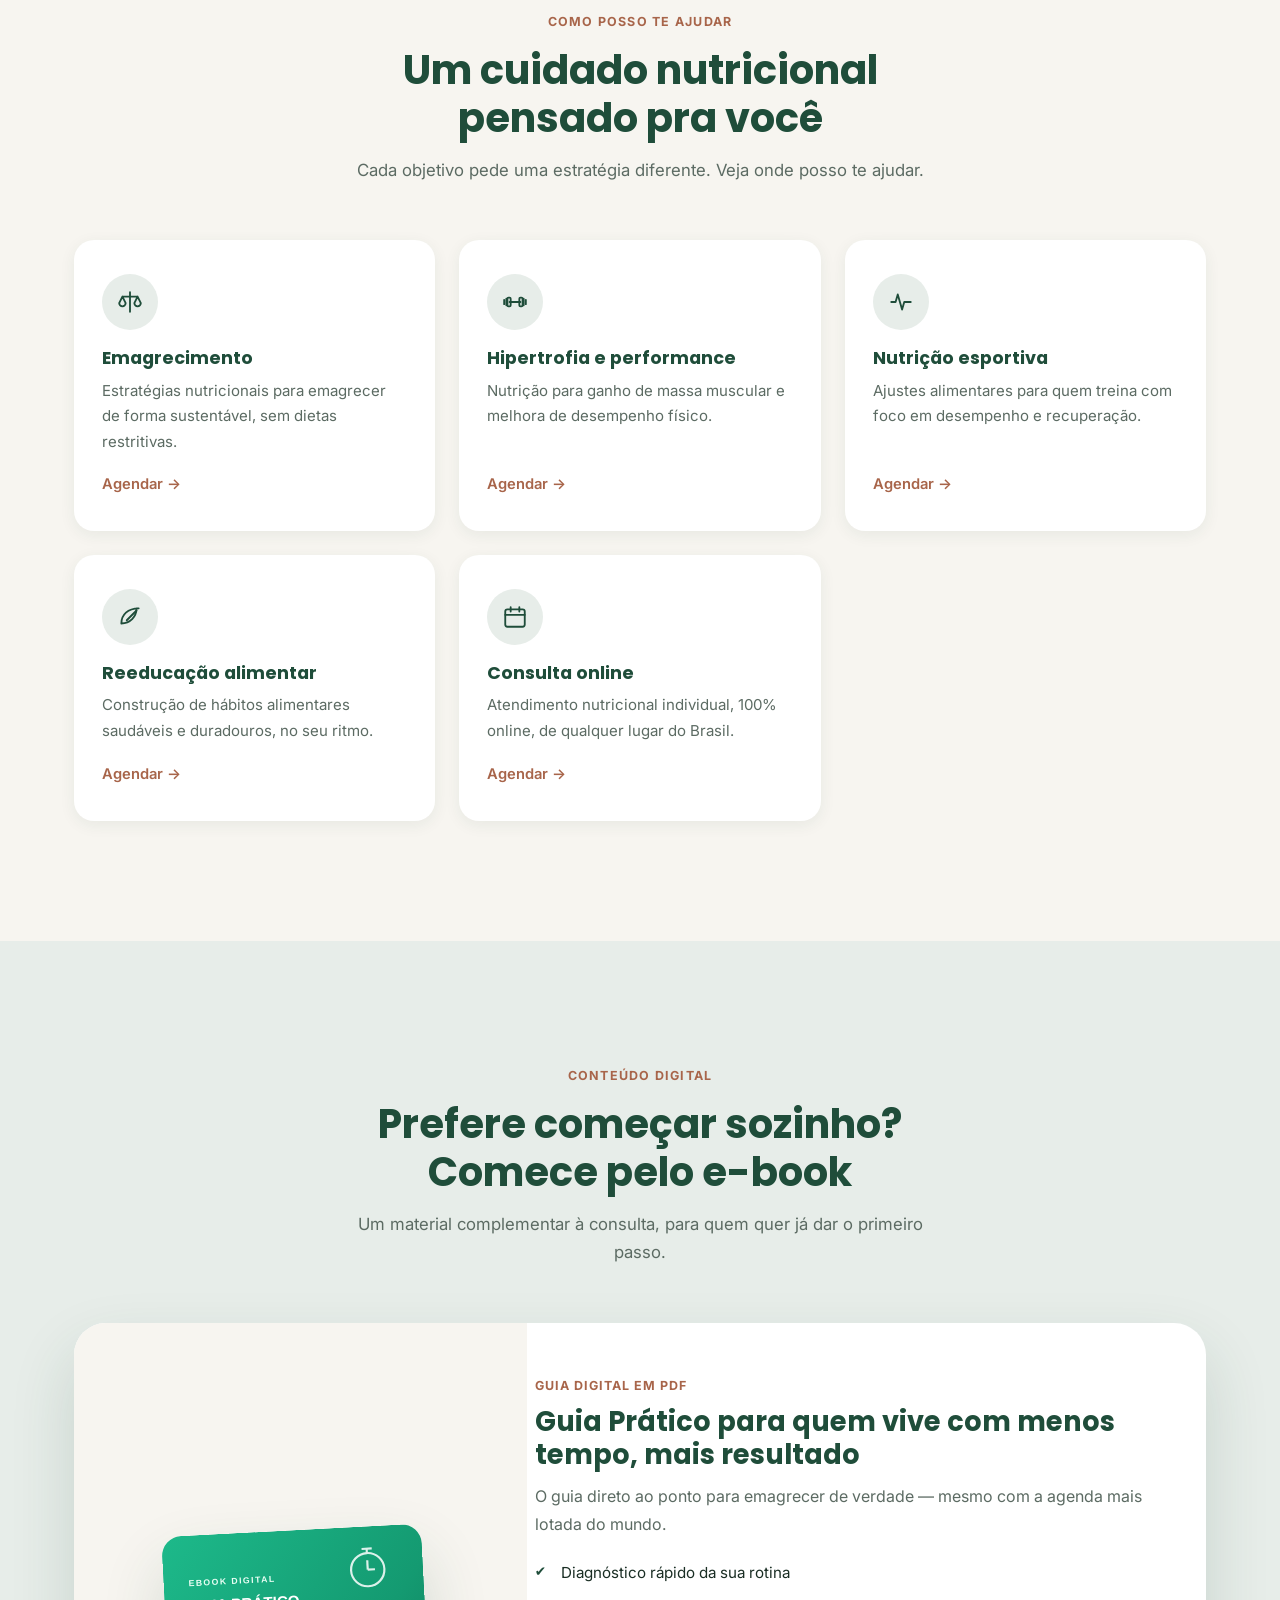
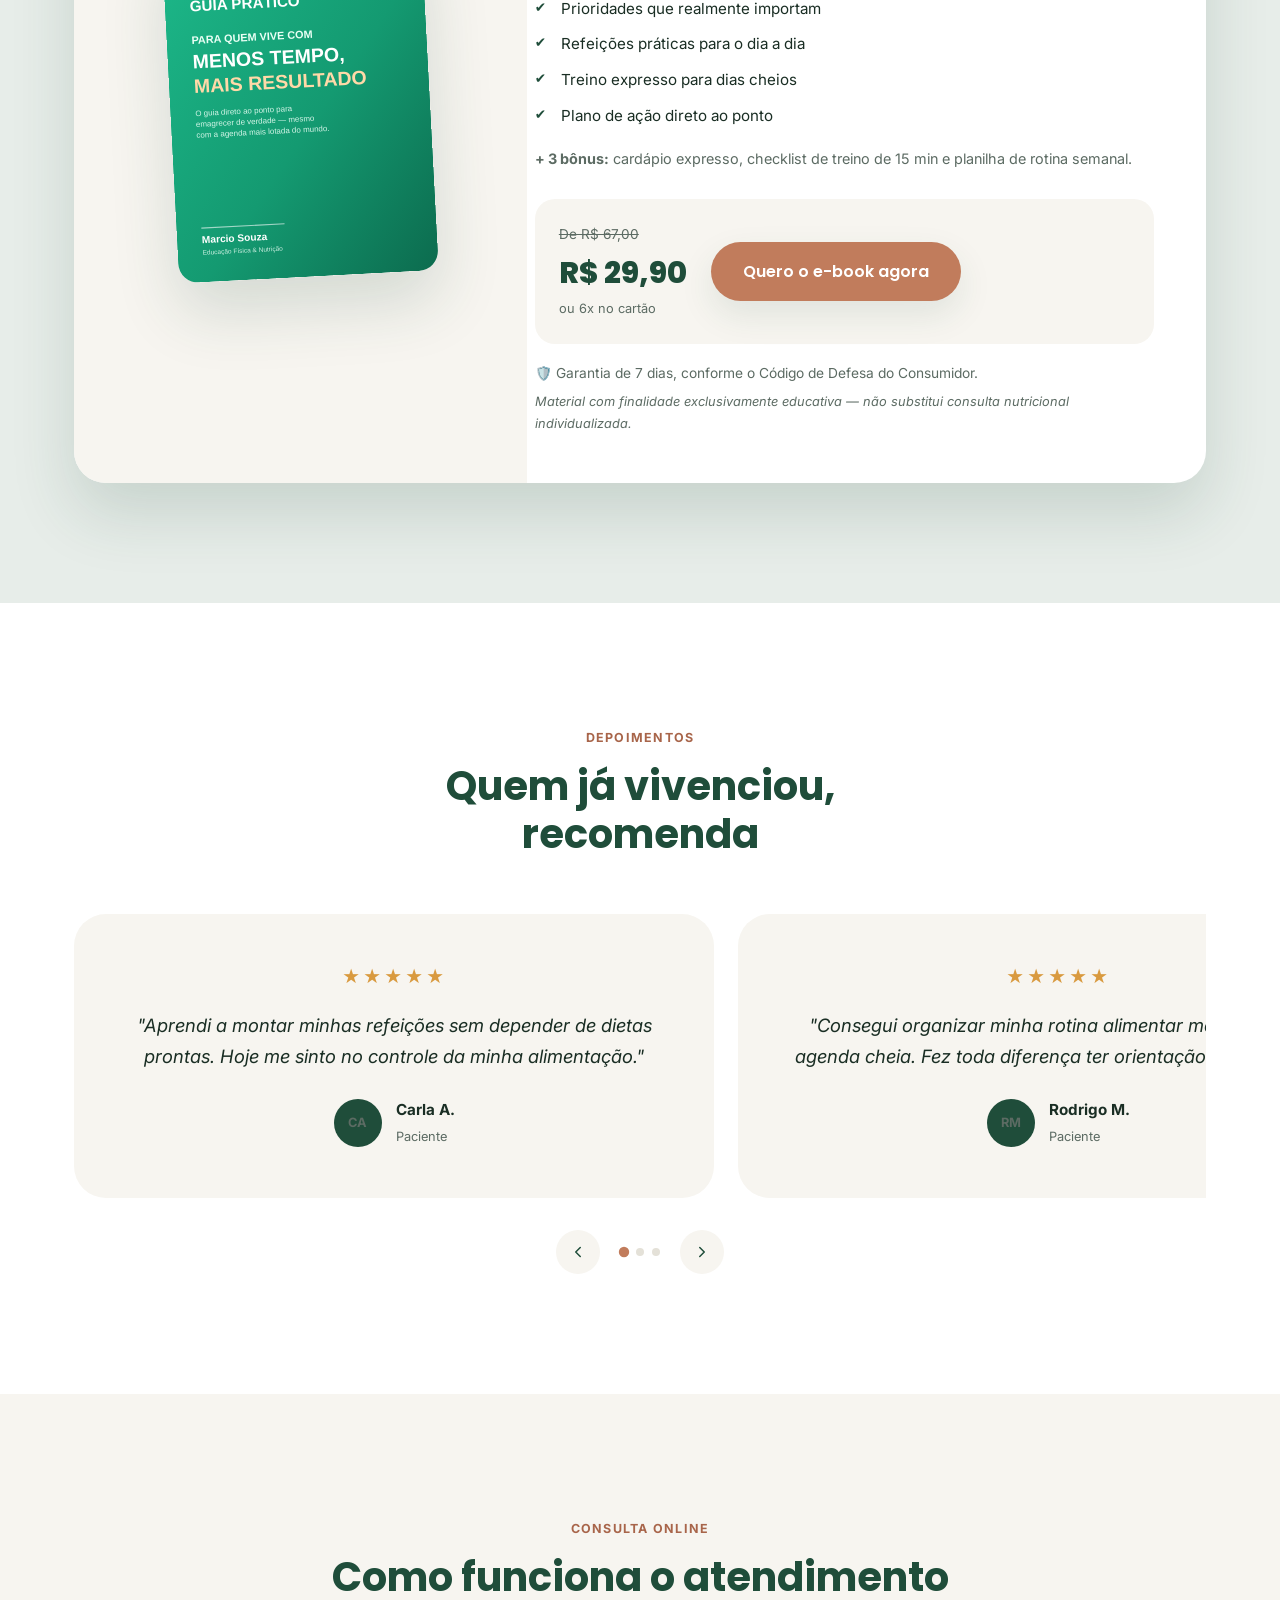
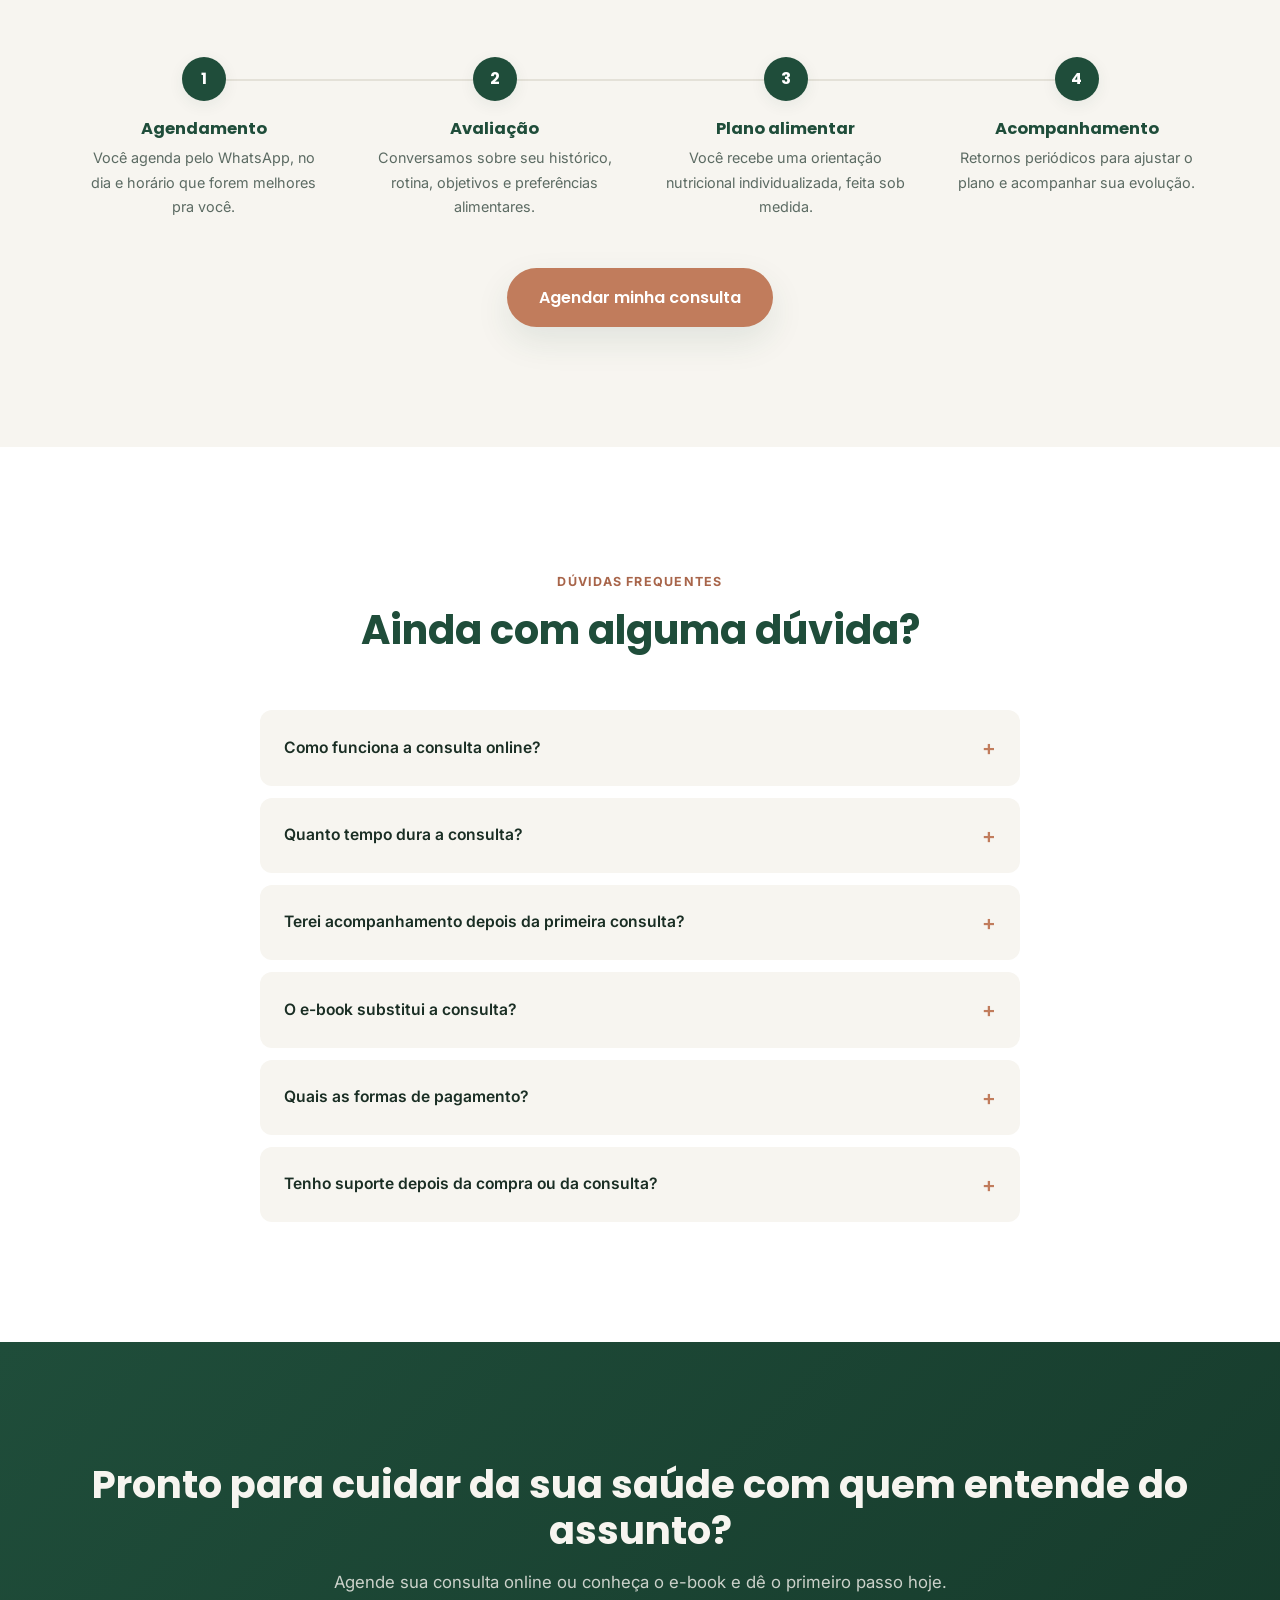
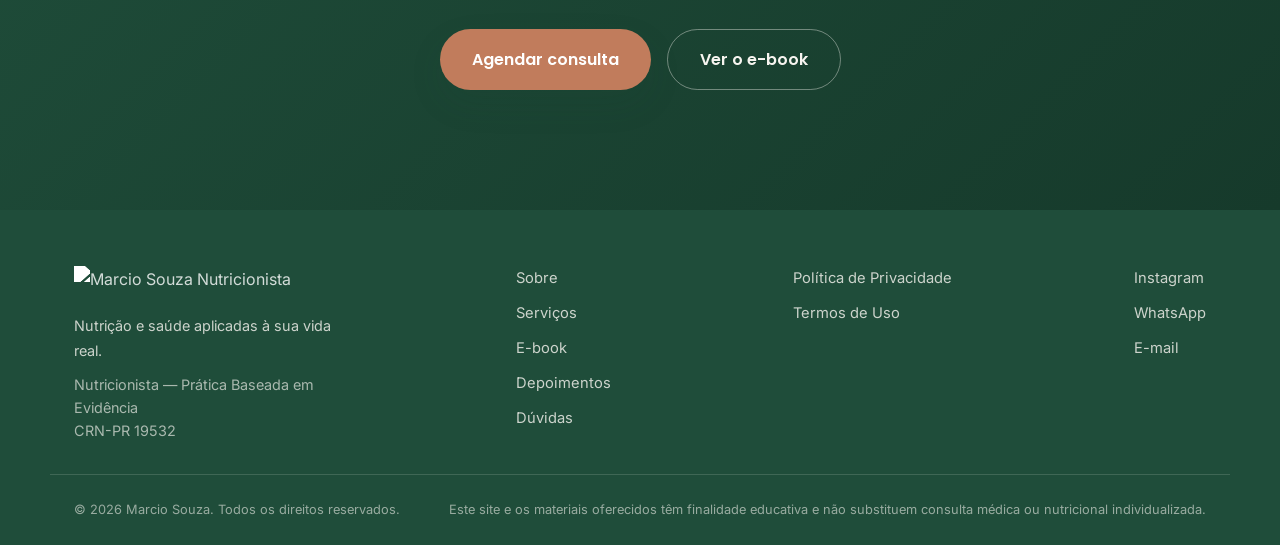
==== commit f208132e: "Redesign completo: nutricionista como protagonista, e-book complementar Reestrutura a página inteira" ====
--- a/index.html
+++ b/index.html
@@ -3,8 +3,8 @@
 <head>
 <meta charset="UTF-8">
 <meta name="viewport" content="width=device-width, initial-scale=1.0">
-<title>Marcio Souza | Nutricionista CRN-PR 19532 — Conteúdos e Consultoria Online</title>
-<meta name="description" content="Marcio Souza, nutricionista (CRN-PR 19532) com Prática Baseada em Evidência. Conteúdos sobre nutrição, saúde e exercício físico, guias digitais e consultoria online.">
+<title>Marcio Souza | Nutricionista CRN-PR 19532 — Consultoria Online</title>
+<meta name="description" content="Marcio Souza, nutricionista (CRN-PR 19532) com Prática Baseada em Evidência. Consultoria nutricional 100% online para emagrecimento, hipertrofia e saúde duradoura.">
 <link rel="preconnect" href="https://fonts.googleapis.com">
 <link rel="preconnect" href="https://fonts.gstatic.com" crossorigin>
 <link href="https://fonts.googleapis.com/css2?family=Poppins:wght@500;600;700;800&family=Inter:wght@400;500;600;700&display=swap" rel="stylesheet">
@@ -16,34 +16,28 @@
   ============================================================================
   COMO ESSA PÁGINA FUNCIONA (leia antes de editar)
   ============================================================================
-  Esta página foi pensada como uma VITRINE DE CONTEÚDOS, não apenas a venda
-  de um único ebook. Hoje existe 1 produto disponível ("Guia Prático para
-  quem vive com menos tempo, mais resultado"). Conforme você for lançando
-  novos guias, adicione novos cards na seção "Catálogo" (#produtos) e, se
-  quiser, uma nova seção de detalhes/venda para cada novo produto.
-
-  O QUE EDITAR PARA CADA PRODUTO:
-  - Imagem de capa   -> pasta /img (troque o arquivo .svg por um .jpg/.png
-                         com o mesmo nome, ou atualize o "src" das tags <img>)
-  - Preço            -> dentro da seção "Comprar" (id="comprar")
-  - Link de compra   -> botão com o comentário "LINK DE PAGAMENTO" abaixo
-
-  IMAGENS DA MARCA (pasta /img):
-  - logo-marcio-souza.png -> sua logo (usada no header e no rodapé)
-  - foto-marcio-souza.jpg -> sua foto (usada em "Sobre mim" e "Consultoria")
-  Salve os arquivos com esses nomes exatos dentro da pasta /img.
-
-  WHATSAPP: procure por "55XXXXXXXXXXX" neste arquivo (3 ocorrências) e
-  troque pelo seu número real, no formato DDI+DDD+número (ex: 5541999998888).
-
-  COMO GERAR O LINK DE PAGAMENTO (Mercado Pago):
-  1. Acesse sua conta Mercado Pago > Cobrar > Link de pagamento
-  2. Crie um link para o produto, com o preço definido
-  3. Copie o link gerado (algo como https://mpago.la/xxxxxxx)
-  4. Cole no "href" do botão "Comprar agora" (procure por LINK DE PAGAMENTO)
-  Alternativa: plataformas como Hotmart, Kiwify ou Eduzz entregam o PDF
-  automaticamente por e-mail após o pagamento — vale avaliar se você quer
-  entrega automática do arquivo.
+  Posicionamento: Marcio Souza, nutricionista, é o protagonista da página.
+  O e-book aparece em UMA seção própria (#ebook), com fundo diferenciado,
+  como produto complementar — ele não compete com a apresentação do
+  profissional nem com a consultoria.
+
+  IMAGENS DA MARCA (pasta /img) — salve com esses nomes exatos:
+  - logo-marcio-souza.png -> sua logo (header e rodapé)
+  - foto-marcio-souza.jpg -> sua foto (hero e prova de autoridade)
+  - capa-guia-menos-tempo-mais-resultado.svg -> capa do e-book (troque por
+    um mockup .png/.jpg quando tiver a arte final)
+
+  WHATSAPP: procure por "55XXXXXXXXXXX" neste arquivo e troque pelo seu
+  número real, no formato DDI+DDD+número (ex: 5541999998888). É usado no
+  botão "Agendar consulta", nos cards de serviço, na timeline, no CTA
+  final e no botão flutuante.
+
+  LINK DE PAGAMENTO DO E-BOOK: procure por "LINK DE PAGAMENTO" na seção
+  #ebook e cole o link gerado no Mercado Pago (Cobrar > Link de pagamento)
+  ou da plataforma de sua escolha.
+
+  QUANDO LANÇAR NOVOS PRODUTOS DIGITAIS: duplique a seção "#ebook" logo
+  abaixo dela mesma, dê um novo id e ajuste o conteúdo.
   ============================================================================
 -->
 
@@ -54,14 +48,15 @@
     <a href="#topo" class="logo"><img src="img/logo-marcio-souza.png" alt="Marcio Souza Nutricionista" class="logo-img"></a>
 
     <nav class="nav" id="nav">
-      <a href="#sobre" class="nav__link">Sobre mim</a>
-      <a href="#produtos" class="nav__link">Produtos</a>
-      <a href="#consultoria" class="nav__link">Consultoria</a>
+      <a href="#autoridade" class="nav__link">Sobre</a>
+      <a href="#servicos" class="nav__link">Serviços</a>
+      <a href="#ebook" class="nav__link">E-book</a>
       <a href="#depoimentos" class="nav__link">Depoimentos</a>
       <a href="#faq" class="nav__link">Dúvidas</a>
     </nav>
 
-    <a href="#comprar" class="btn btn--primary btn--small header__cta">Comprar agora</a>
+    <!-- Troque "55XXXXXXXXXXX" pelo seu número de WhatsApp -->
+    <a href="https://wa.me/55XXXXXXXXXXX?text=Ol%C3%A1%2C%20quero%20agendar%20uma%20consulta" class="btn btn--cta btn--sm header__cta" target="_blank" rel="noopener">Agendar consulta</a>
 
     <button class="hamburger" id="hamburger" aria-label="Abrir menu" aria-expanded="false">
       <span></span><span></span><span></span>
@@ -71,502 +66,385 @@
 
 <main id="topo">
 
-  <!-- HERO -->
+  <!-- ============================================================ -->
+  <!-- 1. HERO -->
+  <!-- ============================================================ -->
   <section class="hero">
-    <div class="container hero__inner">
+    <span class="hero__blob hero__blob--1" aria-hidden="true"></span>
+    <span class="hero__blob hero__blob--2" aria-hidden="true"></span>
+
+    <div class="container hero__grid">
       <div class="hero__content reveal">
-        <span class="badge">🥗 Nutricionista CRN-PR 19532</span>
-        <h1>Conteúdos práticos sobre nutrição, saúde e exercício físico, direto da <span class="text-gradient">prática baseada em evidência</span></h1>
+        <span class="eyebrow-badge">Marcio Souza — Nutricionista CRN-PR 19532</span>
+        <h1>Cuide da sua saúde com ciência, não com modismos.</h1>
         <p class="hero__subtitle">
-          Aqui você encontra conteúdos sobre nutrição, exercício físico e saúde escritos por
-          um nutricionista — e, se preferir um acompanhamento individual, também atendo
-          pacientes de forma online.
+          Nutrição baseada em evidências para emagrecimento, performance e saúde
+          duradoura — com atendimento 100% online.
         </p>
 
-        <ul class="hero__points">
-          <li>✅ Conteúdo baseado em evidências científicas</li>
-          <li>✅ Escrito por um nutricionista (CRN-PR 19532)</li>
-          <li>✅ Linguagem clara e direta ao ponto</li>
-        </ul>
-
         <div class="hero__actions">
-          <a href="#comprar" class="btn btn--primary btn--large">Quero o guia disponível agora</a>
-          <a href="#consultoria" class="btn btn--ghost btn--large">Quero ser paciente</a>
-        </div>
-
-        <div class="hero__trust">
-          <span>📚 Novos guias sendo desenvolvidos com regularidade</span>
+          <a href="https://wa.me/55XXXXXXXXXXX?text=Ol%C3%A1%2C%20quero%20agendar%20uma%20consulta" class="btn btn--cta btn--lg" target="_blank" rel="noopener">Agendar consulta</a>
+          <a href="#ebook" class="btn btn--outline btn--lg">Conhecer o e-book</a>
+        </div>
+
+        <div class="hero__meta">
+          <span>🔬 Prática Baseada em Evidência</span>
+          <span>🖥️ Atendimento 100% online</span>
         </div>
       </div>
 
       <div class="hero__media reveal">
-        <div class="ebook-mock">
+        <div class="hero__photo-frame">
           <!-- Imagem editável: troque o arquivo em /img -->
-          <img class="ebook-mock__cover-img" src="img/capa-guia-menos-tempo-mais-resultado.svg" alt="Capa do Guia Prático para quem vive com menos tempo, mais resultado">
-          <div class="ebook-mock__shadow"></div>
-        </div>
-      </div>
-    </div>
-  </section>
-
-  <!-- FAIXA DE AUTORIDADE -->
-  <section class="strip">
-    <div class="container strip__inner">
-      <span>🥗 Nutricionista — CRN-PR 19532</span>
-      <span>📖 Prática Baseada em Evidência</span>
-      <span>🖥️ Atendimento 100% online</span>
-      <span>🔒 Compra 100% segura</span>
-    </div>
-  </section>
-
-  <!-- CATÁLOGO DE PRODUTOS -->
-  <section class="section catalog" id="produtos">
+          <img src="img/foto-marcio-souza.jpg" alt="Marcio Souza, nutricionista" class="hero__photo">
+          <span class="hero__photo-chip">CRN-PR 19532</span>
+        </div>
+      </div>
+    </div>
+  </section>
+
+  <!-- ============================================================ -->
+  <!-- 2. PROVA DE AUTORIDADE -->
+  <!-- ============================================================ -->
+  <section class="section authority" id="autoridade">
     <div class="container">
-      <span class="eyebrow center reveal">Biblioteca de conteúdos</span>
-      <h2 class="section__title reveal center-title">Conteúdos disponíveis</h2>
-      <p class="catalog__subtitle reveal">
-        Estou desenvolvendo novos guias práticos sobre nutrição, treino e hábitos saudáveis.
-        Este catálogo será atualizado conforme novos materiais forem lançados.
-      </p>
-
-      <div class="catalog__grid">
-
-        <!-- PRODUTO 1 (disponível) -->
-        <article class="product-card reveal">
-          <span class="product-card__badge product-card__badge--live">Disponível</span>
-          <div class="product-card__image-wrap">
-            <img class="product-card__image" src="img/capa-guia-menos-tempo-mais-resultado.svg" alt="Capa do Guia Prático para quem vive com menos tempo, mais resultado">
-          </div>
-          <div class="product-card__body">
-            <h3>Guia Prático para quem vive com menos tempo, mais resultado</h3>
-            <p>O guia direto ao ponto para emagrecer de verdade — mesmo com a agenda mais lotada do mundo.</p>
-            <div class="product-card__footer">
-              <span class="product-card__price">R$ 29,90</span>
-              <a href="#guia-menos-tempo" class="btn btn--primary btn--small">Ver detalhes</a>
+      <div class="section-header section-header--center reveal">
+        <span class="eyebrow">Formação e experiência</span>
+        <h2>Uma nutrição pautada em ciência</h2>
+        <p>Cada orientação — em consulta ou em conteúdo — parte de evidência científica, não de modismo.</p>
+      </div>
+
+      <div class="authority__grid">
+        <div class="authority__card reveal">
+          <span class="icon-circle">
+            <svg viewBox="0 0 24 24" fill="none" stroke="currentColor" stroke-width="1.7" stroke-linecap="round" stroke-linejoin="round"><path d="M12 3 2 8l10 5 10-5-10-5Z"/><path d="M6 10.5V16c0 1.5 3 3 6 3s6-1.5 6-3v-5.5"/></svg>
+          </span>
+          <h3>Formação</h3>
+          <p>Bacharel em Nutrição e em Educação Física</p>
+        </div>
+        <div class="authority__card reveal">
+          <span class="icon-circle">
+            <svg viewBox="0 0 24 24" fill="none" stroke="currentColor" stroke-width="1.7" stroke-linecap="round" stroke-linejoin="round"><path d="M12 3l7 3v6c0 4.5-3 7.5-7 9-4-1.5-7-4.5-7-9V6l7-3Z"/><path d="M9 12l2 2 4-4"/></svg>
+          </span>
+          <h3>Registro profissional</h3>
+          <p>CRN-PR 19532</p>
+        </div>
+        <div class="authority__card reveal">
+          <span class="icon-circle">
+            <svg viewBox="0 0 24 24" fill="none" stroke="currentColor" stroke-width="1.7" stroke-linecap="round" stroke-linejoin="round"><path d="M9 3h6"/><path d="M10 3v6l-5.5 9.5A1.8 1.8 0 0 0 6.1 21h11.8a1.8 1.8 0 0 0 1.6-2.5L14 9V3"/><path d="M7.5 15h9"/></svg>
+          </span>
+          <h3>Metodologia</h3>
+          <p>Prática Baseada em Evidência</p>
+        </div>
+        <div class="authority__card reveal">
+          <span class="icon-circle">
+            <svg viewBox="0 0 24 24" fill="none" stroke="currentColor" stroke-width="1.7" stroke-linecap="round" stroke-linejoin="round"><rect x="3" y="4" width="18" height="13" rx="2"/><path d="M8 21h8M12 17v4"/></svg>
+          </span>
+          <h3>Atendimento</h3>
+          <p>100% online, de qualquer lugar</p>
+        </div>
+      </div>
+      <!-- Quando confirmar pós-graduação, especializações ou cursos (ex: ISAK),
+           adicione um novo ".authority__card" seguindo o mesmo padrão acima. -->
+    </div>
+  </section>
+
+  <!-- ============================================================ -->
+  <!-- 3. COMO POSSO TE AJUDAR -->
+  <!-- ============================================================ -->
+  <section class="section services" id="servicos">
+    <div class="container">
+      <div class="section-header section-header--center reveal">
+        <span class="eyebrow">Como posso te ajudar</span>
+        <h2>Um cuidado nutricional pensado pra você</h2>
+        <p>Cada objetivo pede uma estratégia diferente. Veja onde posso te ajudar.</p>
+      </div>
+
+      <div class="services__grid">
+        <div class="service-card reveal">
+          <span class="icon-circle">
+            <svg viewBox="0 0 24 24" fill="none" stroke="currentColor" stroke-width="1.7" stroke-linecap="round" stroke-linejoin="round"><path d="M12 3v18M5 7h14M5 7l-3 6a3 3 0 0 0 6 0l-3-6Zm14 0l-3 6a3 3 0 0 0 6 0l-3-6Z"/></svg>
+          </span>
+          <h3>Emagrecimento</h3>
+          <p>Estratégias nutricionais para emagrecer de forma sustentável, sem dietas restritivas.</p>
+          <a href="https://wa.me/55XXXXXXXXXXX?text=Ol%C3%A1%2C%20quero%20saber%20mais%20sobre%20emagrecimento" class="service-card__link" target="_blank" rel="noopener">Agendar →</a>
+        </div>
+        <div class="service-card reveal">
+          <span class="icon-circle">
+            <svg viewBox="0 0 24 24" fill="none" stroke="currentColor" stroke-width="1.7" stroke-linecap="round" stroke-linejoin="round"><path d="M4 9v6M2 10v4M20 9v6M22 10v4M7 12h10"/><rect x="5" y="8" width="3" height="8" rx="1"/><rect x="16" y="8" width="3" height="8" rx="1"/></svg>
+          </span>
+          <h3>Hipertrofia e performance</h3>
+          <p>Nutrição para ganho de massa muscular e melhora de desempenho físico.</p>
+          <a href="https://wa.me/55XXXXXXXXXXX?text=Ol%C3%A1%2C%20quero%20saber%20mais%20sobre%20hipertrofia%20e%20performance" class="service-card__link" target="_blank" rel="noopener">Agendar →</a>
+        </div>
+        <div class="service-card reveal">
+          <span class="icon-circle">
+            <svg viewBox="0 0 24 24" fill="none" stroke="currentColor" stroke-width="1.7" stroke-linecap="round" stroke-linejoin="round"><path d="M3 12h4l2-7 4 14 2-7h6"/></svg>
+          </span>
+          <h3>Nutrição esportiva</h3>
+          <p>Ajustes alimentares para quem treina com foco em desempenho e recuperação.</p>
+          <a href="https://wa.me/55XXXXXXXXXXX?text=Ol%C3%A1%2C%20quero%20saber%20mais%20sobre%20nutri%C3%A7%C3%A3o%20esportiva" class="service-card__link" target="_blank" rel="noopener">Agendar →</a>
+        </div>
+        <div class="service-card reveal">
+          <span class="icon-circle">
+            <svg viewBox="0 0 24 24" fill="none" stroke="currentColor" stroke-width="1.7" stroke-linecap="round" stroke-linejoin="round"><path d="M20 4C10 4 4 10 4 18c8 0 14-6 14-14Z"/><path d="M9 15c3-3 6-6 9-9"/></svg>
+          </span>
+          <h3>Reeducação alimentar</h3>
+          <p>Construção de hábitos alimentares saudáveis e duradouros, no seu ritmo.</p>
+          <a href="https://wa.me/55XXXXXXXXXXX?text=Ol%C3%A1%2C%20quero%20saber%20mais%20sobre%20reeduca%C3%A7%C3%A3o%20alimentar" class="service-card__link" target="_blank" rel="noopener">Agendar →</a>
+        </div>
+        <div class="service-card reveal">
+          <span class="icon-circle">
+            <svg viewBox="0 0 24 24" fill="none" stroke="currentColor" stroke-width="1.7" stroke-linecap="round" stroke-linejoin="round"><rect x="3" y="5" width="18" height="16" rx="2"/><path d="M3 10h18M8 3v4M16 3v4"/></svg>
+          </span>
+          <h3>Consulta online</h3>
+          <p>Atendimento nutricional individual, 100% online, de qualquer lugar do Brasil.</p>
+          <a href="https://wa.me/55XXXXXXXXXXX?text=Ol%C3%A1%2C%20quero%20agendar%20uma%20consulta%20online" class="service-card__link" target="_blank" rel="noopener">Agendar →</a>
+        </div>
+      </div>
+    </div>
+  </section>
+
+  <!-- ============================================================ -->
+  <!-- 4. E-BOOK (produto digital complementar — seção separada) -->
+  <!-- ============================================================ -->
+  <section class="section ebook-section" id="ebook">
+    <div class="container">
+      <div class="section-header section-header--center reveal">
+        <span class="eyebrow">Conteúdo digital</span>
+        <h2>Prefere começar sozinho? Comece pelo e-book</h2>
+        <p>Um material complementar à consulta, para quem quer já dar o primeiro passo.</p>
+      </div>
+
+      <div class="ebook-card reveal">
+        <div class="ebook-card__media">
+          <!-- Imagem editável: troque o arquivo em /img -->
+          <img src="img/capa-guia-menos-tempo-mais-resultado.svg" alt="Capa do Guia Prático para quem vive com menos tempo, mais resultado" class="ebook-card__cover">
+        </div>
+
+        <div class="ebook-card__content">
+          <span class="ebook-card__kicker">Guia digital em PDF</span>
+          <h3>Guia Prático para quem vive com menos tempo, mais resultado</h3>
+          <p class="ebook-card__tagline">O guia direto ao ponto para emagrecer de verdade — mesmo com a agenda mais lotada do mundo.</p>
+
+          <ul class="ebook-card__benefits">
+            <li>Diagnóstico rápido da sua rotina</li>
+            <li>Prioridades que realmente importam</li>
+            <li>Refeições práticas para o dia a dia</li>
+            <li>Treino expresso para dias cheios</li>
+            <li>Plano de ação direto ao ponto</li>
+          </ul>
+
+          <p class="ebook-card__bonus">
+            <strong>+ 3 bônus:</strong> cardápio expresso, checklist de treino de 15 min e planilha de rotina semanal.
+          </p>
+
+          <div class="ebook-card__buy">
+            <div class="ebook-card__price">
+              <span class="ebook-card__old-price">De R$ 67,00</span>
+              <span class="ebook-card__new-price">R$ 29,90</span>
+              <span class="ebook-card__installments">ou 6x no cartão</span>
             </div>
-          </div>
-        </article>
-
-        <!--
-          PRÓXIMOS PRODUTOS: para adicionar um novo produto quando ele
-          ficar pronto, copie o bloco <article class="product-card"> acima,
-          cole abaixo e troque imagem, título, descrição, preço e link.
-          Os dois cards abaixo são apenas placeholders de "em breve".
-        -->
-
-        <!-- PRODUTO 2 (em breve) -->
-        <article class="product-card product-card--soon reveal">
-          <span class="product-card__badge product-card__badge--soon">Em breve</span>
-          <div class="product-card__image-wrap">
-            <img class="product-card__image" src="img/em-breve.svg" alt="Novo conteúdo em produção">
-          </div>
-          <div class="product-card__body">
-            <h3>Novo guia em produção</h3>
-            <p>Mais um conteúdo prático sobre nutrição e treino está a caminho.</p>
-            <div class="product-card__footer">
-              <span class="product-card__price product-card__price--muted">Em breve</span>
-              <span class="btn btn--ghost btn--small" aria-disabled="true">Aguarde</span>
+            <!--
+              LINK DE PAGAMENTO: substitua o href="#" pelo link gerado no
+              Mercado Pago (Cobrar > Link de pagamento) ou da plataforma
+              de sua escolha (Hotmart, Kiwify, etc).
+            -->
+            <a href="#" class="btn btn--cta btn--lg" target="_blank" rel="noopener">Quero o e-book agora</a>
+          </div>
+
+          <p class="ebook-card__guarantee">🛡️ Garantia de 7 dias, conforme o Código de Defesa do Consumidor.</p>
+          <p class="ebook-card__disclaimer">Material com finalidade exclusivamente educativa — não substitui consulta nutricional individualizada.</p>
+        </div>
+      </div>
+    </div>
+  </section>
+
+  <!-- ============================================================ -->
+  <!-- 5. DEPOIMENTOS -->
+  <!-- ============================================================ -->
+  <!--
+    Os depoimentos abaixo são exemplos ilustrativos de layout, com avatares
+    placeholder (iniciais). Antes de publicar, substitua por depoimentos e
+    fotos reais, com autorização expressa de quem os concedeu, evitando
+    promessas de resultado quantificado (ex: números de peso perdido).
+  -->
+  <section class="section testimonials-section" id="depoimentos">
+    <div class="container">
+      <div class="section-header section-header--center reveal">
+        <span class="eyebrow">Depoimentos</span>
+        <h2>Quem já vivenciou, recomenda</h2>
+      </div>
+
+      <div class="carousel reveal">
+        <div class="carousel__track" id="carouselTrack">
+          <div class="testimonial-card">
+            <div class="stars">★★★★★</div>
+            <p>"Aprendi a montar minhas refeições sem depender de dietas prontas. Hoje me sinto no controle da minha alimentação."</p>
+            <div class="testimonial-card__author">
+              <span class="testimonial-card__avatar">CA</span>
+              <div>
+                <strong>Carla A.</strong>
+                <span>Paciente</span>
+              </div>
             </div>
           </div>
-        </article>
-
-        <!-- PRODUTO 3 (em breve) -->
-        <article class="product-card product-card--soon reveal">
-          <span class="product-card__badge product-card__badge--soon">Em breve</span>
-          <div class="product-card__image-wrap">
-            <img class="product-card__image" src="img/em-breve.svg" alt="Novo conteúdo em produção">
-          </div>
-          <div class="product-card__body">
-            <h3>Novo guia em produção</h3>
-            <p>Mais um conteúdo prático sobre nutrição e treino está a caminho.</p>
-            <div class="product-card__footer">
-              <span class="product-card__price product-card__price--muted">Em breve</span>
-              <span class="btn btn--ghost btn--small" aria-disabled="true">Aguarde</span>
+          <div class="testimonial-card">
+            <div class="stars">★★★★★</div>
+            <p>"Consegui organizar minha rotina alimentar mesmo com a agenda cheia. Fez toda diferença ter orientação profissional."</p>
+            <div class="testimonial-card__author">
+              <span class="testimonial-card__avatar">RM</span>
+              <div>
+                <strong>Rodrigo M.</strong>
+                <span>Paciente</span>
+              </div>
             </div>
           </div>
-        </article>
-
-      </div>
-    </div>
-  </section>
-
-  <!-- CONTEXTO / DIFICULDADES COMUNS -->
-  <section class="section problem">
+          <div class="testimonial-card">
+            <div class="stars">★★★★★</div>
+            <p>"O acompanhamento me ajudou a entender o motivo de cada orientação. Isso mudou minha relação com a comida."</p>
+            <div class="testimonial-card__author">
+              <span class="testimonial-card__avatar">JP</span>
+              <div>
+                <strong>Juliana P.</strong>
+                <span>Paciente</span>
+              </div>
+            </div>
+          </div>
+        </div>
+
+        <div class="carousel__controls">
+          <button class="carousel__btn" id="carouselPrev" aria-label="Depoimento anterior">
+            <svg viewBox="0 0 24 24" fill="none" stroke="currentColor" stroke-width="2" stroke-linecap="round" stroke-linejoin="round"><path d="M15 6l-6 6 6 6"/></svg>
+          </button>
+          <div class="carousel__dots" id="carouselDots"></div>
+          <button class="carousel__btn" id="carouselNext" aria-label="Próximo depoimento">
+            <svg viewBox="0 0 24 24" fill="none" stroke="currentColor" stroke-width="2" stroke-linecap="round" stroke-linejoin="round"><path d="M9 6l6 6-6 6"/></svg>
+          </button>
+        </div>
+      </div>
+    </div>
+  </section>
+
+  <!-- ============================================================ -->
+  <!-- 6. COMO FUNCIONA A CONSULTA -->
+  <!-- ============================================================ -->
+  <section class="section timeline-section" id="consulta">
     <div class="container">
-      <h2 class="section__title reveal">Por que é tão difícil manter uma alimentação saudável com uma rotina corrida?</h2>
-      <div class="problem__grid">
-        <div class="problem__card reveal">
-          <span class="problem__icon">🌀</span>
-          <p>Existe muita informação contraditória sobre nutrição e treino circulando na internet e nas redes sociais</p>
-        </div>
-        <div class="problem__card reveal">
-          <span class="problem__icon">⏳</span>
-          <p>Pouco tempo no dia a dia dificulta cozinhar, treinar e planejar as refeições com calma</p>
-        </div>
-        <div class="problem__card reveal">
-          <span class="problem__icon">🔁</span>
-          <p>Mudanças muito radicais costumam ser difíceis de manter a longo prazo</p>
-        </div>
-        <div class="problem__card reveal">
-          <span class="problem__icon">📚</span>
-          <p>Muitas vezes falta entender o motivo por trás de cada orientação alimentar</p>
-        </div>
-      </div>
-      <p class="problem__bridge reveal">
-        Muitas pessoas encontram dificuldade porque recebem informações contraditórias, têm pouco
-        tempo no dia a dia e acabam não conseguindo transformar conhecimento em hábitos
-        consistentes. Foi pensando nisso que comecei a desenvolver meus guias práticos —
-        o primeiro deles já está disponível.
-      </p>
-    </div>
-  </section>
-
-  <!-- SOBRE O AUTOR -->
-  <section class="section about" id="sobre">
-    <div class="container about__inner">
-      <div class="about__media reveal">
-        <!-- Imagem editável: troque o arquivo em /img -->
-        <img src="img/foto-marcio-souza.jpg" alt="Marcio Souza, nutricionista" class="about__photo-img">
-      </div>
-      <div class="about__content reveal">
-        <span class="eyebrow">Quem escreve esses conteúdos</span>
-        <h2>Oi, eu sou o Marcio Souza</h2>
-        <p>
-          Sou <strong>nutricionista (CRN-PR 19532)</strong> e bacharel em <strong>Educação
-          Física</strong>, e passei anos atendendo pacientes e alunos dentro de clínicas e academias.
-        </p>
-        <p>
-          Trabalho com <strong>Prática Baseada em Evidência</strong>: ou seja, as orientações
-          que você encontra aqui — seja num guia digital, seja num atendimento individual —
-          são baseadas em ciência, não em modismo.
-        </p>
-        <p>
-          Nesse tempo, percebi o mesmo padrão se repetindo: as pessoas não precisavam de
-          mais uma dieta da moda ou de um treino "milagroso" — precisavam de conteúdo
-          simples, baseado em ciência, que coubesse na vida real delas.
-        </p>
-        <p>
-          Foi por isso que comecei a transformar esse conhecimento em guias práticos que
-          qualquer pessoa possa consultar, no seu próprio ritmo. E para quem prefere um
-          acompanhamento individual, também atendo pacientes <a href="#consultoria">de forma online</a>.
-        </p>
-      </div>
-    </div>
-  </section>
-
-  <!-- CONSULTORIA ONLINE -->
-  <section class="section consulting" id="consultoria">
-    <div class="container consulting__inner">
-      <div class="consulting__content reveal">
-        <span class="eyebrow">Atendimento individual</span>
-        <h2>Quer um acompanhamento nutricional personalizado?</h2>
-        <p class="consulting__lead">
-          Além dos guias digitais, também atendo pacientes de forma 100% online, com plano
-          alimentar personalizado e acompanhamento contínuo — sempre com Prática Baseada em Evidência.
-        </p>
-
-        <ol class="consulting__steps">
-          <li>
-            <span class="consulting__step-number">1</span>
-            <div>
-              <h3>Agendamento</h3>
-              <p>Você agenda sua consulta online, no dia e horário que forem melhores pra você.</p>
-            </div>
-          </li>
-          <li>
-            <span class="consulting__step-number">2</span>
-            <div>
-              <h3>Anamnese completa</h3>
-              <p>Conversamos sobre seu histórico, rotina, objetivos e preferências alimentares.</p>
-            </div>
-          </li>
-          <li>
-            <span class="consulting__step-number">3</span>
-            <div>
-              <h3>Plano alimentar personalizado</h3>
-              <p>Você recebe uma orientação nutricional individualizada, feita sob medida para você.</p>
-            </div>
-          </li>
-          <li>
-            <span class="consulting__step-number">4</span>
-            <div>
-              <h3>Acompanhamento</h3>
-              <p>Retornos periódicos para ajustar o plano e acompanhar sua evolução.</p>
-            </div>
-          </li>
-        </ol>
-
-        <!--
-          LINK DE CONTATO: troque "55XXXXXXXXXXX" pelo seu número de WhatsApp
-          com DDI+DDD (ex: 5541999998888). O mesmo número deve ser usado no
-          botão flutuante de WhatsApp no fim da página.
-        -->
-        <a href="https://wa.me/55XXXXXXXXXXX?text=Ol%C3%A1%2C%20quero%20ser%20paciente%20e%20saber%20mais%20sobre%20a%20consultoria%20online" class="btn btn--primary btn--large" target="_blank" rel="noopener">Quero ser paciente</a>
-      </div>
-
-      <div class="consulting__media reveal">
-        <!-- Imagem editável: troque o arquivo em /img -->
-        <img src="img/foto-marcio-souza.jpg" alt="Marcio Souza, nutricionista" class="consulting__photo">
-      </div>
-    </div>
-  </section>
-
-  <!-- ================================================================== -->
-  <!-- PRODUTO EM DESTAQUE: Guia Prático para quem vive com menos tempo,   -->
-  <!-- mais resultado. Ao lançar um novo guia, duplique este bloco de     -->
-  <!-- seções (do "product-head" até o "guarantee") e ajuste o conteúdo.  -->
-  <!-- ================================================================== -->
-
-  <!-- CABEÇALHO DO PRODUTO -->
-  <section class="section product-head" id="guia-menos-tempo">
-    <div class="container product-head__inner">
-      <div class="product-head__media reveal">
-        <!-- Imagem editável: troque o arquivo em /img -->
-        <img src="img/capa-guia-menos-tempo-mais-resultado.svg" alt="Capa do Guia Prático para quem vive com menos tempo, mais resultado" class="product-head__image">
-      </div>
-      <div class="product-head__content reveal">
-        <span class="eyebrow">Guia disponível agora</span>
-        <h2 class="product-head__title">
-          Guia Prático para quem vive com<br>
-          <span class="text-gradient">menos tempo,</span><br>
-          mais resultado
-        </h2>
-        <p class="product-head__tagline">
-          O guia direto ao ponto para emagrecer de verdade — mesmo com a agenda mais lotada do mundo.
-        </p>
-        <a href="#comprar" class="btn btn--primary btn--large">Quero adquirir agora</a>
-      </div>
-    </div>
-  </section>
-
-  <!-- O QUE TEM NO GUIA -->
-  <section class="section content-list">
-    <div class="container">
-      <span class="eyebrow center reveal">Dentro do guia</span>
-      <h2 class="section__title reveal">O que você vai encontrar</h2>
-
-      <div class="modules">
-        <div class="module reveal">
-          <span class="module__number">01</span>
-          <h3>Diagnóstico rápido da sua rotina</h3>
-          <p>Entenda em poucos minutos onde a sua rotina está dificultando sua alimentação.</p>
-        </div>
-        <div class="module reveal">
-          <span class="module__number">02</span>
-          <h3>Prioridades que realmente importam</h3>
-          <p>Foque no que gera mais impacto quando o tempo disponível é curto.</p>
-        </div>
-        <div class="module reveal">
-          <span class="module__number">03</span>
-          <h3>Refeições práticas para o dia a dia</h3>
-          <p>Opções rápidas de montar, sem depender de preparo longo ou complicado.</p>
-        </div>
-        <div class="module reveal">
-          <span class="module__number">04</span>
-          <h3>Treino expresso</h3>
-          <p>Protocolos curtos de treino para dias cheios, em casa ou na academia.</p>
-        </div>
-        <div class="module reveal">
-          <span class="module__number">05</span>
-          <h3>Erros comuns de quem tem pouco tempo</h3>
-          <p>O que costuma sabotar o progresso de quem vive com a agenda lotada.</p>
-        </div>
-        <div class="module reveal">
-          <span class="module__number">06</span>
-          <h3>Plano de ação direto ao ponto</h3>
-          <p>Um passo a passo simples para você aplicar hoje mesmo, sem complicação.</p>
-        </div>
-      </div>
-    </div>
-  </section>
-
-  <!-- PARA QUEM É / LIMITAÇÕES DO MATERIAL -->
-  <section class="section audience">
-    <div class="container audience__inner">
-      <div class="audience__col reveal">
-        <h3>Para quem este guia foi desenvolvido</h3>
-        <ul class="check-list">
-          <li>Pessoas com rotina corrida que querem organizar a alimentação</li>
-          <li>Quem já tentou dietas complicadas e não conseguiu manter</li>
-          <li>Iniciantes que precisam de um ponto de partida direto ao ponto</li>
-          <li>Pessoas que buscam informações baseadas em evidências científicas</li>
-        </ul>
-      </div>
-      <div class="audience__col reveal">
-        <h3>O que este guia não faz</h3>
-        <ul class="cross-list">
-          <li>Não substitui consulta nutricional individualizada</li>
-          <li>Não realiza diagnóstico nem prescrição de dieta personalizada</li>
-          <li>Não substitui acompanhamento médico</li>
-          <li>Tem finalidade exclusivamente educativa</li>
-        </ul>
-      </div>
-    </div>
-  </section>
-
-  <!-- DEPOIMENTOS -->
-  <!--
-    Os depoimentos abaixo são exemplos ilustrativos de layout.
-    Antes de publicar, substitua por depoimentos reais, com autorização
-    expressa de quem os concedeu, evitando promessas de resultado.
-  -->
-  <section class="section testimonials" id="depoimentos">
-    <div class="container">
-      <span class="eyebrow center reveal">O que dizem os leitores</span>
-      <h2 class="section__title reveal">Quem leu, recomenda</h2>
-
-      <div class="testimonials__grid">
-        <div class="testimonial reveal">
-          <div class="stars">★★★★★</div>
-          <p>"Depois de anos recebendo informações contraditórias, esse guia foi o primeiro material que me ajudou a entender minha alimentação de forma clara."</p>
-          <div class="testimonial__author">
-            <div class="testimonial__avatar">CA</div>
-            <div>
-              <strong>Carla A.</strong>
-              <span>Leitora do guia</span>
-            </div>
-          </div>
-        </div>
-        <div class="testimonial reveal">
-          <div class="stars">★★★★★</div>
-          <p>"Consegui aplicar mesmo com a rotina corrida, sem precisar de muito tempo para organizar as refeições."</p>
-          <div class="testimonial__author">
-            <div class="testimonial__avatar">RM</div>
-            <div>
-              <strong>Rodrigo M.</strong>
-              <span>Leitor do guia</span>
-            </div>
-          </div>
-        </div>
-        <div class="testimonial reveal">
-          <div class="stars">★★★★★</div>
-          <p>"O que mais gostei foi entender o motivo por trás de cada orientação. Não é uma dieta pronta, é conhecimento que eu levo para o dia a dia."</p>
-          <div class="testimonial__author">
-            <div class="testimonial__avatar">JP</div>
-            <div>
-              <strong>Juliana P.</strong>
-              <span>Leitora do guia</span>
-            </div>
-          </div>
-        </div>
-      </div>
-    </div>
-  </section>
-
-  <!-- COMPRAR -->
-  <section class="section offer" id="comprar">
-    <div class="container offer__inner">
-      <span class="eyebrow center reveal">Guia digital</span>
-      <h2 class="section__title reveal">Adquira o guia agora</h2>
-      <p class="offer__subtitle reveal">Acesso imediato após a confirmação da compra. Leia no celular, tablet ou computador.</p>
-
-      <div class="offer__card reveal">
-        <div class="offer__bonuses">
-          <h3>Ao adquirir, você recebe:</h3>
-          <ul class="check-list">
-            <li>Guia completo <strong>Menos tempo, mais resultado</strong> (PDF)</li>
-            <li><strong>Bônus 1:</strong> Cardápio expresso pronto para usar</li>
-            <li><strong>Bônus 2:</strong> Checklist de treino de 15 minutos</li>
-            <li><strong>Bônus 3:</strong> Planilha de rotina semanal</li>
-          </ul>
-        </div>
-
-        <div class="offer__price-box">
-          <span class="offer__old-price">De R$ 67,00</span>
-          <span class="offer__price">R$ <strong>29</strong>,90</span>
-          <span class="offer__installments">ou 6x no cartão</span>
-
-          <!--
-            LINK DE PAGAMENTO: substitua o href="#" abaixo pelo link gerado
-            no Mercado Pago (Cobrar > Link de pagamento) ou pelo link de
-            checkout da plataforma que você escolher (Hotmart, Kiwify, etc).
-          -->
-          <a href="#" class="btn btn--primary btn--large offer__cta" target="_blank" rel="noopener">Comprar agora com Mercado Pago</a>
-          <span class="offer__secure">🔒 Pagamento seguro · Acesso imediato</span>
-        </div>
-      </div>
-
-      <div class="guarantee reveal">
-        <span class="guarantee__seal">🛡️</span>
-        <div>
-          <strong>Garantia de 7 dias</strong>
-          <p>Conforme o Código de Defesa do Consumidor e a política da plataforma de pagamento, você tem até 7 dias após a compra para solicitar reembolso integral.</p>
-        </div>
-      </div>
-    </div>
-  </section>
-
-  <!-- FAQ -->
+      <div class="section-header section-header--center reveal">
+        <span class="eyebrow">Consulta online</span>
+        <h2>Como funciona o atendimento</h2>
+      </div>
+
+      <ol class="timeline">
+        <li class="timeline__step reveal">
+          <span class="timeline__number">1</span>
+          <h3>Agendamento</h3>
+          <p>Você agenda pelo WhatsApp, no dia e horário que forem melhores pra você.</p>
+        </li>
+        <li class="timeline__step reveal">
+          <span class="timeline__number">2</span>
+          <h3>Avaliação</h3>
+          <p>Conversamos sobre seu histórico, rotina, objetivos e preferências alimentares.</p>
+        </li>
+        <li class="timeline__step reveal">
+          <span class="timeline__number">3</span>
+          <h3>Plano alimentar</h3>
+          <p>Você recebe uma orientação nutricional individualizada, feita sob medida.</p>
+        </li>
+        <li class="timeline__step reveal">
+          <span class="timeline__number">4</span>
+          <h3>Acompanhamento</h3>
+          <p>Retornos periódicos para ajustar o plano e acompanhar sua evolução.</p>
+        </li>
+      </ol>
+
+      <div class="timeline__cta reveal">
+        <a href="https://wa.me/55XXXXXXXXXXX?text=Ol%C3%A1%2C%20quero%20agendar%20uma%20consulta" class="btn btn--cta btn--lg" target="_blank" rel="noopener">Agendar minha consulta</a>
+      </div>
+    </div>
+  </section>
+
+  <!-- ============================================================ -->
+  <!-- 7. FAQ -->
+  <!-- ============================================================ -->
   <section class="section faq" id="faq">
     <div class="container">
-      <span class="eyebrow center reveal">Dúvidas frequentes</span>
-      <h2 class="section__title reveal">Ainda com alguma dúvida?</h2>
+      <div class="section-header section-header--center reveal">
+        <span class="eyebrow">Dúvidas frequentes</span>
+        <h2>Ainda com alguma dúvida?</h2>
+      </div>
 
       <div class="accordion" id="accordion">
         <div class="accordion__item reveal">
           <button class="accordion__trigger">
-            Como recebo o guia depois da compra?
+            Como funciona a consulta online?
             <span class="accordion__icon">+</span>
           </button>
           <div class="accordion__panel">
-            <p>Logo após a confirmação do pagamento, você recebe o link de acesso por e-mail para baixar o material em PDF. É só abrir no celular, tablet ou computador.</p>
+            <p>O atendimento é feito por videochamada. Você agenda pelo WhatsApp, e a consulta acontece no dia e horário combinados, com a mesma qualidade de um atendimento presencial.</p>
           </div>
         </div>
         <div class="accordion__item reveal">
           <button class="accordion__trigger">
-            Funciona mesmo se eu tiver pouco tempo no dia a dia?
+            Quanto tempo dura a consulta?
             <span class="accordion__icon">+</span>
           </button>
           <div class="accordion__panel">
-            <p>Sim. Esse guia foi desenvolvido justamente para rotinas corridas, com orientações diretas e rápidas de aplicar.</p>
+            <p>A primeira consulta costuma durar entre 40 e 60 minutos, tempo suficiente para uma avaliação completa. Os retornos são mais objetivos.</p>
           </div>
         </div>
         <div class="accordion__item reveal">
           <button class="accordion__trigger">
-            Serve para iniciantes?
+            Terei acompanhamento depois da primeira consulta?
             <span class="accordion__icon">+</span>
           </button>
           <div class="accordion__panel">
-            <p>Sim! O conteúdo foi pensado justamente para quem está começando agora e se sente perdido com tanta informação contraditória.</p>
+            <p>Sim. O acompanhamento nutricional é feito com retornos periódicos, para ajustar o plano alimentar conforme sua evolução.</p>
           </div>
         </div>
         <div class="accordion__item reveal">
           <button class="accordion__trigger">
-            E se eu não gostar do material?
+            O e-book substitui a consulta?
             <span class="accordion__icon">+</span>
           </button>
           <div class="accordion__panel">
-            <p>Você tem 7 dias de garantia, conforme o Código de Defesa do Consumidor. Se não fizer sentido pra você, devolvemos 100% do valor pago.</p>
+            <p>Não. O e-book tem finalidade educativa e é um bom ponto de partida, mas não substitui uma avaliação individual, com diagnóstico e plano alimentar personalizado.</p>
           </div>
         </div>
         <div class="accordion__item reveal">
           <button class="accordion__trigger">
-            O guia substitui consulta com nutricionista ou educador físico?
+            Quais as formas de pagamento?
             <span class="accordion__icon">+</span>
           </button>
           <div class="accordion__panel">
-            <p>Não. O material tem finalidade exclusivamente educativa e não substitui diagnóstico, prescrição individualizada ou acompanhamento profissional. Consulte um nutricionista ou educador físico sempre que necessário.</p>
+            <p>Consultas: combinadas diretamente no agendamento pelo WhatsApp. E-book: pagamento online via Mercado Pago, com acesso imediato após a confirmação.</p>
           </div>
         </div>
         <div class="accordion__item reveal">
           <button class="accordion__trigger">
-            Vão sair novos conteúdos além deste guia?
+            Tenho suporte depois da compra ou da consulta?
             <span class="accordion__icon">+</span>
           </button>
           <div class="accordion__panel">
-            <p>Sim. Este é o primeiro de uma série de guias práticos que estou desenvolvendo. Novos materiais serão adicionados ao catálogo conforme forem lançados.</p>
-          </div>
-        </div>
-      </div>
-    </div>
-  </section>
-
-  <!-- CTA FINAL -->
+            <p>Sim. Dúvidas sobre o e-book ou sobre o acompanhamento podem ser enviadas pelo WhatsApp a qualquer momento.</p>
+          </div>
+        </div>
+      </div>
+    </div>
+  </section>
+
+  <!-- ============================================================ -->
+  <!-- 8. CTA FINAL -->
+  <!-- ============================================================ -->
   <section class="section final-cta">
     <div class="container final-cta__inner reveal">
-      <h2>Comece pelo guia que já está disponível</h2>
-      <p>Novos conteúdos serão adicionados aqui conforme forem lançados. Garanta agora o Guia Prático para quem vive com menos tempo, mais resultado.</p>
-      <a href="#comprar" class="btn btn--primary btn--large">Quero o guia agora</a>
+      <h2>Pronto para cuidar da sua saúde com quem entende do assunto?</h2>
+      <p>Agende sua consulta online ou conheça o e-book e dê o primeiro passo hoje.</p>
+      <div class="final-cta__actions">
+        <a href="https://wa.me/55XXXXXXXXXXX?text=Ol%C3%A1%2C%20quero%20agendar%20uma%20consulta" class="btn btn--cta btn--lg" target="_blank" rel="noopener">Agendar consulta</a>
+        <a href="#ebook" class="btn btn--outline btn--outline-dark btn--lg">Ver o e-book</a>
+      </div>
     </div>
   </section>
 
@@ -583,9 +461,9 @@
     </div>
 
     <div class="footer__links">
-      <a href="#sobre">Sobre mim</a>
-      <a href="#produtos">Produtos</a>
-      <a href="#consultoria">Consultoria</a>
+      <a href="#autoridade">Sobre</a>
+      <a href="#servicos">Serviços</a>
+      <a href="#ebook">E-book</a>
       <a href="#depoimentos">Depoimentos</a>
       <a href="#faq">Dúvidas</a>
     </div>
@@ -604,7 +482,7 @@
   </div>
   <div class="container footer__bottom">
     <p>© <span id="year"></span> Marcio Souza. Todos os direitos reservados.</p>
-    <p class="footer__disclaimer">Estes materiais têm finalidade exclusivamente educativa e não substituem orientação médica ou nutricional individualizada.</p>
+    <p class="footer__disclaimer">Este site e os materiais oferecidos têm finalidade educativa e não substituem consulta médica ou nutricional individualizada.</p>
   </div>
 </footer>
 
--- a/style.css
+++ b/style.css
@@ -5,60 +5,48 @@
 html { scroll-behavior: smooth; }
 img { max-width: 100%; display: block; }
 a { text-decoration: none; color: inherit; }
-ul { list-style: none; }
+ul, ol { list-style: none; }
 button { font: inherit; cursor: pointer; border: none; background: none; }
 
 /* ==========================================================================
    DESIGN TOKENS
    ========================================================================== */
 :root {
-  --color-primary: #1db98a;
-  --color-primary-dark: #14a578;
-  --color-accent: #ff8a3d;
-  --color-ink: #0f172a;
-  --color-ink-soft: #475569;
-  --color-bg: #ffffff;
-  --color-bg-alt: #f5f8f7;
-  --color-card: #ffffff;
-  --color-border: #e5e9ec;
+  --green-dark: #1F4D3A;
+  --green-dark-2: #163A2B;
+  --sage: #7A9B8E;
+  --sage-soft: #E7EDE9;
+  --cream: #F7F5F0;
+  --white: #FFFFFF;
+  --terracotta: #C17C5C;
+  --terracotta-dark: #A8654A;
+  --ink: #1A2E24;
+  --ink-soft: #5C6B63;
+  --border: #E4E1D8;
 
   --font-display: 'Poppins', system-ui, sans-serif;
   --font-body: 'Inter', system-ui, sans-serif;
 
-  --radius-sm: 10px;
-  --radius-md: 18px;
-  --radius-lg: 28px;
-
-  --shadow-sm: 0 2px 10px rgba(15, 23, 42, 0.06);
-  --shadow-md: 0 10px 30px rgba(15, 23, 42, 0.10);
-  --shadow-lg: 0 25px 60px rgba(15, 23, 42, 0.16);
-
-  --container-w: 1160px;
-}
-
-@media (prefers-color-scheme: dark) {
-  :root {
-    --color-ink: #f1f5f9;
-    --color-ink-soft: #b7c2cf;
-    --color-bg: #0b1220;
-    --color-bg-alt: #0f1a2b;
-    --color-card: #121d30;
-    --color-border: #1e2c42;
-    --shadow-sm: 0 2px 10px rgba(0, 0, 0, 0.3);
-    --shadow-md: 0 10px 30px rgba(0, 0, 0, 0.4);
-    --shadow-lg: 0 25px 60px rgba(0, 0, 0, 0.5);
-  }
+  --radius-sm: 12px;
+  --radius-md: 20px;
+  --radius-lg: 32px;
+
+  --shadow-sm: 0 4px 16px rgba(31, 77, 58, 0.07);
+  --shadow-md: 0 14px 34px rgba(31, 77, 58, 0.10);
+  --shadow-lg: 0 30px 64px rgba(31, 77, 58, 0.16);
+
+  --container-w: 1180px;
 }
 
 body {
   font-family: var(--font-body);
-  color: var(--color-ink);
-  background: var(--color-bg);
-  line-height: 1.6;
+  color: var(--ink);
+  background: var(--white);
+  line-height: 1.7;
   -webkit-font-smoothing: antialiased;
 }
 
-h1, h2, h3 { font-family: var(--font-display); line-height: 1.2; font-weight: 700; }
+h1, h2, h3 { font-family: var(--font-display); line-height: 1.2; font-weight: 700; color: var(--green-dark); }
 
 .container {
   width: 100%;
@@ -67,31 +55,44 @@
   padding-inline: 24px;
 }
 
-.text-gradient {
-  background: linear-gradient(90deg, var(--color-primary), var(--color-accent));
-  -webkit-background-clip: text;
-  background-clip: text;
-  color: transparent;
-}
+.section { padding: 120px 0; }
+
+.section-header { max-width: 620px; margin-bottom: 56px; }
+.section-header--center { margin-inline: auto; text-align: center; }
+.section-header h2 { font-size: clamp(1.8rem, 3.4vw, 2.5rem); margin: 12px 0 14px; }
+.section-header p { color: var(--ink-soft); font-size: 1.05rem; }
 
 .eyebrow {
   display: inline-block;
   font-weight: 700;
-  font-size: 0.8rem;
-  letter-spacing: 0.08em;
+  font-size: 0.78rem;
+  letter-spacing: 0.1em;
   text-transform: uppercase;
-  color: var(--color-primary-dark);
-  margin-bottom: 10px;
-}
-.eyebrow.center { display: block; text-align: center; }
-
-.section { padding: 96px 0; }
-.section__title {
-  font-size: clamp(1.7rem, 3vw, 2.4rem);
-  max-width: 700px;
-  margin-bottom: 48px;
-}
-.section > .container > .section__title { text-align: center; margin-inline: auto; }
+  color: var(--terracotta-dark);
+}
+
+.eyebrow-badge {
+  display: inline-flex;
+  padding: 8px 18px;
+  border-radius: 999px;
+  background: var(--sage-soft);
+  color: var(--green-dark);
+  font-weight: 600;
+  font-size: 0.85rem;
+  margin-bottom: 24px;
+}
+
+.icon-circle {
+  width: 56px; height: 56px;
+  border-radius: 50%;
+  background: var(--sage-soft);
+  color: var(--green-dark);
+  display: flex;
+  align-items: center;
+  justify-content: center;
+  margin-bottom: 18px;
+}
+.icon-circle svg { width: 26px; height: 26px; }
 
 /* ==========================================================================
    BUTTONS
@@ -104,23 +105,27 @@
   border-radius: 999px;
   font-weight: 600;
   font-family: var(--font-display);
-  transition: transform 0.2s ease, box-shadow 0.2s ease, background 0.2s ease;
+  transition: transform 0.2s ease, box-shadow 0.2s ease, background 0.2s ease, color 0.2s ease;
   white-space: nowrap;
 }
-.btn--primary {
-  background: linear-gradient(90deg, var(--color-primary), var(--color-primary-dark));
+.btn--cta {
+  background: var(--terracotta);
   color: #fff;
   box-shadow: var(--shadow-md);
 }
-.btn--primary:hover { transform: translateY(-2px); box-shadow: var(--shadow-lg); }
-.btn--ghost {
+.btn--cta:hover { background: var(--terracotta-dark); transform: translateY(-2px); box-shadow: var(--shadow-lg); }
+
+.btn--outline {
   background: transparent;
-  color: var(--color-ink);
-  border: 1.5px solid var(--color-border);
-}
-.btn--ghost:hover { border-color: var(--color-primary); color: var(--color-primary-dark); }
-.btn--large { padding: 16px 30px; font-size: 1rem; }
-.btn--small { padding: 10px 20px; font-size: 0.88rem; }
+  color: var(--green-dark);
+  border: 1.5px solid var(--green-dark);
+}
+.btn--outline:hover { background: var(--green-dark); color: #fff; }
+.btn--outline-dark { color: var(--cream); border-color: rgba(247, 245, 240, 0.4); }
+.btn--outline-dark:hover { background: var(--cream); color: var(--green-dark); }
+
+.btn--lg { padding: 16px 32px; font-size: 1rem; }
+.btn--sm { padding: 10px 20px; font-size: 0.88rem; }
 
 /* ==========================================================================
    HEADER
@@ -129,37 +134,30 @@
   position: sticky;
   top: 0;
   z-index: 100;
-  background: color-mix(in srgb, var(--color-bg) 85%, transparent);
+  background: rgba(247, 245, 240, 0.85);
   backdrop-filter: blur(10px);
   border-bottom: 1px solid transparent;
-  transition: border-color 0.3s ease, box-shadow 0.3s ease;
-}
-.header.is-scrolled { border-color: var(--color-border); box-shadow: var(--shadow-sm); }
+  transition: border-color 0.3s ease, box-shadow 0.3s ease, background 0.3s ease;
+}
+.header.is-scrolled { border-color: var(--border); box-shadow: var(--shadow-sm); background: rgba(247, 245, 240, 0.96); }
 
 .header__inner {
   display: flex;
   align-items: center;
   justify-content: space-between;
-  height: 76px;
+  height: 80px;
   gap: 20px;
 }
 
-.logo {
-  font-family: var(--font-display);
-  font-weight: 800;
-  font-size: 1.2rem;
-  display: inline-flex;
-  align-items: center;
-}
-.logo span { color: var(--color-primary); }
+.logo { display: inline-flex; align-items: center; }
 .logo-img { height: 42px; width: auto; display: block; }
 .logo-img--footer { height: 38px; filter: brightness(0) invert(1); }
 
-.nav { display: flex; gap: 22px; }
+.nav { display: flex; gap: 26px; }
 .nav__link {
   font-weight: 500;
   font-size: 0.94rem;
-  color: var(--color-ink-soft);
+  color: var(--ink-soft);
   position: relative;
   padding-block: 4px;
 }
@@ -168,10 +166,10 @@
   position: absolute;
   left: 0; bottom: 0;
   width: 0; height: 2px;
-  background: var(--color-primary);
+  background: var(--terracotta);
   transition: width 0.25s ease;
 }
-.nav__link:hover { color: var(--color-ink); }
+.nav__link:hover { color: var(--green-dark); }
 .nav__link:hover::after { width: 100%; }
 
 .header__cta { margin-left: auto; }
@@ -184,7 +182,7 @@
 }
 .hamburger span {
   width: 22px; height: 2px;
-  background: var(--color-ink);
+  background: var(--green-dark);
   border-radius: 2px;
   transition: transform 0.25s ease, opacity 0.25s ease;
 }
@@ -193,416 +191,302 @@
 .hamburger[aria-expanded="true"] span:nth-child(3) { transform: translateY(-7px) rotate(-45deg); }
 
 /* ==========================================================================
-   HERO
+   1. HERO
    ========================================================================== */
 .hero {
-  padding: 72px 0 40px;
-  background:
-    radial-gradient(circle at 85% 10%, color-mix(in srgb, var(--color-primary) 12%, transparent), transparent 55%),
-    var(--color-bg);
-}
-.hero__inner {
+  position: relative;
+  overflow: hidden;
+  padding: 88px 0 100px;
+  background: var(--cream);
+}
+.hero__blob {
+  position: absolute;
+  border-radius: 50%;
+  filter: blur(10px);
+  opacity: 0.5;
+  z-index: 0;
+}
+.hero__blob--1 { width: 420px; height: 420px; background: var(--sage-soft); top: -140px; right: -100px; }
+.hero__blob--2 { width: 260px; height: 260px; background: color-mix(in srgb, var(--terracotta) 18%, transparent); bottom: -100px; left: -80px; }
+
+.hero__grid {
+  position: relative;
+  z-index: 1;
   display: grid;
-  grid-template-columns: 1.15fr 0.85fr;
-  gap: 56px;
-  align-items: center;
-}
-
-.badge {
-  display: inline-flex;
-  padding: 8px 16px;
-  border-radius: 999px;
-  background: color-mix(in srgb, var(--color-primary) 12%, transparent);
-  color: var(--color-primary-dark);
-  font-weight: 600;
-  font-size: 0.85rem;
+  grid-template-columns: 1.1fr 0.9fr;
+  gap: 64px;
+  align-items: center;
+}
+
+.hero h1 {
+  font-size: clamp(2.2rem, 4vw, 3.2rem);
   margin-bottom: 20px;
-}
-
-.hero h1 {
-  font-size: clamp(2.1rem, 4.2vw, 3.4rem);
-  margin-bottom: 20px;
+  letter-spacing: -0.01em;
 }
 
 .hero__subtitle {
-  font-size: 1.08rem;
-  color: var(--color-ink-soft);
-  max-width: 540px;
-  margin-bottom: 24px;
-}
-
-.hero__points { display: flex; flex-direction: column; gap: 10px; margin-bottom: 32px; }
-.hero__points li { font-weight: 500; }
+  font-size: 1.1rem;
+  color: var(--ink-soft);
+  max-width: 520px;
+  margin-bottom: 32px;
+}
 
 .hero__actions { display: flex; gap: 16px; flex-wrap: wrap; margin-bottom: 28px; }
 
-.hero__trust { display: flex; align-items: center; gap: 12px; font-size: 0.92rem; color: var(--color-ink-soft); }
-.stars { color: #f5a623; letter-spacing: 2px; font-size: 0.95rem; }
+.hero__meta { display: flex; gap: 20px; flex-wrap: wrap; font-size: 0.88rem; color: var(--ink-soft); font-weight: 500; }
 
 .hero__media { display: flex; justify-content: center; }
-.ebook-mock { position: relative; width: 280px; }
-.ebook-mock__cover-img {
-  width: 100%;
-  aspect-ratio: 3/4;
-  object-fit: cover;
-  border-radius: var(--radius-md);
-  box-shadow: var(--shadow-lg);
-  transform: rotate(3deg);
-  transition: transform 0.4s ease;
-}
-.ebook-mock:hover .ebook-mock__cover-img { transform: rotate(0deg) scale(1.02); }
-.ebook-mock__shadow {
-  position: absolute;
-  bottom: -18px; left: 10%;
-  width: 80%; height: 24px;
-  background: radial-gradient(ellipse, rgba(0,0,0,0.25), transparent 70%);
-  filter: blur(4px);
-}
-
-/* ==========================================================================
-   AUTHORITY STRIP
-   ========================================================================== */
-.strip { background: var(--color-ink); padding: 18px 0; }
-.strip__inner {
-  display: flex;
-  flex-wrap: wrap;
-  gap: 12px 32px;
-  justify-content: center;
-  color: #fff;
-  font-size: 0.88rem;
-  font-weight: 500;
-  opacity: 0.92;
-}
-
-/* ==========================================================================
-   CATALOG (grade de produtos)
-   ========================================================================== */
-.catalog__subtitle {
-  text-align: center;
-  color: var(--color-ink-soft);
-  max-width: 620px;
-  margin: -28px auto 44px;
-}
-.section__title.center-title { margin-inline: auto; text-align: center; }
-
-.catalog__grid {
-  display: grid;
-  grid-template-columns: repeat(3, 1fr);
-  gap: 24px;
-}
-
-.product-card {
-  position: relative;
-  background: var(--color-card);
-  border: 1px solid var(--color-border);
-  border-radius: var(--radius-md);
-  overflow: hidden;
-  display: flex;
-  flex-direction: column;
-  transition: transform 0.25s ease, box-shadow 0.25s ease;
-}
-.product-card:hover { transform: translateY(-4px); box-shadow: var(--shadow-md); }
-.product-card--soon { opacity: 0.75; }
-.product-card--soon:hover { transform: none; box-shadow: none; }
-
-.product-card__badge {
-  position: absolute;
-  top: 14px; left: 14px;
-  z-index: 2;
-  padding: 5px 12px;
-  border-radius: 999px;
-  font-size: 0.72rem;
-  font-weight: 700;
-  letter-spacing: 0.03em;
-  text-transform: uppercase;
-}
-.product-card__badge--live { background: var(--color-primary); color: #fff; }
-.product-card__badge--soon { background: var(--color-ink); color: #fff; opacity: 0.85; }
-
-.product-card__image-wrap { aspect-ratio: 3/4; overflow: hidden; background: var(--color-bg-alt); }
-.product-card__image { width: 100%; height: 100%; object-fit: cover; }
-
-.product-card__body { padding: 22px; display: flex; flex-direction: column; gap: 10px; flex: 1; }
-.product-card__body h3 { font-size: 1.05rem; }
-.product-card__body p { color: var(--color-ink-soft); font-size: 0.9rem; flex: 1; }
-
-.product-card__footer {
-  display: flex;
-  align-items: center;
-  justify-content: space-between;
-  gap: 12px;
-  margin-top: 8px;
-}
-.product-card__price { font-family: var(--font-display); font-weight: 700; color: var(--color-primary-dark); }
-.product-card__price--muted { color: var(--color-ink-soft); font-weight: 600; font-size: 0.9rem; }
-
-/* ==========================================================================
-   PRODUCT HEAD (cabeçalho do produto em destaque)
-   ========================================================================== */
-.product-head__inner {
-  display: grid;
-  grid-template-columns: 0.65fr 1.35fr;
-  gap: 56px;
-  align-items: center;
-}
-.product-head__image {
-  width: 100%;
-  aspect-ratio: 3/4;
-  object-fit: cover;
-  border-radius: var(--radius-md);
-  box-shadow: var(--shadow-lg);
-}
-.product-head__title {
-  font-size: clamp(1.8rem, 3.6vw, 2.6rem);
-  text-transform: uppercase;
-  margin: 14px 0 18px;
-  line-height: 1.15;
-}
-.product-head__tagline {
-  font-size: 1.1rem;
-  color: var(--color-ink-soft);
-  max-width: 480px;
-  margin-bottom: 28px;
-}
-
-/* ==========================================================================
-   PROBLEM
-   ========================================================================== */
-.problem { background: var(--color-bg-alt); }
-.problem__grid {
-  display: grid;
-  grid-template-columns: repeat(4, 1fr);
-  gap: 20px;
-  margin-bottom: 40px;
-}
-.problem__card {
-  background: var(--color-card);
-  border: 1px solid var(--color-border);
-  border-radius: var(--radius-md);
-  padding: 28px 22px;
-  text-align: center;
-}
-.problem__icon { font-size: 1.8rem; display: block; margin-bottom: 14px; }
-.problem__card p { color: var(--color-ink-soft); font-size: 0.95rem; }
-.problem__bridge {
-  text-align: center;
-  font-size: 1.2rem;
-  max-width: 640px;
-  margin-inline: auto;
-}
-
-/* ==========================================================================
-   ABOUT
-   ========================================================================== */
-.about__inner {
-  display: grid;
-  grid-template-columns: 0.7fr 1.3fr;
-  gap: 56px;
-  align-items: center;
-}
-.about__photo-img {
+.hero__photo-frame { position: relative; width: 100%; max-width: 380px; }
+.hero__photo {
   width: 100%;
   aspect-ratio: 4/5;
   object-fit: cover;
   border-radius: var(--radius-lg);
   box-shadow: var(--shadow-lg);
 }
-.about__content h2 { font-size: clamp(1.6rem, 3vw, 2.1rem); margin-bottom: 18px; }
-.about__content a { color: var(--color-primary-dark); font-weight: 600; text-decoration: underline; }
-.about__content p { color: var(--color-ink-soft); margin-bottom: 14px; }
-.about__content strong { color: var(--color-ink); }
-
-/* ==========================================================================
-   CONSULTING (atendimento individual online)
-   ========================================================================== */
-.consulting { background: var(--color-bg-alt); }
-.consulting__inner {
-  display: grid;
-  grid-template-columns: 1.3fr 0.7fr;
-  gap: 56px;
-  align-items: center;
-}
-.consulting__content h2 { font-size: clamp(1.6rem, 3vw, 2.1rem); margin: 10px 0 16px; }
-.consulting__lead { color: var(--color-ink-soft); margin-bottom: 32px; max-width: 560px; }
-
-.consulting__steps { display: flex; flex-direction: column; gap: 20px; margin-bottom: 36px; }
-.consulting__steps li { display: flex; gap: 16px; align-items: flex-start; }
-.consulting__step-number {
-  flex-shrink: 0;
-  width: 34px; height: 34px;
-  border-radius: 50%;
-  background: var(--color-primary);
-  color: #fff;
-  display: flex; align-items: center; justify-content: center;
+.hero__photo-chip {
+  position: absolute;
+  bottom: 22px; left: 22px;
+  background: var(--white);
+  color: var(--green-dark);
   font-family: var(--font-display);
   font-weight: 700;
-  font-size: 0.95rem;
-}
-.consulting__steps h3 { font-size: 1rem; margin-bottom: 4px; }
-.consulting__steps p { color: var(--color-ink-soft); font-size: 0.92rem; }
-
-.consulting__media { display: flex; justify-content: center; }
-.consulting__photo {
-  width: 100%;
-  max-width: 320px;
-  aspect-ratio: 4/5;
-  object-fit: cover;
-  border-radius: var(--radius-lg);
-  box-shadow: var(--shadow-lg);
-}
-
-/* ==========================================================================
-   MODULES / CONTENT LIST
-   ========================================================================== */
-.content-list { background: var(--color-bg-alt); }
-.modules {
+  font-size: 0.82rem;
+  padding: 10px 18px;
+  border-radius: 999px;
+  box-shadow: var(--shadow-md);
+}
+
+/* ==========================================================================
+   2. AUTHORITY
+   ========================================================================== */
+.authority { background: var(--white); }
+.authority__grid {
+  display: grid;
+  grid-template-columns: repeat(4, 1fr);
+  gap: 24px;
+}
+.authority__card {
+  background: var(--cream);
+  border-radius: var(--radius-md);
+  padding: 32px 26px;
+  transition: transform 0.25s ease, box-shadow 0.25s ease;
+}
+.authority__card:hover { transform: translateY(-4px); box-shadow: var(--shadow-md); }
+.authority__card h3 { font-size: 1rem; margin-bottom: 6px; }
+.authority__card p { color: var(--ink-soft); font-size: 0.92rem; }
+
+/* ==========================================================================
+   3. SERVICES
+   ========================================================================== */
+.services { background: var(--cream); }
+.services__grid {
   display: grid;
   grid-template-columns: repeat(3, 1fr);
   gap: 24px;
 }
-.module {
-  background: var(--color-card);
-  border: 1px solid var(--color-border);
+.service-card {
+  background: var(--white);
   border-radius: var(--radius-md);
-  padding: 30px 26px;
+  padding: 34px 28px;
+  box-shadow: var(--shadow-sm);
   transition: transform 0.25s ease, box-shadow 0.25s ease;
-}
-.module:hover { transform: translateY(-4px); box-shadow: var(--shadow-md); }
-.module__number {
+  display: flex;
+  flex-direction: column;
+}
+.service-card:hover { transform: translateY(-4px); box-shadow: var(--shadow-md); }
+.service-card h3 { font-size: 1.1rem; margin-bottom: 8px; }
+.service-card p { color: var(--ink-soft); font-size: 0.94rem; flex: 1; margin-bottom: 18px; }
+.service-card__link { font-weight: 600; color: var(--terracotta-dark); font-size: 0.92rem; }
+.service-card__link:hover { color: var(--terracotta); }
+
+/* ==========================================================================
+   4. EBOOK
+   ========================================================================== */
+.ebook-section { background: var(--sage-soft); }
+
+.ebook-card {
+  background: var(--white);
+  border-radius: var(--radius-lg);
+  box-shadow: var(--shadow-lg);
+  display: grid;
+  grid-template-columns: 0.8fr 1.2fr;
+  overflow: hidden;
+}
+.ebook-card__media {
+  background: var(--cream);
+  display: flex;
+  align-items: center;
+  justify-content: center;
+  padding: 48px;
+}
+.ebook-card__cover {
+  width: 100%;
+  max-width: 260px;
+  aspect-ratio: 3/4;
+  object-fit: cover;
+  border-radius: var(--radius-md);
+  box-shadow: var(--shadow-lg);
+  transform: rotate(-3deg);
+  transition: transform 0.4s ease;
+}
+.ebook-card:hover .ebook-card__cover { transform: rotate(0deg) scale(1.02); }
+
+.ebook-card__content { padding: 48px 52px 48px 8px; }
+.ebook-card__kicker {
   display: inline-block;
-  font-family: var(--font-display);
-  font-weight: 800;
+  font-size: 0.78rem;
+  font-weight: 700;
+  letter-spacing: 0.08em;
+  text-transform: uppercase;
+  color: var(--terracotta-dark);
+  margin-bottom: 10px;
+}
+.ebook-card__content h3 { font-size: clamp(1.35rem, 2.4vw, 1.7rem); margin-bottom: 12px; }
+.ebook-card__tagline { color: var(--ink-soft); margin-bottom: 22px; }
+
+.ebook-card__benefits { display: flex; flex-direction: column; gap: 10px; margin-bottom: 18px; }
+.ebook-card__benefits li {
+  padding-left: 26px;
+  position: relative;
   font-size: 0.95rem;
-  color: var(--color-primary);
-  margin-bottom: 12px;
-}
-.module h3 { font-size: 1.08rem; margin-bottom: 10px; }
-.module p { color: var(--color-ink-soft); font-size: 0.94rem; }
-
-/* ==========================================================================
-   AUDIENCE
-   ========================================================================== */
-.audience__inner {
-  display: grid;
-  grid-template-columns: 1fr 1fr;
-  gap: 28px;
-}
-.audience__col {
-  background: var(--color-card);
-  border: 1px solid var(--color-border);
-  border-radius: var(--radius-lg);
-  padding: 36px;
-}
-.audience__col h3 { margin-bottom: 20px; font-size: 1.15rem; }
-.check-list li, .cross-list li {
-  padding-left: 28px;
-  position: relative;
-  margin-bottom: 14px;
-  color: var(--color-ink-soft);
-}
-.check-list li::before {
+}
+.ebook-card__benefits li::before {
   content: '✔';
   position: absolute; left: 0;
-  color: var(--color-primary);
+  color: var(--green-dark);
   font-weight: 700;
-}
-.cross-list li::before {
-  content: '✕';
-  position: absolute; left: 0;
-  color: #e5484d;
-  font-weight: 700;
-}
-
-/* ==========================================================================
-   TESTIMONIALS
-   ========================================================================== */
-.testimonials__grid {
-  display: grid;
-  grid-template-columns: repeat(3, 1fr);
+  font-size: 0.85rem;
+}
+
+.ebook-card__bonus { font-size: 0.9rem; color: var(--ink-soft); margin-bottom: 28px; }
+
+.ebook-card__buy {
+  display: flex;
+  align-items: center;
   gap: 24px;
-}
-.testimonial {
-  background: var(--color-card);
-  border: 1px solid var(--color-border);
+  flex-wrap: wrap;
+  padding: 24px;
+  background: var(--cream);
   border-radius: var(--radius-md);
-  padding: 30px;
-  display: flex;
-  flex-direction: column;
-  gap: 16px;
-}
-.testimonial p { color: var(--color-ink-soft); font-style: italic; }
-.testimonial__author { display: flex; align-items: center; gap: 12px; margin-top: auto; }
-.testimonial__avatar {
-  width: 42px; height: 42px;
-  border-radius: 50%;
-  background: linear-gradient(150deg, var(--color-primary), var(--color-accent));
+  margin-bottom: 18px;
+}
+.ebook-card__price { display: flex; flex-direction: column; }
+.ebook-card__old-price { text-decoration: line-through; color: var(--ink-soft); font-size: 0.85rem; }
+.ebook-card__new-price { font-family: var(--font-display); font-weight: 800; font-size: 1.9rem; color: var(--green-dark); }
+.ebook-card__installments { font-size: 0.8rem; color: var(--ink-soft); }
+
+.ebook-card__guarantee { font-size: 0.86rem; color: var(--ink-soft); margin-bottom: 6px; }
+.ebook-card__disclaimer { font-size: 0.8rem; color: var(--ink-soft); font-style: italic; }
+
+/* ==========================================================================
+   5. TESTIMONIALS / CAROUSEL
+   ========================================================================== */
+.testimonials-section { background: var(--white); }
+
+.carousel { position: relative; }
+.carousel__track {
+  display: flex;
+  overflow-x: auto;
+  scroll-snap-type: x mandatory;
+  gap: 24px;
+  scrollbar-width: none;
+  -ms-overflow-style: none;
+  margin-bottom: 32px;
+}
+.carousel__track::-webkit-scrollbar { display: none; }
+
+.testimonial-card {
+  flex: 0 0 100%;
+  scroll-snap-align: start;
+  background: var(--cream);
+  border-radius: var(--radius-lg);
+  padding: 48px;
+  text-align: center;
+  max-width: 640px;
+  margin-inline: auto;
+}
+.testimonial-card .stars { color: #d99a3f; letter-spacing: 3px; font-size: 1.1rem; margin-bottom: 18px; }
+.testimonial-card p { font-size: 1.15rem; font-style: italic; color: var(--ink); margin-bottom: 24px; }
+.testimonial-card__author { display: flex; align-items: center; justify-content: center; gap: 14px; }
+.testimonial-card__avatar {
+  width: 48px; height: 48px;
+  border-radius: 50%;
+  background: var(--green-dark);
   color: #fff;
   display: flex; align-items: center; justify-content: center;
-  font-weight: 700; font-size: 0.85rem;
+  font-weight: 700; font-size: 0.9rem;
   flex-shrink: 0;
 }
-.testimonial__author strong { display: block; font-size: 0.92rem; }
-.testimonial__author span { font-size: 0.82rem; color: var(--color-ink-soft); }
-
-/* ==========================================================================
-   OFFER
-   ========================================================================== */
-.offer { background: var(--color-bg-alt); }
-.offer__subtitle { text-align: center; color: var(--color-ink-soft); margin-top: -28px; margin-bottom: 40px; }
-.offer__card {
-  background: var(--color-card);
-  border: 1px solid var(--color-border);
-  border-radius: var(--radius-lg);
-  box-shadow: var(--shadow-md);
+.testimonial-card__author div { text-align: left; }
+.testimonial-card__author strong { display: block; font-size: 0.95rem; }
+.testimonial-card__author span { font-size: 0.8rem; color: var(--ink-soft); }
+
+.carousel__controls { display: flex; align-items: center; justify-content: center; gap: 20px; }
+.carousel__btn {
+  width: 44px; height: 44px;
+  border-radius: 50%;
+  background: var(--cream);
+  color: var(--green-dark);
+  display: flex; align-items: center; justify-content: center;
+  transition: background 0.2s ease, color 0.2s ease;
+}
+.carousel__btn:hover { background: var(--green-dark); color: #fff; }
+.carousel__btn svg { width: 18px; height: 18px; }
+
+.carousel__dots { display: flex; gap: 8px; }
+.carousel__dot {
+  width: 8px; height: 8px;
+  border-radius: 50%;
+  background: var(--border);
+  transition: background 0.2s ease, transform 0.2s ease;
+}
+.carousel__dot.is-active { background: var(--terracotta); transform: scale(1.3); }
+
+/* ==========================================================================
+   6. TIMELINE
+   ========================================================================== */
+.timeline-section { background: var(--cream); }
+.timeline {
   display: grid;
-  grid-template-columns: 1.2fr 1fr;
-  overflow: hidden;
+  grid-template-columns: repeat(4, 1fr);
+  gap: 32px;
+  position: relative;
   margin-bottom: 48px;
 }
-.offer__bonuses { padding: 44px; }
-.offer__bonuses h3 { margin-bottom: 20px; font-size: 1.1rem; }
-.offer__bonuses .check-list li { color: var(--color-ink); }
-
-.offer__price-box {
-  background: linear-gradient(160deg, var(--color-primary), var(--color-primary-dark));
+.timeline::before {
+  content: '';
+  position: absolute;
+  top: 22px; left: 10%; right: 10%;
+  height: 2px;
+  background: var(--border);
+  z-index: 0;
+}
+.timeline__step { position: relative; z-index: 1; text-align: center; padding-inline: 8px; }
+.timeline__number {
+  display: flex;
+  align-items: center;
+  justify-content: center;
+  width: 44px; height: 44px;
+  border-radius: 50%;
+  background: var(--green-dark);
   color: #fff;
-  padding: 44px 36px;
-  display: flex;
-  flex-direction: column;
-  align-items: center;
-  text-align: center;
-  gap: 6px;
-}
-.offer__old-price { text-decoration: line-through; opacity: 0.75; font-size: 0.95rem; }
-.offer__price { font-family: var(--font-display); font-size: 1.3rem; font-weight: 600; }
-.offer__price strong { font-size: 2.6rem; }
-.offer__installments { opacity: 0.85; font-size: 0.88rem; margin-bottom: 18px; }
-.offer__cta { background: #fff; color: var(--color-primary-dark); width: 100%; }
-.offer__cta:hover { background: #f3f3f3; box-shadow: none; }
-.offer__secure { font-size: 0.78rem; opacity: 0.85; margin-top: 10px; }
-
-.guarantee {
-  display: flex;
-  align-items: center;
-  gap: 20px;
-  max-width: 560px;
-  margin-inline: auto;
-  text-align: left;
-  background: var(--color-card);
-  border: 1px solid var(--color-border);
-  border-radius: var(--radius-md);
-  padding: 24px 28px;
-}
-.guarantee__seal { font-size: 2.2rem; }
-.guarantee p { color: var(--color-ink-soft); font-size: 0.92rem; margin-top: 4px; }
-
-/* ==========================================================================
-   FAQ / ACCORDION
-   ========================================================================== */
+  font-family: var(--font-display);
+  font-weight: 700;
+  margin: 0 auto 18px;
+  box-shadow: var(--shadow-sm);
+}
+.timeline__step h3 { font-size: 1.02rem; margin-bottom: 8px; }
+.timeline__step p { color: var(--ink-soft); font-size: 0.9rem; }
+.timeline__cta { text-align: center; }
+
+/* ==========================================================================
+   7. FAQ / ACCORDION
+   ========================================================================== */
+.faq { background: var(--white); }
 .accordion { max-width: 760px; margin-inline: auto; display: flex; flex-direction: column; gap: 12px; }
 .accordion__item {
-  background: var(--color-card);
-  border: 1px solid var(--color-border);
+  background: var(--cream);
   border-radius: var(--radius-sm);
   overflow: hidden;
 }
@@ -615,8 +499,9 @@
   text-align: left;
   font-weight: 600;
   font-size: 0.98rem;
-}
-.accordion__icon { font-size: 1.3rem; color: var(--color-primary); transition: transform 0.25s ease; flex-shrink: 0; margin-left: 16px; }
+  color: var(--ink);
+}
+.accordion__icon { font-size: 1.3rem; color: var(--terracotta); transition: transform 0.25s ease; flex-shrink: 0; margin-left: 16px; }
 .accordion__item.is-open .accordion__icon { transform: rotate(45deg); }
 .accordion__panel {
   max-height: 0;
@@ -624,34 +509,34 @@
   transition: max-height 0.3s ease, padding 0.3s ease;
   padding: 0 24px;
 }
-.accordion__panel p { color: var(--color-ink-soft); font-size: 0.94rem; }
+.accordion__panel p { color: var(--ink-soft); font-size: 0.94rem; }
 .accordion__item.is-open .accordion__panel { padding: 0 24px 22px; }
 
 /* ==========================================================================
-   FINAL CTA
+   8. FINAL CTA
    ========================================================================== */
 .final-cta {
-  background: linear-gradient(120deg, var(--color-ink), #14213a);
-  color: #fff;
+  background: linear-gradient(135deg, var(--green-dark), var(--green-dark-2));
+  color: var(--cream);
   text-align: center;
 }
-.final-cta__inner h2 { font-size: clamp(1.6rem, 3vw, 2.3rem); margin-bottom: 14px; }
-.final-cta__inner p { color: #cbd5e1; margin-bottom: 28px; }
+.final-cta__inner h2 { color: var(--cream); font-size: clamp(1.7rem, 3.2vw, 2.4rem); margin-bottom: 14px; }
+.final-cta__inner p { color: color-mix(in srgb, var(--cream) 80%, transparent); margin-bottom: 32px; font-size: 1.05rem; }
+.final-cta__actions { display: flex; gap: 16px; justify-content: center; flex-wrap: wrap; }
 
 /* ==========================================================================
    LEGAL PAGES (Privacidade / Termos)
    ========================================================================== */
-.legal { padding: 64px 0 96px; }
+.legal { padding: 64px 0 96px; background: var(--white); }
 .legal__content { max-width: 720px; margin-inline: auto; }
 .legal__content h1 { font-size: clamp(1.6rem, 3vw, 2.2rem); margin-bottom: 8px; }
-.legal__updated { color: var(--color-ink-soft); font-size: 0.88rem; margin-bottom: 32px; }
-.legal__content h2 { font-size: 1.15rem; margin: 32px 0 12px; }
-.legal__content p { color: var(--color-ink-soft); margin-bottom: 4px; }
+.legal__updated { color: var(--ink-soft); font-size: 0.88rem; margin-bottom: 32px; }
+.legal__content h2 { font-size: 1.15rem; margin: 32px 0 12px; color: var(--green-dark); }
+.legal__content p { color: var(--ink-soft); margin-bottom: 4px; }
 .legal__note {
   margin-top: 40px;
   padding: 16px 20px;
-  background: var(--color-bg-alt);
-  border: 1px solid var(--color-border);
+  background: var(--cream);
   border-radius: var(--radius-sm);
   font-size: 0.85rem;
   font-style: italic;
@@ -660,7 +545,7 @@
 /* ==========================================================================
    FOOTER
    ========================================================================== */
-.footer { background: var(--color-ink); color: #cbd5e1; padding: 56px 0 24px; }
+.footer { background: var(--green-dark); color: color-mix(in srgb, var(--cream) 80%, transparent); padding: 56px 0 24px; }
 .footer .logo { color: #fff; }
 .footer__inner {
   display: flex;
@@ -668,10 +553,10 @@
   justify-content: space-between;
   gap: 32px;
   padding-bottom: 32px;
-  border-bottom: 1px solid rgba(255,255,255,0.1);
-}
-.footer__brand p { margin-top: 10px; font-size: 0.9rem; max-width: 260px; color: #94a3b8; }
-.footer__credentials { font-size: 0.8rem; line-height: 1.6; color: #64748b; }
+  border-bottom: 1px solid rgba(247, 245, 240, 0.15);
+}
+.footer__brand p { margin-top: 10px; font-size: 0.9rem; max-width: 260px; }
+.footer__credentials { font-size: 0.8rem; line-height: 1.6; opacity: 0.8; margin-top: 8px; }
 .footer__links, .footer__social { display: flex; flex-direction: column; gap: 10px; font-size: 0.92rem; }
 .footer__links a:hover, .footer__social a:hover { color: #fff; }
 .footer__bottom {
@@ -681,7 +566,7 @@
   flex-wrap: wrap;
   gap: 8px;
   font-size: 0.8rem;
-  color: #64748b;
+  opacity: 0.7;
 }
 
 /* ==========================================================================
@@ -706,7 +591,7 @@
   bottom: 24px; right: 24px;
   width: 48px; height: 48px;
   border-radius: 50%;
-  background: var(--color-ink);
+  background: var(--green-dark);
   color: #fff;
   font-size: 1.1rem;
   display: flex; align-items: center; justify-content: center;
@@ -727,22 +612,24 @@
 /* ==========================================================================
    RESPONSIVE
    ========================================================================== */
+@media (max-width: 1080px) {
+  .authority__grid { grid-template-columns: repeat(2, 1fr); }
+  .services__grid { grid-template-columns: repeat(2, 1fr); }
+}
+
 @media (max-width: 960px) {
-  .hero__inner { grid-template-columns: 1fr; }
+  .section { padding: 88px 0; }
+
+  .hero__grid { grid-template-columns: 1fr; }
   .hero__media { order: -1; }
-  .ebook-mock { width: 220px; }
-  .catalog__grid { grid-template-columns: repeat(2, 1fr); }
-  .product-head__inner { grid-template-columns: 1fr; }
-  .product-head__image { max-width: 280px; margin-inline: auto; }
-  .about__inner { grid-template-columns: 1fr; }
-  .about__photo-img { max-width: 260px; margin-inline: auto; }
-  .consulting__inner { grid-template-columns: 1fr; }
-  .consulting__photo { max-width: 260px; margin-inline: auto; }
-  .problem__grid { grid-template-columns: repeat(2, 1fr); }
-  .modules { grid-template-columns: repeat(2, 1fr); }
-  .testimonials__grid { grid-template-columns: 1fr; }
-  .audience__inner { grid-template-columns: 1fr; }
-  .offer__card { grid-template-columns: 1fr; }
+  .hero__photo-frame { max-width: 260px; margin-inline: auto; }
+
+  .ebook-card { grid-template-columns: 1fr; }
+  .ebook-card__media { padding: 40px; }
+  .ebook-card__content { padding: 8px 32px 40px; }
+
+  .timeline { grid-template-columns: repeat(2, 1fr); row-gap: 40px; }
+  .timeline::before { display: none; }
 }
 
 @media (max-width: 760px) {
@@ -752,18 +639,23 @@
   .nav.is-open {
     display: flex;
     position: absolute;
-    top: 76px; left: 0; right: 0;
-    background: var(--color-bg);
-    border-bottom: 1px solid var(--color-border);
+    top: 80px; left: 0; right: 0;
+    background: var(--cream);
+    border-bottom: 1px solid var(--border);
     flex-direction: column;
     padding: 20px 24px 28px;
     gap: 18px;
     box-shadow: var(--shadow-md);
   }
 
-  .section { padding: 64px 0; }
-  .catalog__grid { grid-template-columns: 1fr; }
-  .problem__grid { grid-template-columns: 1fr; }
-  .modules { grid-template-columns: 1fr; }
-  .strip__inner { justify-content: flex-start; overflow-x: auto; }
-}
+  .section { padding: 72px 0; }
+  .section-header { margin-bottom: 40px; }
+
+  .authority__grid { grid-template-columns: 1fr; }
+  .services__grid { grid-template-columns: 1fr; }
+  .timeline { grid-template-columns: 1fr; row-gap: 32px; }
+
+  .ebook-card__buy { flex-direction: column; align-items: flex-start; }
+
+  .final-cta__actions { flex-direction: column; align-items: stretch; }
+}
